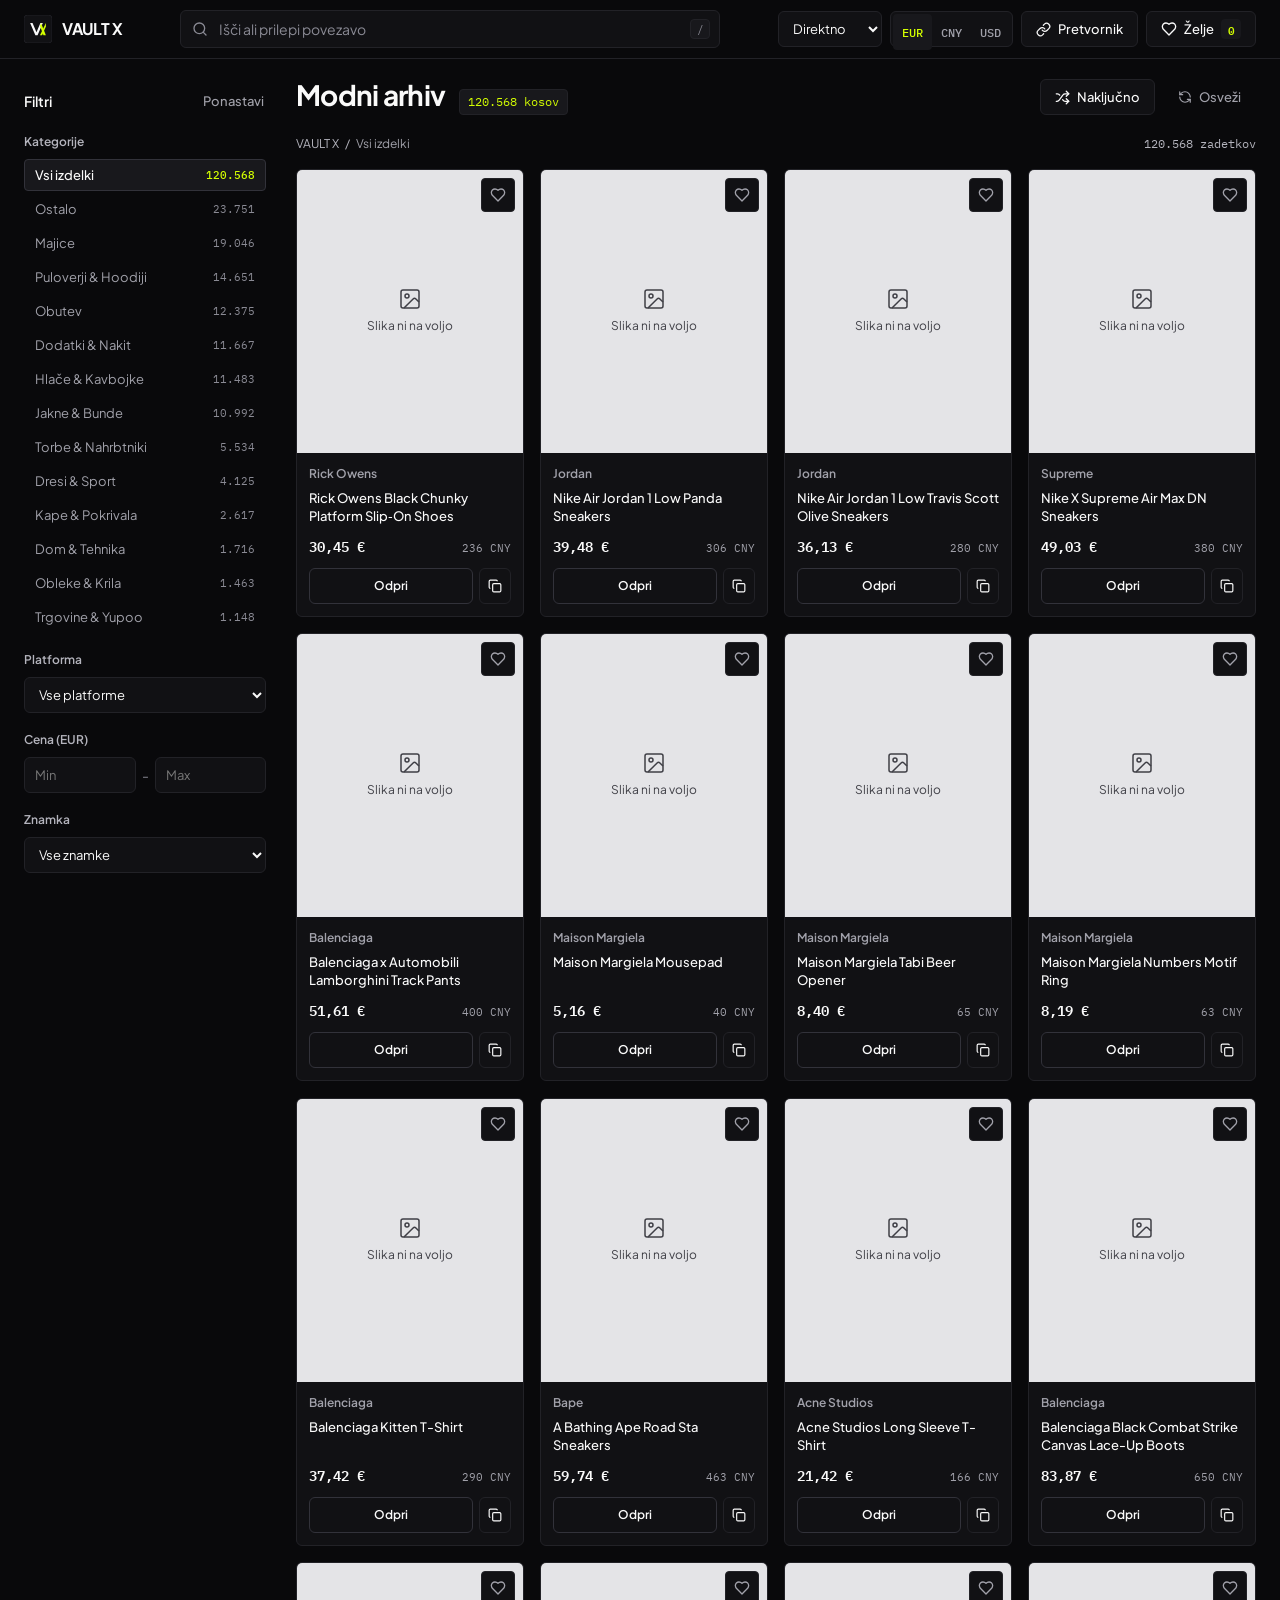
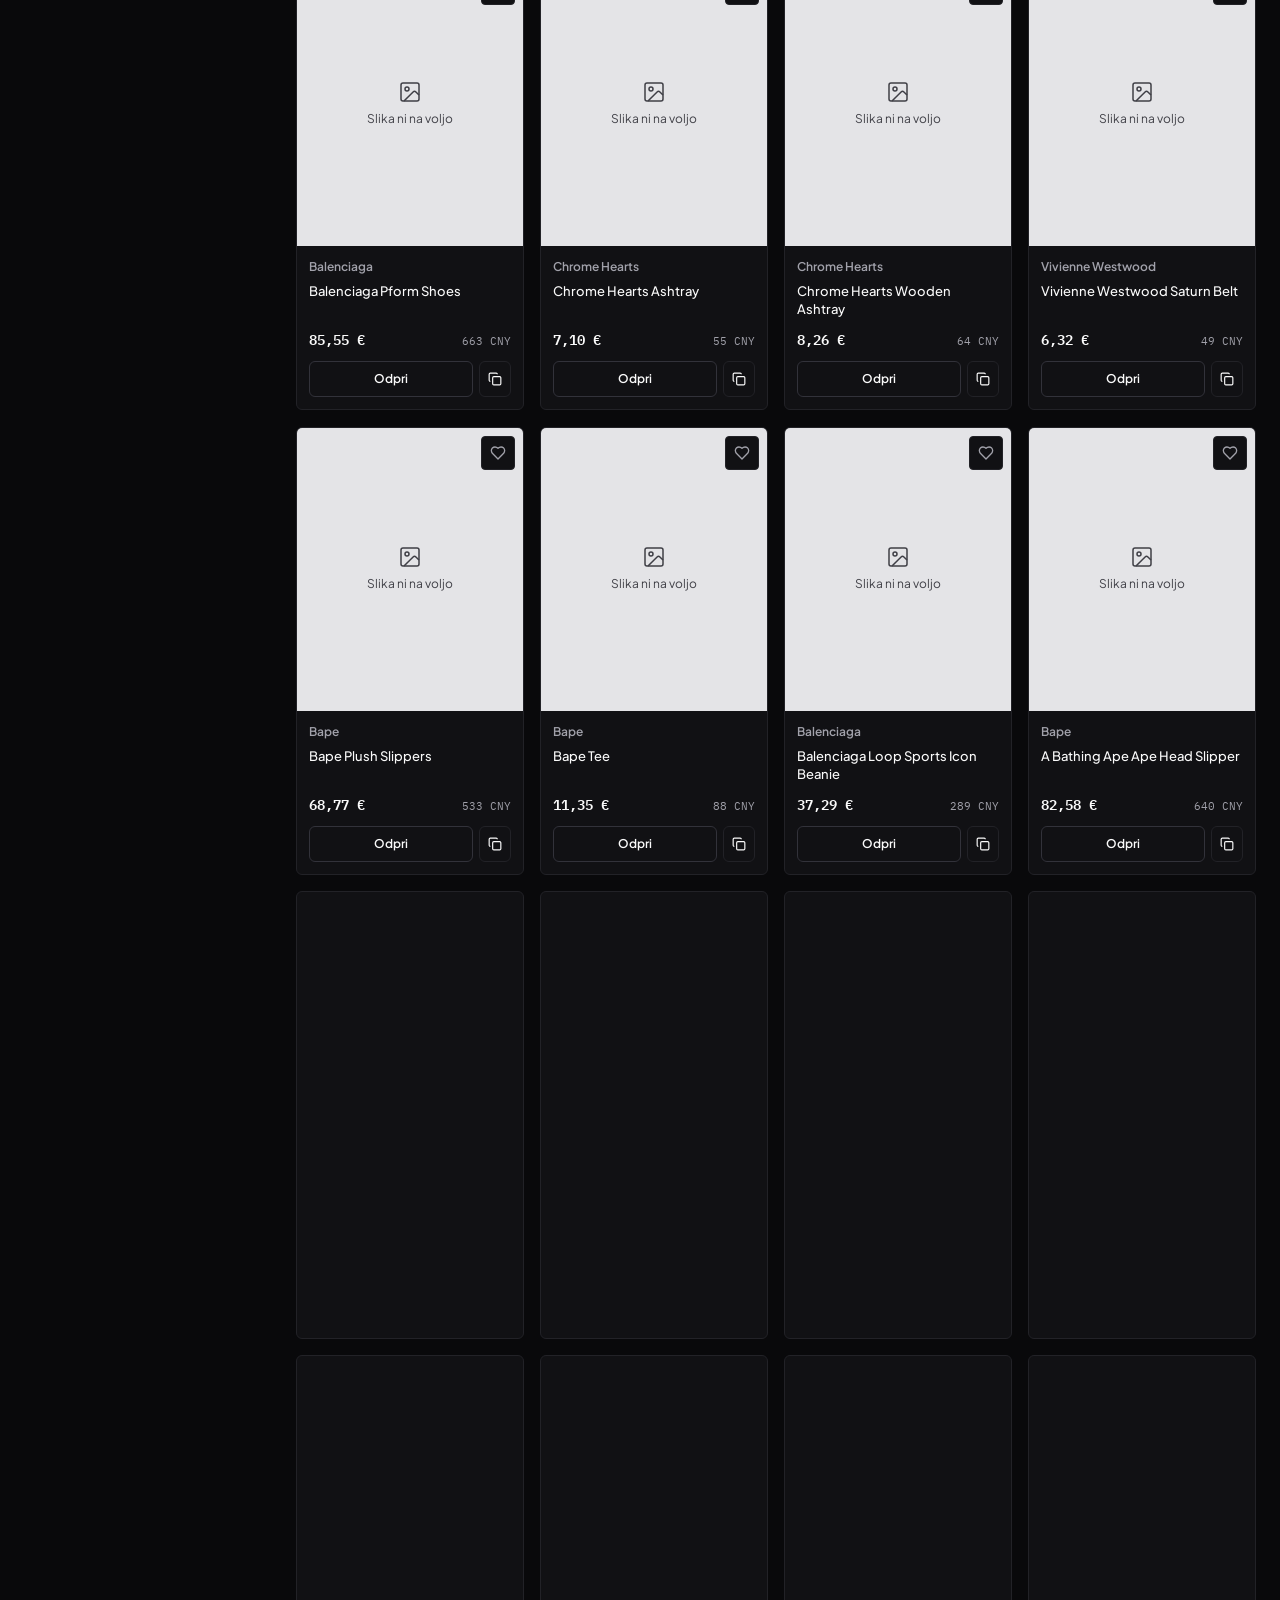
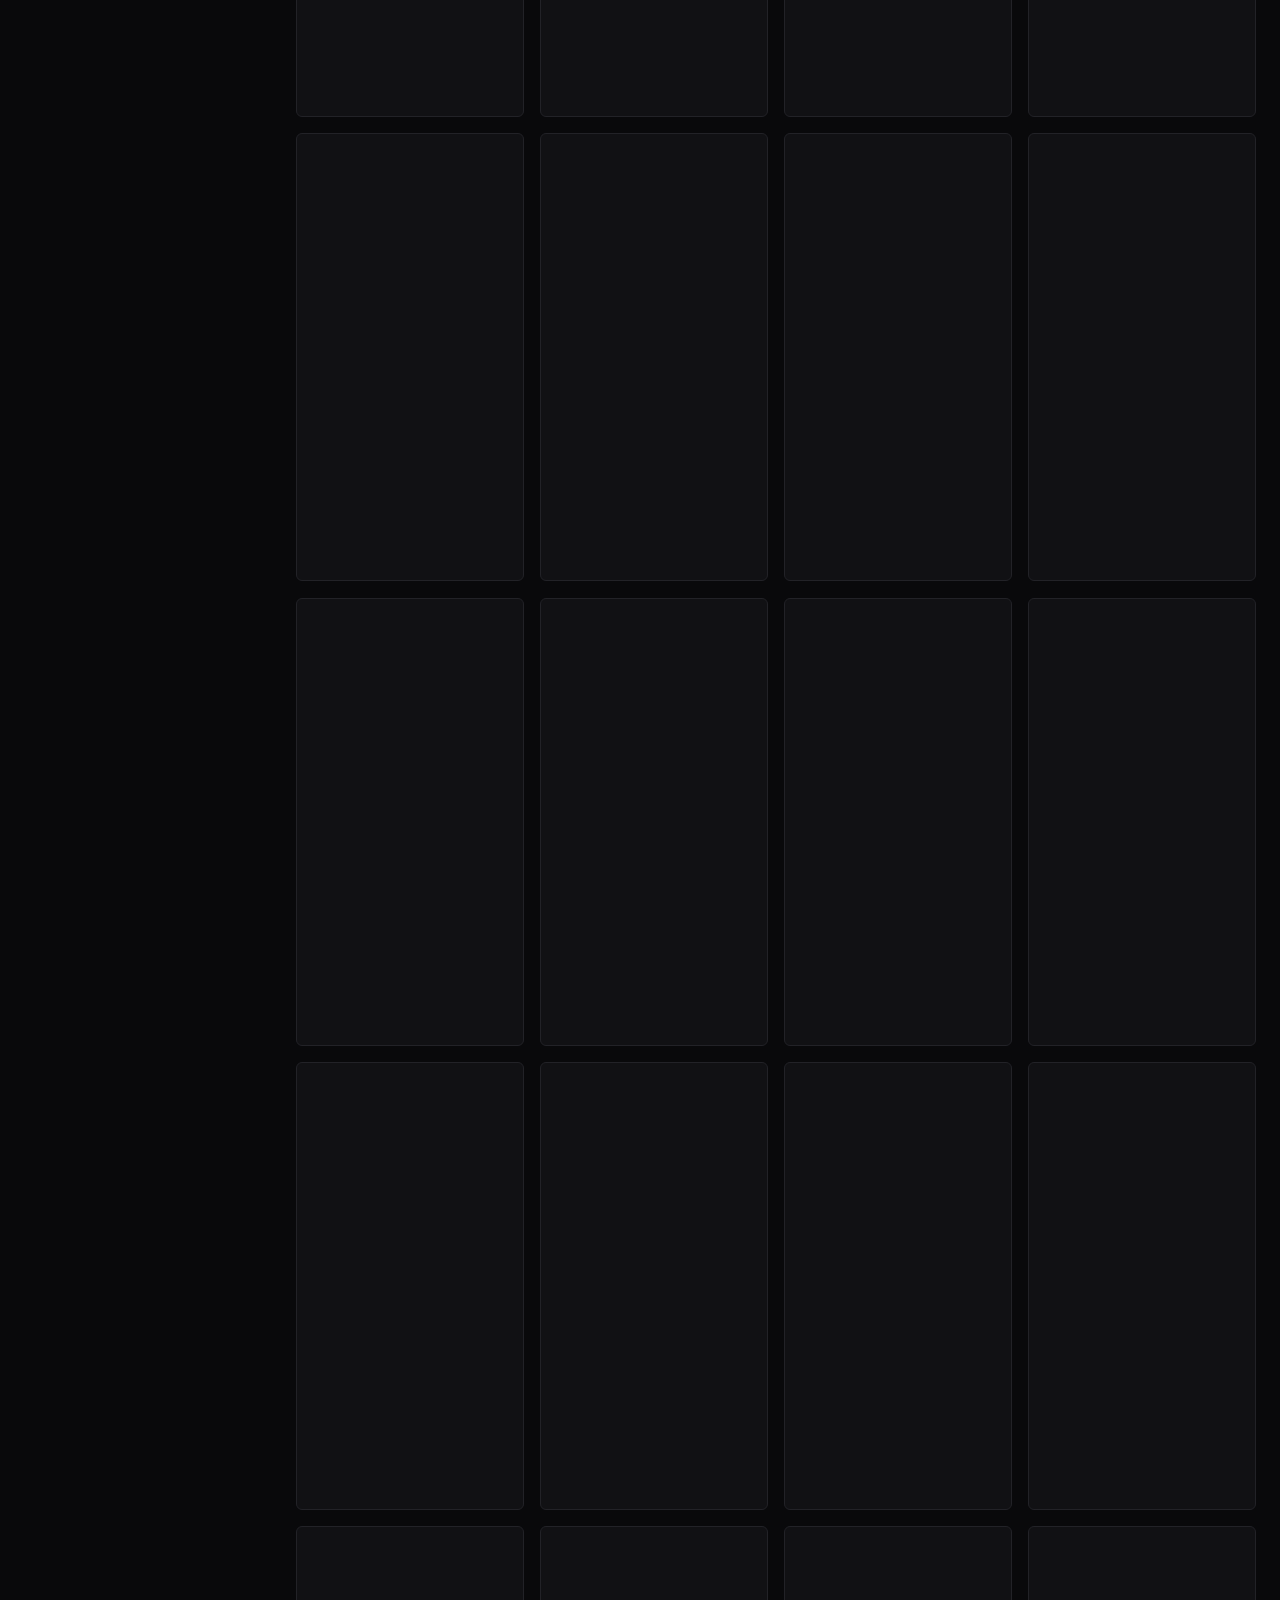
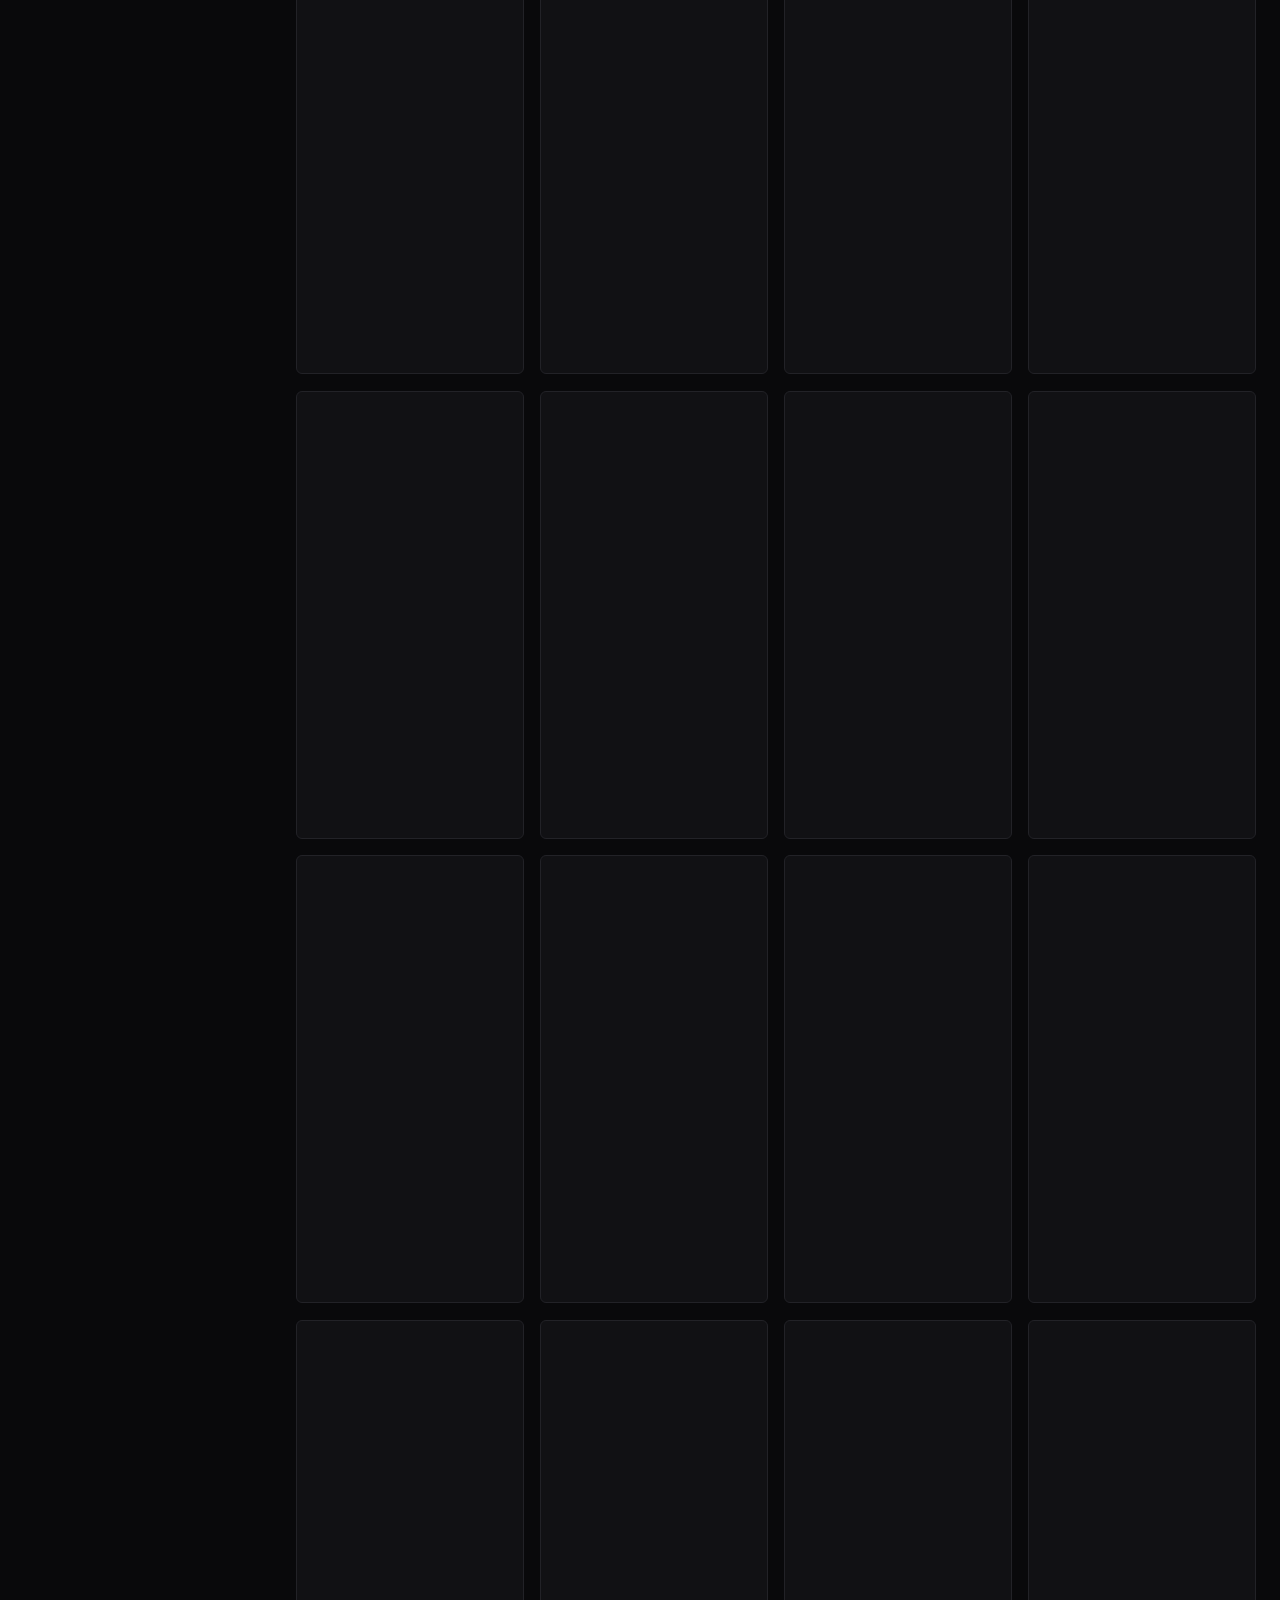
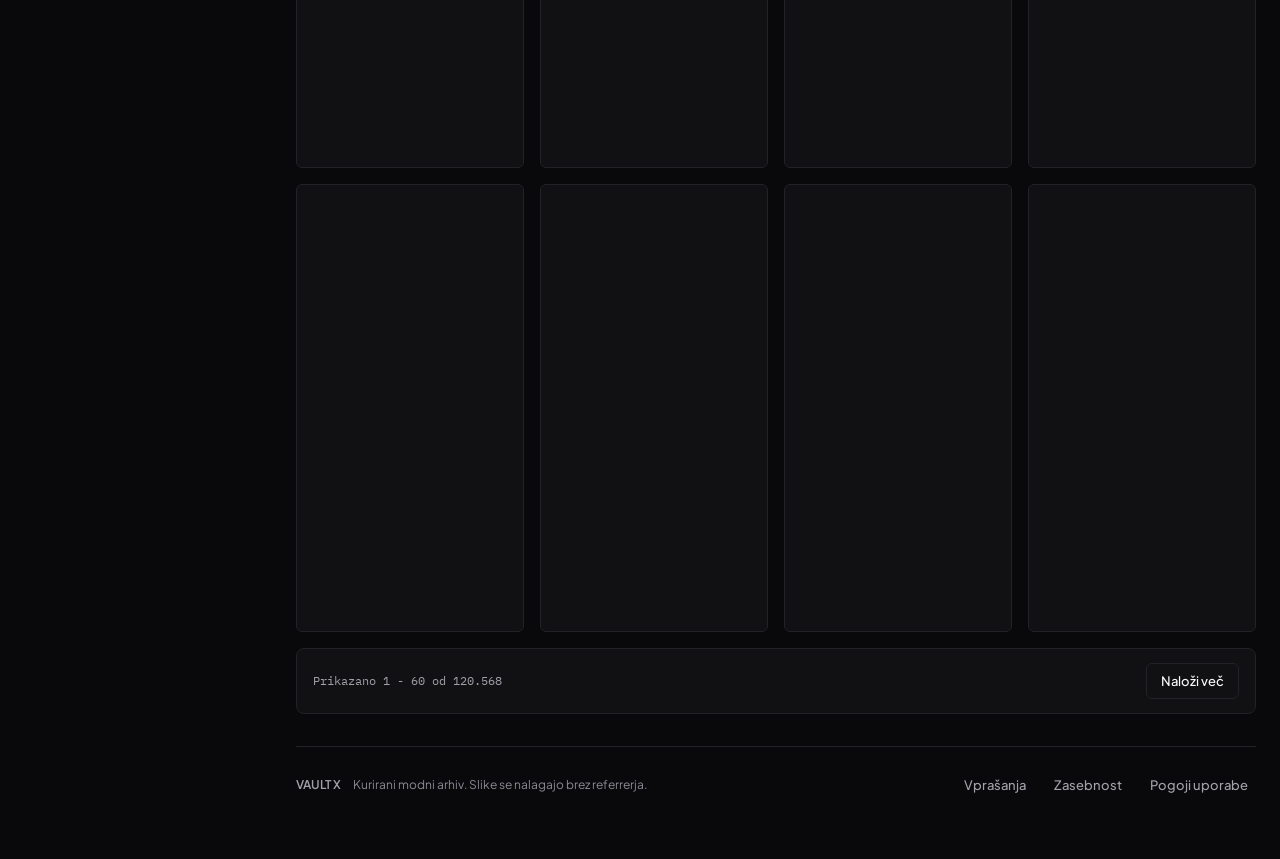
==== index.html @ 4bd8c84c "Deploy VAULT X" ====
<!DOCTYPE html>
<html lang="sl">
<head>
  <meta charset="UTF-8">
  <meta name="viewport" content="width=device-width, initial-scale=1.0, viewport-fit=cover">
  <meta name="referrer" content="no-referrer">
  <meta name="theme-color" content="#09090B">
  <title>VAULT X | Kurirani modni arhiv</title>
  <meta name="description" content="VAULT X je kuriran modni arhiv direktnih povezav za Weidian, Taobao, 1688 in Yupoo s pretvorbo agentov in seznamom želja.">
  <meta property="og:title" content="VAULT X | Kurirani modni arhiv">
  <meta property="og:description" content="Kurirani modni arhiv z direktnimi povezavami, pretvornikom za 8 agentov in preklopom valute.">
  <meta property="og:type" content="website">
  <meta property="og:url" content="https://binemarolt-lang.github.io/fashion-vault/">
  <meta property="og:image" content="https://binemarolt-lang.github.io/fashion-vault/og.png">
  <meta property="og:locale" content="sl_SI">
  <meta name="twitter:card" content="summary_large_image">
  <link rel="canonical" href="https://binemarolt-lang.github.io/fashion-vault/">
  <link rel="apple-touch-icon" href="./icon-180.png">
  <link rel="manifest" href="./manifest.json">
  <link rel="icon" type="image/svg+xml" href="./favicon.svg">
  <link rel="preload" href="./fonts/PlusJakartaSans-500-latin.woff2" as="font" type="font/woff2" crossorigin>
  <link rel="stylesheet" href="./fonts.css">
  <link rel="stylesheet" href="./styles.css">
  <script type="application/ld+json">
  {
    "@context": "https://schema.org",
    "@type": "WebApplication",
    "name": "VAULT X",
    "description": "Kurirani modni arhiv direktnih povezav za Weidian, Taobao, 1688 in Yupoo s pretvornikom agentov.",
    "applicationCategory": "ShoppingApplication",
    "operatingSystem": "Web"
  }
  </script>
</head>
<body>
  <a href="#itemsGrid" class="skip-link">Preskoči na artikle</a>
  <div id="app" class="app-shell">
    <!-- Progress bar for chunk loading -->
    <div id="loadProgressWrap" class="load-progress-wrap" aria-hidden="true">
      <div id="loadProgressBar" class="load-progress-bar"></div>
    </div>

    <!-- Top Header -->
    <header class="topbar">
      <div class="topbar-inner">
        <div class="brand-group">
          <a href="./index.html" class="brand-link" aria-label="VAULT X domov">
            <svg class="brand-mark" width="28" height="28" viewBox="0 0 64 64" fill="none" aria-hidden="true">
              <rect width="64" height="64" rx="8" fill="#111114" stroke="#222227" stroke-width="2"/>
              <path d="M14 18L26 46H31L43 18H37.5L28.5 39.5L19.5 18H14Z" fill="#FAFAFA"/>
              <path d="M39 18L50 46H44.5L36.5 25L39 18Z" fill="#D4FF00"/>
              <path d="M50 18L36.5 46H41.5L50 26V18Z" fill="#D4FF00"/>
            </svg>
            <div class="brand-text">
              <span class="brand-title">VAULT X</span>
              <span id="loadStatus" class="load-status">Nalagam...</span>
            </div>
          </a>
        </div>

        <div class="search-wrap">
          <svg class="search-icon" width="16" height="16" viewBox="0 0 24 24" fill="none" stroke="currentColor" stroke-width="2" stroke-linecap="round" stroke-linejoin="round" aria-hidden="true">
            <circle cx="11" cy="11" r="8"/>
            <path d="m21 21-4.3-4.3"/>
          </svg>
          <input
            type="search"
            id="searchInput"
            class="search-input"
            placeholder="Išči ali prilepi povezavo"
            aria-label="Išči po arhivu izdelkov"
            autocomplete="off"
            spellcheck="false"
          >
          <button type="button" id="clearSearchBtn" class="clear-search-btn" aria-label="Počisti iskanje" hidden>
            <svg width="14" height="14" viewBox="0 0 24 24" fill="none" stroke="currentColor" stroke-width="2" stroke-linecap="round" stroke-linejoin="round" aria-hidden="true">
              <path d="M18 6 6 18"/><path d="m6 6 12 12"/>
            </svg>
          </button>
          <kbd class="search-kbd" aria-hidden="true">/</kbd>
        </div>

        <div class="topbar-actions">
          <div class="control-group" title="Izberi nakupovalnega agenta">
            <label for="agentSelect" class="sr-only">Agent</label>
            <select id="agentSelect" class="select-control" aria-label="Globalni Agent Switcher">
              <option value="direct">Direktno</option>
              <option value="cnfans">CNFans</option>
              <option value="mulebuy">Mulebuy</option>
              <option value="kakobuy">KakoBuy</option>
              <option value="acbuy">ACBuy</option>
              <option value="superbuy">Superbuy</option>
              <option value="oopbuy">Oopbuy</option>
              <option value="sugargoo">Sugargoo</option>
            </select>
          </div>

          <div class="currency-switch" role="group" aria-label="Valuta">
            <button type="button" class="currency-btn active" data-currency="EUR">EUR</button>
            <button type="button" class="currency-btn" data-currency="CNY">CNY</button>
            <button type="button" class="currency-btn" data-currency="USD">USD</button>
          </div>

          <button type="button" id="openConverterBtn" class="btn btn-secondary desktop-only-btn">
            <svg width="15" height="15" viewBox="0 0 24 24" fill="none" stroke="currentColor" stroke-width="2" stroke-linecap="round" stroke-linejoin="round" aria-hidden="true">
              <path d="M10 13a5 5 0 0 0 7.54.54l3-3a5 5 0 0 0-7.07-7.07l-1.72 1.71"/>
              <path d="M14 11a5 5 0 0 0-7.54-.54l-3 3a5 5 0 0 0 7.07 7.07l1.71-1.71"/>
            </svg>
            <span>Pretvornik</span>
          </button>

          <button type="button" id="openWishlistBtn" class="btn btn-secondary wishlist-trigger" aria-label="Odpri seznam želja">
            <svg width="16" height="16" viewBox="0 0 24 24" fill="none" stroke="currentColor" stroke-width="2" stroke-linecap="round" stroke-linejoin="round" aria-hidden="true">
              <path d="M19 14c1.49-1.46 3-3.21 3-5.5A5.5 5.5 0 0 0 16.5 3c-1.76 0-3 .5-4.5 2-1.5-1.5-2.74-2-4.5-2A5.5 5.5 0 0 0 2 8.5c0 2.3 1.5 4.05 3 5.5l7 7Z"/>
            </svg>
            <span class="desktop-only-label">Želje</span>
            <span id="wishlistCount" class="count-badge num">0</span>
          </button>
        </div>
      </div>
    </header>

    <!-- Mobile horizontal category strip -->
    <nav class="mobile-cat-strip" aria-label="Kategorije izdelkov">
      <div id="mobileCategoryList" class="mobile-cat-list"></div>
    </nav>

    <!-- Main Layout -->
    <div class="workspace">
      <!-- Backdrop for mobile filter bottom-sheet -->
      <div id="sheetBackdrop" class="sheet-backdrop" hidden></div>

      <!-- Sidebar / Mobile Filter Bottom-Sheet -->
      <aside id="filterSidebar" class="sidebar" aria-label="Filtri">
        <div class="sheet-handle-wrap">
          <div class="sheet-handle"></div>
        </div>
        <div class="sheet-header">
          <h2 class="sheet-title">Filtri</h2>
          <div class="sheet-header-actions">
            <button type="button" id="resetFiltersBtn" class="btn-text">Ponastavi</button>
            <button type="button" id="closeFilterSheetBtn" class="btn-icon mobile-only" aria-label="Zapri filtre">
              <svg width="18" height="18" viewBox="0 0 24 24" fill="none" stroke="currentColor" stroke-width="2" stroke-linecap="round" stroke-linejoin="round" aria-hidden="true">
                <path d="M18 6 6 18"/><path d="m6 6 12 12"/>
              </svg>
            </button>
          </div>
        </div>

        <div class="sidebar-scroll">
          <!-- Categories -->
          <section class="filter-section desktop-cat-section">
            <h3 class="filter-heading">Kategorije</h3>
            <ul id="categoryList" class="category-list"></ul>
          </section>

          <!-- Platform -->
          <section class="filter-section">
            <label for="platformSelect" class="filter-heading">Platforma</label>
            <select id="platformSelect" class="select-control full-width">
              <option value="">Vse platforme</option>
              <option value="weidian">Weidian</option>
              <option value="taobao">Taobao</option>
              <option value="1688">1688</option>
              <option value="yupoo">Yupoo</option>
              <option value="kakobuy">KakoBuy</option>
              <option value="dhgate">DHgate</option>
              <option value="store">Trgovine</option>
            </select>
          </section>

          <!-- Price Min - Max -->
          <section class="filter-section">
            <h3 class="filter-heading">Cena (<span id="priceCurrencyLabel">EUR</span>)</h3>
            <div class="price-range-row">
              <input type="number" id="priceMin" class="input-control num" placeholder="Min" min="0" step="1" aria-label="Minimalna cena">
              <span class="range-sep">-</span>
              <input type="number" id="priceMax" class="input-control num" placeholder="Max" min="0" step="1" aria-label="Maksimalna cena">
            </div>
          </section>

          <!-- Brand -->
          <section class="filter-section">
            <label for="brandSelect" class="filter-heading">Znamka</label>
            <select id="brandSelect" class="select-control full-width">
              <option value="">Vse znamke</option>
            </select>
          </section>

          <!-- Toggles -->
          <section class="filter-section">
            <h3 class="filter-heading">Možnosti</h3>
            <label class="toggle-row">
              <input type="checkbox" id="withImgToggle">
              <span>Samo s slikami</span>
            </label>
          </section>

          <!-- Sort -->
          <section class="filter-section">
            <label for="sortSelect" class="filter-heading">Sortiranje</label>
            <select id="sortSelect" class="select-control full-width">
              <option value="default">Privzeto (priporočeno)</option>
              <option value="price_asc">Cena: najnižja</option>
              <option value="price_desc">Cena: najvišja</option>
              <option value="newest">Najnovejše</option>
              <option value="shuffle">Naključno</option>
            </select>
          </section>
        </div>

        <div class="sheet-footer mobile-only">
          <button type="button" id="applyFiltersSheetBtn" class="btn btn-primary full-width">Prikaži rezultate</button>
        </div>
      </aside>

      <!-- Main Results Area -->
      <main class="main-content">
        <!-- Compact Editorial Hero -->
        <section class="editorial-hero" aria-label="Pregled arhiva">
          <div class="hero-top">
            <div class="hero-heading-group">
              <h1 class="hero-title">Modni arhiv</h1>
              <span id="heroArchiveCount" class="hero-archive-count num">Pripravljam...</span>
            </div>
            <div class="hero-actions">
              <button type="button" id="shuffleBtn" class="btn btn-secondary hero-shuffle-btn">
                <svg width="15" height="15" viewBox="0 0 24 24" fill="none" stroke="currentColor" stroke-width="2" stroke-linecap="round" stroke-linejoin="round" aria-hidden="true">
                  <path d="M2 18h1.4c1.3 0 2.5-.6 3.3-1.7l6.1-8.6c.7-1.1 2-1.7 3.3-1.7H22"/>
                  <path d="m18 2 4 4-4 4"/>
                  <path d="M2 6h1.9c1.5 0 2.9.9 3.6 2.2"/>
                  <path d="M22 18h-5.9c-1.3 0-2.6-.7-3.3-1.8l-.5-.8"/>
                  <path d="m18 14 4 4-4 4"/>
                </svg>
                <span>Naključno</span>
              </button>
              <button type="button" id="refreshCacheBtn" class="btn btn-ghost" title="Osveži lokalni predpomnilnik">
                <svg width="14" height="14" viewBox="0 0 24 24" fill="none" stroke="currentColor" stroke-width="2" stroke-linecap="round" stroke-linejoin="round" aria-hidden="true">
                  <path d="M21 12a9 9 0 0 0-9-9 9.75 9.75 0 0 0-6.74 2.74L3 8"/>
                  <path d="M3 3v5h5"/>
                  <path d="M3 12a9 9 0 0 0 9 9 9.75 9.75 0 0 0 6.74-2.74L21 16"/>
                  <path d="M16 16h5v5"/>
                </svg>
                <span>Osveži</span>
              </button>
            </div>
          </div>
        </section>

        <div class="results-bar">
          <nav class="breadcrumbs" aria-label="Drobtinice">
            <span>VAULT X</span>
            <span aria-hidden="true">/</span>
            <span id="activeCategoryBreadcrumb">Vsi izdelki</span>
          </nav>
          <p id="resultsMeta" class="results-meta num">Pripravljam bazo...</p>
        </div>

        <div id="activeChips" class="active-chips" hidden></div>

        <!-- Skeleton / Initial Loading -->
        <div id="skeletonGrid" class="items-grid" aria-hidden="true">
          <div class="skeleton-card"></div>
          <div class="skeleton-card"></div>
          <div class="skeleton-card"></div>
          <div class="skeleton-card"></div>
          <div class="skeleton-card"></div>
          <div class="skeleton-card"></div>
          <div class="skeleton-card"></div>
          <div class="skeleton-card"></div>
        </div>

        <!-- Items Grid -->
        <div id="itemsGrid" class="items-grid" hidden></div>

        <!-- Empty / Error State -->
        <div id="emptyState" class="empty-state" hidden>
          <svg width="36" height="36" viewBox="0 0 24 24" fill="none" stroke="currentColor" stroke-width="1.5" stroke-linecap="round" stroke-linejoin="round" aria-hidden="true">
            <circle cx="11" cy="11" r="8"/><path d="m21 21-4.3-4.3"/>
          </svg>
          <h2 id="emptyTitle">Ni najdenih izdelkov</h2>
          <p id="emptyDesc">Poskusite z drugačnim iskalnim nizom ali ponastavite filtre.</p>
          <button type="button" id="emptyResetBtn" class="btn btn-primary">Ponastavi filtre</button>
        </div>

        <!-- Pagination / Load more -->
        <div id="paginationBar" class="pagination-bar" hidden>
          <span id="paginationRange" class="pagination-range num"></span>
          <button type="button" id="loadMoreBtn" class="btn btn-secondary">Naloži več</button>
        </div>

        <!-- Footer -->
        <footer class="site-footer">
          <div class="footer-left">
            <span class="footer-brand">VAULT X</span>
            <span class="footer-note">Kurirani modni arhiv. Slike se nalagajo brez referrerja.</span>
          </div>
          <div class="footer-links">
            <button type="button" class="btn-text" data-info="faq">Vprašanja</button>
            <button type="button" class="btn-text" data-info="privacy">Zasebnost</button>
            <button type="button" class="btn-text" data-info="terms">Pogoji uporabe</button>
          </div>
        </footer>
      </main>
    </div>

    <!-- Sticky Mobile Bottom Bar -->
    <div class="mobile-bottom-bar">
      <button type="button" id="mobileFilterBtn" class="mobile-bar-btn">
        <svg width="16" height="16" viewBox="0 0 24 24" fill="none" stroke="currentColor" stroke-width="2" stroke-linecap="round" stroke-linejoin="round" aria-hidden="true">
          <polygon points="22 3 2 3 10 12.46 10 19 14 21 14 12.46 22 3"/>
        </svg>
        <span>Filtri</span>
        <span id="mobileFilterBadge" class="count-badge num" hidden>0</span>
      </button>
      <button type="button" id="mobileConverterBtn" class="mobile-bar-btn">
        <svg width="16" height="16" viewBox="0 0 24 24" fill="none" stroke="currentColor" stroke-width="2" stroke-linecap="round" stroke-linejoin="round" aria-hidden="true">
          <path d="M10 13a5 5 0 0 0 7.54.54l3-3a5 5 0 0 0-7.07-7.07l-1.72 1.71"/>
          <path d="M14 11a5 5 0 0 0-7.54-.54l-3 3a5 5 0 0 0 7.07 7.07l1.71-1.71"/>
        </svg>
        <span>Pretvornik</span>
      </button>
      <button type="button" id="mobileWishlistBtn" class="mobile-bar-btn">
        <svg width="16" height="16" viewBox="0 0 24 24" fill="none" stroke="currentColor" stroke-width="2" stroke-linecap="round" stroke-linejoin="round" aria-hidden="true">
          <path d="M19 14c1.49-1.46 3-3.21 3-5.5A5.5 5.5 0 0 0 16.5 3c-1.76 0-3 .5-4.5 2-1.5-1.5-2.74-2-4.5-2A5.5 5.5 0 0 0 2 8.5c0 2.3 1.5 4.05 3 5.5l7 7Z"/>
        </svg>
        <span>Želje (<span id="mobileWishlistCount" class="num">0</span>)</span>
      </button>
    </div>

    <!-- Detail Modal -->
    <div id="detailModal" class="modal-backdrop" role="dialog" aria-modal="true" aria-labelledby="detailTitle" hidden>
      <div class="modal-panel detail-modal-panel">
        <div class="modal-header">
          <h2 id="detailTitle" class="modal-title">Podrobnosti izdelka</h2>
          <button type="button" class="btn-icon modal-close" data-close="detailModal" aria-label="Zapri podrobnosti">
            <svg width="18" height="18" viewBox="0 0 24 24" fill="none" stroke="currentColor" stroke-width="2" stroke-linecap="round" stroke-linejoin="round" aria-hidden="true">
              <path d="M18 6 6 18"/><path d="m6 6 12 12"/>
            </svg>
          </button>
        </div>
        <div id="detailBody" class="modal-body"></div>
      </div>
    </div>

    <!-- Link Converter Modal -->
    <div id="converterModal" class="modal-backdrop" role="dialog" aria-modal="true" aria-labelledby="converterTitle" hidden>
      <div class="modal-panel">
        <div class="modal-header">
          <h2 id="converterTitle" class="modal-title">Pretvornik povezav</h2>
          <button type="button" class="btn-icon modal-close" data-close="converterModal" aria-label="Zapri pretvornik">
            <svg width="18" height="18" viewBox="0 0 24 24" fill="none" stroke="currentColor" stroke-width="2" stroke-linecap="round" stroke-linejoin="round" aria-hidden="true">
              <path d="M18 6 6 18"/><path d="m6 6 12 12"/>
            </svg>
          </button>
        </div>
        <div class="modal-body">
          <label for="converterInput" class="field-label">Prilepi Weidian, Taobao, 1688 ali agent povezavo</label>
          <div class="converter-input-row">
            <input type="url" id="converterInput" class="input-control full-width" placeholder="https://weidian.com/item.html?itemID=... ali cnfans/mulebuy/kakobuy link">
            <button type="button" id="converterPasteBtn" class="btn btn-secondary">Prilepi</button>
          </div>
          <div id="converterOutput" class="converter-output"></div>
        </div>
      </div>
    </div>

    <!-- Wishlist Drawer -->
    <div id="wishlistDrawer" class="drawer-backdrop" role="dialog" aria-modal="true" aria-labelledby="wishlistDrawerTitle" hidden>
      <aside class="drawer-panel">
        <div class="modal-header">
          <h2 id="wishlistDrawerTitle" class="modal-title">Seznam želja (<span id="drawerWishlistCount" class="num">0</span>)</h2>
          <button type="button" class="btn-icon modal-close" data-close="wishlistDrawer" aria-label="Zapri seznam želja">
            <svg width="18" height="18" viewBox="0 0 24 24" fill="none" stroke="currentColor" stroke-width="2" stroke-linecap="round" stroke-linejoin="round" aria-hidden="true">
              <path d="M18 6 6 18"/><path d="m6 6 12 12"/>
            </svg>
          </button>
        </div>
        <div id="wishlistBody" class="drawer-body"></div>
        <div id="wishlistFooter" class="drawer-footer">
          <div id="wishlistShip" class="wishlist-ship"></div>
          <div class="wishlist-total-row">
            <span>Skupna cena</span>
            <strong id="wishlistTotal" class="wishlist-total num">0.00 EUR</strong>
          </div>
          <div class="wishlist-actions-row">
            <button type="button" id="shareWishlistBtn" class="btn btn-primary">Deli seznam</button>
            <button type="button" id="copyWishlistBtn" class="btn btn-secondary">Kopiraj seznam</button>
            <button type="button" id="exportWishlistBtn" class="btn btn-secondary">Izvozi JSON</button>
            <button type="button" id="clearWishlistBtn" class="btn btn-ghost">Počisti</button>
          </div>
        </div>
      </aside>
    </div>

    <!-- Info Modal (Privacy / Terms) -->
    <div id="infoModal" class="modal-backdrop" role="dialog" aria-modal="true" aria-labelledby="infoTitle" hidden>
      <div class="modal-panel">
        <div class="modal-header">
          <h2 id="infoTitle" class="modal-title">Informacije</h2>
          <button type="button" class="btn-icon modal-close" data-close="infoModal" aria-label="Zapri">
            <svg width="18" height="18" viewBox="0 0 24 24" fill="none" stroke="currentColor" stroke-width="2" stroke-linecap="round" stroke-linejoin="round" aria-hidden="true">
              <path d="M18 6 6 18"/><path d="m6 6 12 12"/>
            </svg>
          </button>
        </div>
        <div id="infoBody" class="modal-body"></div>
      </div>
    </div>

    <!-- Toast -->
    <div id="toast" class="toast" role="status" aria-live="polite" hidden></div>
  </div>

  <script src="./app.js" defer></script>
</body>
</html>
---- fonts.css ----
/* latin-ext */
@font-face {
  font-family: 'IBM Plex Mono';
  font-style: normal;
  font-weight: 400;
  font-display: swap;
  src: url(./fonts/IBMPlexMono-400-latin-ext.woff2) format('woff2');
  unicode-range: U+0100-02BA, U+02BD-02C5, U+02C7-02CC, U+02CE-02D7, U+02DD-02FF, U+0304, U+0308, U+0329, U+1D00-1DBF, U+1E00-1E9F, U+1EF2-1EFF, U+2020, U+20A0-20AB, U+20AD-20C4, U+2113, U+2C60-2C7F, U+A720-A7FF;
}
/* latin */
@font-face {
  font-family: 'IBM Plex Mono';
  font-style: normal;
  font-weight: 400;
  font-display: swap;
  src: url(./fonts/IBMPlexMono-400-latin.woff2) format('woff2');
  unicode-range: U+0000-00FF, U+0131, U+0152-0153, U+02BB-02BC, U+02C6, U+02DA, U+02DC, U+0304, U+0308, U+0329, U+2000-206F, U+20AC, U+2122, U+2191, U+2193, U+2212, U+2215, U+FEFF, U+FFFD;
}
/* latin-ext */
@font-face {
  font-family: 'IBM Plex Mono';
  font-style: normal;
  font-weight: 500;
  font-display: swap;
  src: url(./fonts/IBMPlexMono-500-latin-ext.woff2) format('woff2');
  unicode-range: U+0100-02BA, U+02BD-02C5, U+02C7-02CC, U+02CE-02D7, U+02DD-02FF, U+0304, U+0308, U+0329, U+1D00-1DBF, U+1E00-1E9F, U+1EF2-1EFF, U+2020, U+20A0-20AB, U+20AD-20C4, U+2113, U+2C60-2C7F, U+A720-A7FF;
}
/* latin */
@font-face {
  font-family: 'IBM Plex Mono';
  font-style: normal;
  font-weight: 500;
  font-display: swap;
  src: url(./fonts/IBMPlexMono-500-latin.woff2) format('woff2');
  unicode-range: U+0000-00FF, U+0131, U+0152-0153, U+02BB-02BC, U+02C6, U+02DA, U+02DC, U+0304, U+0308, U+0329, U+2000-206F, U+20AC, U+2122, U+2191, U+2193, U+2212, U+2215, U+FEFF, U+FFFD;
}
/* latin-ext */
@font-face {
  font-family: 'IBM Plex Mono';
  font-style: normal;
  font-weight: 600;
  font-display: swap;
  src: url(./fonts/IBMPlexMono-600-latin-ext.woff2) format('woff2');
  unicode-range: U+0100-02BA, U+02BD-02C5, U+02C7-02CC, U+02CE-02D7, U+02DD-02FF, U+0304, U+0308, U+0329, U+1D00-1DBF, U+1E00-1E9F, U+1EF2-1EFF, U+2020, U+20A0-20AB, U+20AD-20C4, U+2113, U+2C60-2C7F, U+A720-A7FF;
}
/* latin */
@font-face {
  font-family: 'IBM Plex Mono';
  font-style: normal;
  font-weight: 600;
  font-display: swap;
  src: url(./fonts/IBMPlexMono-600-latin.woff2) format('woff2');
  unicode-range: U+0000-00FF, U+0131, U+0152-0153, U+02BB-02BC, U+02C6, U+02DA, U+02DC, U+0304, U+0308, U+0329, U+2000-206F, U+20AC, U+2122, U+2191, U+2193, U+2212, U+2215, U+FEFF, U+FFFD;
}
/* latin-ext */
@font-face {
  font-family: 'Plus Jakarta Sans';
  font-style: normal;
  font-weight: 400;
  font-display: swap;
  src: url(./fonts/PlusJakartaSans-400-latin-ext.woff2) format('woff2');
  unicode-range: U+0100-02BA, U+02BD-02C5, U+02C7-02CC, U+02CE-02D7, U+02DD-02FF, U+0304, U+0308, U+0329, U+1D00-1DBF, U+1E00-1E9F, U+1EF2-1EFF, U+2020, U+20A0-20AB, U+20AD-20C4, U+2113, U+2C60-2C7F, U+A720-A7FF;
}
/* latin */
@font-face {
  font-family: 'Plus Jakarta Sans';
  font-style: normal;
  font-weight: 400;
  font-display: swap;
  src: url(./fonts/PlusJakartaSans-400-latin.woff2) format('woff2');
  unicode-range: U+0000-00FF, U+0131, U+0152-0153, U+02BB-02BC, U+02C6, U+02DA, U+02DC, U+0304, U+0308, U+0329, U+2000-206F, U+20AC, U+2122, U+2191, U+2193, U+2212, U+2215, U+FEFF, U+FFFD;
}
/* latin-ext */
@font-face {
  font-family: 'Plus Jakarta Sans';
  font-style: normal;
  font-weight: 500;
  font-display: swap;
  src: url(./fonts/PlusJakartaSans-500-latin-ext.woff2) format('woff2');
  unicode-range: U+0100-02BA, U+02BD-02C5, U+02C7-02CC, U+02CE-02D7, U+02DD-02FF, U+0304, U+0308, U+0329, U+1D00-1DBF, U+1E00-1E9F, U+1EF2-1EFF, U+2020, U+20A0-20AB, U+20AD-20C4, U+2113, U+2C60-2C7F, U+A720-A7FF;
}
/* latin */
@font-face {
  font-family: 'Plus Jakarta Sans';
  font-style: normal;
  font-weight: 500;
  font-display: swap;
  src: url(./fonts/PlusJakartaSans-500-latin.woff2) format('woff2');
  unicode-range: U+0000-00FF, U+0131, U+0152-0153, U+02BB-02BC, U+02C6, U+02DA, U+02DC, U+0304, U+0308, U+0329, U+2000-206F, U+20AC, U+2122, U+2191, U+2193, U+2212, U+2215, U+FEFF, U+FFFD;
}
/* latin-ext */
@font-face {
  font-family: 'Plus Jakarta Sans';
  font-style: normal;
  font-weight: 600;
  font-display: swap;
  src: url(./fonts/PlusJakartaSans-600-latin-ext.woff2) format('woff2');
  unicode-range: U+0100-02BA, U+02BD-02C5, U+02C7-02CC, U+02CE-02D7, U+02DD-02FF, U+0304, U+0308, U+0329, U+1D00-1DBF, U+1E00-1E9F, U+1EF2-1EFF, U+2020, U+20A0-20AB, U+20AD-20C4, U+2113, U+2C60-2C7F, U+A720-A7FF;
}
/* latin */
@font-face {
  font-family: 'Plus Jakarta Sans';
  font-style: normal;
  font-weight: 600;
  font-display: swap;
  src: url(./fonts/PlusJakartaSans-600-latin.woff2) format('woff2');
  unicode-range: U+0000-00FF, U+0131, U+0152-0153, U+02BB-02BC, U+02C6, U+02DA, U+02DC, U+0304, U+0308, U+0329, U+2000-206F, U+20AC, U+2122, U+2191, U+2193, U+2212, U+2215, U+FEFF, U+FFFD;
}
/* latin-ext */
@font-face {
  font-family: 'Plus Jakarta Sans';
  font-style: normal;
  font-weight: 700;
  font-display: swap;
  src: url(./fonts/PlusJakartaSans-700-latin-ext.woff2) format('woff2');
  unicode-range: U+0100-02BA, U+02BD-02C5, U+02C7-02CC, U+02CE-02D7, U+02DD-02FF, U+0304, U+0308, U+0329, U+1D00-1DBF, U+1E00-1E9F, U+1EF2-1EFF, U+2020, U+20A0-20AB, U+20AD-20C4, U+2113, U+2C60-2C7F, U+A720-A7FF;
}
/* latin */
@font-face {
  font-family: 'Plus Jakarta Sans';
  font-style: normal;
  font-weight: 700;
  font-display: swap;
  src: url(./fonts/PlusJakartaSans-700-latin.woff2) format('woff2');
  unicode-range: U+0000-00FF, U+0131, U+0152-0153, U+02BB-02BC, U+02C6, U+02DA, U+02DC, U+0304, U+0308, U+0329, U+2000-206F, U+20AC, U+2122, U+2191, U+2193, U+2212, U+2215, U+FEFF, U+FFFD;
}
---- styles.css ----
:root {
  --bg: #09090B;
  --surface: #111114;
  --elevated: #18181C;
  --border: #222227;
  --border-strong: #32323A;
  --text: #FAFAFA;
  --muted: #A1A1AA;
  --faint: #8A8A94;
  --accent: #D4FF00;
  --accent-ink: #09090B;
  --danger: #E5566F;
  --font-display: 'Plus Jakarta Sans', system-ui, -apple-system, sans-serif;
  --font-sans: 'Plus Jakarta Sans', system-ui, -apple-system, sans-serif;
  --font-num: 'IBM Plex Mono', monospace; /* taste-skill-ignore */
  --radius-sm: 4px;
  --radius-md: 6px;
  --radius-lg: 8px;
  --ease: cubic-bezier(0.22, 1, 0.36, 1);
}

*, *::before, *::after {
  box-sizing: border-box;
  margin: 0;
  padding: 0;
}

html {
  background-color: var(--bg);
  color: var(--text);
  font-family: var(--font-sans);
  font-size: 14px;
  line-height: 1.5;
  -webkit-font-smoothing: antialiased;
  -moz-osx-font-smoothing: grayscale;
}

body {
  background-color: var(--bg);
  color: var(--text);
  min-height: 100dvh;
  overflow-x: clip;
}

[hidden] {
  display: none !important;
}

.sr-only {
  position: absolute;
  width: 1px;
  height: 1px;
  padding: 0;
  margin: -1px;
  overflow: hidden;
  clip: rect(0, 0, 0, 0);
  white-space: nowrap;
  border: 0;
}

.num {
  font-family: var(--font-num);
  font-variant-numeric: tabular-nums;
}

h1, h2, h3, .brand-title {
  font-family: var(--font-display);
}

:focus-visible {
  outline: 2px solid var(--accent);
  outline-offset: 2px;
}

/* Progress Bar */
.load-progress-wrap {
  position: fixed;
  top: 0;
  left: 0;
  right: 0;
  height: 2px;
  background-color: var(--surface);
  z-index: 90;
  opacity: 0;
  pointer-events: none;
  transition: opacity 0.2s var(--ease);
}

.load-progress-wrap.active {
  opacity: 1;
}

.load-progress-bar {
  height: 100%;
  width: 0%;
  background-color: var(--accent);
  transition: width 0.25s var(--ease);
}

/* Topbar */
.topbar {
  position: sticky;
  top: 0;
  z-index: 40;
  background-color: var(--bg);
  border-bottom: 1px solid var(--border);
}

.topbar-inner {
  max-width: 1640px;
  margin: 0 auto;
  padding: 10px 24px;
  display: grid;
  grid-template-columns: auto minmax(220px, 1fr) auto;
  align-items: center;
  gap: 20px;
}

.brand-link {
  display: flex;
  align-items: center;
  gap: 10px;
  text-decoration: none;
  color: var(--text);
}

.brand-mark {
  flex-shrink: 0;
}

.brand-text {
  display: flex;
  flex-direction: column;
  line-height: 1.15;
}

.brand-title {
  font-size: 16px;
  font-weight: 700;
  letter-spacing: -0.02em;
  color: var(--text);
}

.load-status {
  font-size: 11px;
  color: var(--faint);
  font-family: var(--font-num);
  font-variant-numeric: tabular-nums;
}

.load-status.ready {
  color: var(--accent);
}

/* Search */
.search-wrap {
  position: relative;
  display: flex;
  align-items: center;
  max-width: 540px;
  width: 100%;
  justify-self: center;
}

.search-icon {
  position: absolute;
  left: 12px;
  color: var(--faint);
  pointer-events: none;
}

.search-input {
  width: 100%;
  height: 38px;
  background-color: var(--surface);
  border: 1px solid var(--border);
  border-radius: var(--radius-md);
  color: var(--text);
  font-family: var(--font-sans);
  font-size: 14px;
  padding: 0 64px 0 38px;
  transition: border-color 0.15s var(--ease), background-color 0.15s var(--ease);
}

.search-input::placeholder {
  color: var(--faint);
}

.search-input:focus {
  outline: none;
  border-color: var(--accent);
  background-color: var(--elevated);
}

.search-input::-webkit-search-cancel-button {
  display: none;
}

.clear-search-btn {
  position: absolute;
  right: 34px;
  width: 28px;
  height: 28px;
  display: grid;
  place-items: center;
  background: transparent;
  border: none;
  color: var(--muted);
  cursor: pointer;
  border-radius: var(--radius-sm);
}

.clear-search-btn:hover {
  color: var(--text);
}

.search-kbd {
  position: absolute;
  right: 10px;
  height: 20px;
  min-width: 20px;
  padding: 0 5px;
  display: grid;
  place-items: center;
  font-family: var(--font-num);
  font-size: 11px;
  color: var(--faint);
  background-color: var(--elevated);
  border: 1px solid var(--border);
  border-radius: var(--radius-sm);
  pointer-events: none;
}

/* Topbar Actions */
.topbar-actions {
  display: flex;
  align-items: center;
  gap: 8px;
}

.select-control,
.input-control {
  height: 36px;
  background-color: var(--surface);
  border: 1px solid var(--border);
  border-radius: var(--radius-md);
  color: var(--text);
  font-family: var(--font-sans);
  font-size: 13px;
  padding: 0 10px;
  transition: border-color 0.15s var(--ease), background-color 0.15s var(--ease);
}

.select-control {
  cursor: pointer;
}

.select-control:focus,
.input-control:focus {
  outline: none;
  border-color: var(--accent);
}

.full-width {
  width: 100%;
}

/* Currency Switch */
.currency-switch {
  display: inline-flex;
  background-color: var(--surface);
  border: 1px solid var(--border);
  border-radius: var(--radius-md);
  padding: 2px;
  height: 36px;
}

.currency-btn {
  border: none;
  background: transparent;
  color: var(--muted);
  font-family: var(--font-num);
  font-size: 12px;
  font-weight: 500;
  padding: 0 9px;
  border-radius: var(--radius-sm);
  cursor: pointer;
  transition: background-color 0.15s var(--ease), color 0.15s var(--ease);
}

.currency-btn:hover {
  color: var(--text);
}

.currency-btn.active {
  background-color: var(--elevated);
  color: var(--accent);
}

/* Buttons */
.btn {
  display: inline-flex;
  align-items: center;
  justify-content: center;
  gap: 7px;
  height: 36px;
  padding: 0 14px;
  border-radius: var(--radius-md);
  font-family: var(--font-sans);
  font-size: 13px;
  font-weight: 500;
  cursor: pointer;
  text-decoration: none;
  white-space: nowrap;
  border: 1px solid transparent;
  transition: background-color 0.15s var(--ease), border-color 0.15s var(--ease), color 0.15s var(--ease), transform 0.1s var(--ease);
}

.btn:active {
  transform: scale(0.98);
}

.btn-primary {
  background-color: var(--accent);
  color: var(--accent-ink);
  font-weight: 600;
}

.btn-primary:hover {
  background-color: #E2FF4D;
}

.btn-secondary {
  background-color: var(--surface);
  border-color: var(--border);
  color: var(--text);
}

.btn-secondary:hover {
  background-color: var(--elevated);
  border-color: var(--border-strong);
}

.btn-ghost {
  background-color: transparent;
  border-color: transparent;
  color: var(--muted);
}

.btn-ghost:hover {
  background-color: var(--surface);
  color: var(--text);
}

.btn-text {
  background: transparent;
  border: none;
  color: var(--muted);
  font-family: var(--font-sans);
  font-size: 13px;
  font-weight: 500;
  cursor: pointer;
  padding: 4px 6px;
}

.btn-text:hover {
  color: var(--text);
}

.btn-icon {
  width: 36px;
  height: 36px;
  display: grid;
  place-items: center;
  background-color: var(--surface);
  border: 1px solid var(--border);
  border-radius: var(--radius-md);
  color: var(--muted);
  cursor: pointer;
  transition: background-color 0.15s var(--ease), border-color 0.15s var(--ease), color 0.15s var(--ease);
}

.btn-icon:hover {
  background-color: var(--elevated);
  color: var(--text);
  border-color: var(--border-strong);
}

.count-badge {
  display: inline-flex;
  align-items: center;
  justify-content: center;
  min-width: 20px;
  height: 20px;
  padding: 0 5px;
  border-radius: var(--radius-sm);
  background-color: var(--elevated);
  color: var(--accent);
  font-size: 11px;
  font-weight: 600;
}

/* Mobile Category Strip */
.mobile-cat-strip {
  display: none;
  background-color: var(--bg);
  border-bottom: 1px solid var(--border);
  padding: 0 16px;
}

.mobile-cat-list {
  display: flex;
  gap: 8px;
  padding: 10px 0;
  overflow-x: auto;
  scrollbar-width: none;
}

.mobile-cat-list::-webkit-scrollbar {
  display: none;
}

.mobile-cat-pill {
  flex: 0 0 auto;
  display: inline-flex;
  align-items: center;
  gap: 6px;
  min-height: 44px;
  padding: 0 14px;
  background-color: var(--surface);
  border: 1px solid var(--border);
  border-radius: var(--radius-md);
  color: var(--muted);
  font-family: var(--font-sans);
  font-size: 13px;
  font-weight: 500;
  cursor: pointer;
  white-space: nowrap;
}

.mobile-cat-pill.active {
  background-color: var(--elevated);
  border-color: var(--accent);
  color: var(--text);
}

.mobile-cat-pill .num {
  font-size: 11px;
  color: var(--faint);
}

.mobile-cat-pill.active .num {
  color: var(--accent);
}

/* Workspace Layout */
.workspace {
  max-width: 1640px;
  margin: 0 auto;
  padding: 20px 24px 36px;
  display: grid;
  grid-template-columns: 248px minmax(0, 1fr);
  gap: 24px;
  align-items: start;
}

/* Sidebar */
.sidebar {
  position: sticky;
  top: 78px;
  background-color: var(--surface);
  border: 1px solid var(--border);
  border-radius: var(--radius-lg);
  display: flex;
  flex-direction: column;
  max-height: calc(100dvh - 96px);
}

.sheet-handle-wrap,
.mobile-only {
  display: none;
}

.sheet-header {
  display: flex;
  align-items: center;
  justify-content: space-between;
  padding: 14px 16px;
  border-bottom: 1px solid var(--border);
}

.sheet-title {
  font-size: 14px;
  font-weight: 600;
  color: var(--text);
}

.sheet-header-actions {
  display: flex;
  align-items: center;
  gap: 8px;
}

.sidebar-scroll {
  padding: 16px;
  overflow-y: auto;
  display: flex;
  flex-direction: column;
  gap: 18px;
}

.filter-section {
  display: flex;
  flex-direction: column;
  gap: 8px;
}

.filter-heading {
  font-size: 12px;
  font-weight: 600;
  color: var(--muted);
}

.category-list {
  list-style: none;
  display: flex;
  flex-direction: column;
  gap: 2px;
}

.cat-btn {
  width: 100%;
  display: flex;
  align-items: center;
  justify-content: space-between;
  gap: 8px;
  padding: 7px 10px;
  background: transparent;
  border: 1px solid transparent;
  border-radius: var(--radius-sm);
  color: var(--muted);
  font-family: var(--font-sans);
  font-size: 13px;
  text-align: left;
  cursor: pointer;
  transition: background-color 0.12s var(--ease), color 0.12s var(--ease);
}

.cat-btn:hover {
  background-color: var(--elevated);
  color: var(--text);
}

.cat-btn.active {
  background-color: var(--elevated);
  border-color: var(--border-strong);
  color: var(--text);
  font-weight: 500;
}

.cat-btn.active .cat-count {
  color: var(--accent);
}

.cat-name {
  overflow: hidden;
  text-overflow: ellipsis;
  white-space: nowrap;
}

.cat-count {
  font-size: 11px;
  color: var(--faint);
  flex-shrink: 0;
}

.price-range-row {
  display: grid;
  grid-template-columns: minmax(0, 1fr) auto minmax(0, 1fr);
  align-items: center;
  gap: 6px;
}

.price-range-row .input-control {
  min-width: 0;
  width: 100%;
}

.range-sep {
  color: var(--faint);
}

.toggle-row {
  display: flex;
  align-items: center;
  gap: 10px;
  padding: 6px 0;
  font-size: 13px;
  color: var(--text);
  cursor: pointer;
}

.toggle-row input[type="checkbox"] {
  width: 16px;
  height: 16px;
  accent-color: var(--accent);
  cursor: pointer;
}

/* Main Content */
.main-content {
  min-width: 0;
  display: flex;
  flex-direction: column;
  gap: 16px;
}

/* Compact Editorial Hero */
.editorial-hero {
  background-color: var(--surface);
  border: 1px solid var(--border);
  border-radius: var(--radius-lg);
  padding: 16px 20px;
  display: flex;
  flex-direction: column;
  gap: 12px;
}

.hero-top {
  display: flex;
  align-items: center;
  justify-content: space-between;
  gap: 16px;
  flex-wrap: wrap;
}

.hero-heading-group {
  display: flex;
  align-items: baseline;
  gap: 14px;
  flex-wrap: wrap;
}

.hero-title {
  font-size: 26px;
  font-weight: 600;
  letter-spacing: -0.025em;
  line-height: 1.15;
  color: var(--text);
}

.hero-archive-count {
  font-size: 12px;
  color: var(--accent);
  background-color: var(--elevated);
  border: 1px solid var(--border);
  border-radius: var(--radius-sm);
  padding: 3px 8px;
}

.hero-actions {
  display: flex;
  align-items: center;
  gap: 8px;
}

.hero-shuffle-btn:hover {
  border-color: var(--accent);
  color: var(--accent);
}

.hero-quick-cats {
  display: flex;
  align-items: center;
  gap: 8px;
  overflow-x: auto;
  scrollbar-width: none;
  padding-bottom: 2px;
}

.hero-quick-cats::-webkit-scrollbar {
  display: none;
}

.quick-cat-btn {
  flex: 0 0 auto;
  height: 32px;
  padding: 0 12px;
  background-color: var(--bg);
  border: 1px solid var(--border);
  border-radius: var(--radius-sm);
  color: var(--muted);
  font-family: var(--font-sans);
  font-size: 12px;
  font-weight: 500;
  cursor: pointer;
  white-space: nowrap;
  transition: border-color 0.15s var(--ease), color 0.15s var(--ease), background-color 0.15s var(--ease);
}

.quick-cat-btn:hover {
  color: var(--text);
  border-color: var(--border-strong);
}

.quick-cat-btn.active {
  background-color: var(--elevated);
  border-color: var(--accent);
  color: var(--accent);
}

.results-bar {
  display: flex;
  align-items: center;
  justify-content: space-between;
  gap: 12px;
  flex-wrap: wrap;
}

.breadcrumbs {
  display: flex;
  align-items: center;
  gap: 6px;
  font-size: 12px;
  color: var(--faint);
}

.breadcrumbs span:last-child {
  color: var(--muted);
}

.results-meta {
  font-size: 12px;
  color: var(--muted);
}

.active-chips {
  display: flex;
  flex-wrap: wrap;
  gap: 8px;
}

.filter-chip {
  display: inline-flex;
  align-items: center;
  gap: 6px;
  height: 28px;
  padding: 0 10px;
  background-color: var(--surface);
  border: 1px solid var(--border);
  border-radius: var(--radius-sm);
  color: var(--text);
  font-size: 12px;
  cursor: pointer;
}

.filter-chip:hover {
  border-color: var(--accent);
}

/* Items Grid - Clean SSENSE/Grailed Archive Cards */
.items-grid {
  display: grid;
  grid-template-columns: repeat(auto-fill, minmax(225px, 1fr));
  gap: 16px;
}

.item-card {
  background-color: var(--surface);
  border: 1px solid var(--border);
  border-radius: var(--radius-md);
  overflow: hidden;
  display: flex;
  flex-direction: column;
  transition: border-color 0.2s var(--ease);
}

.item-card:hover {
  border-color: var(--border-strong);
}

.card-media {
  position: relative;
  aspect-ratio: 4 / 5;
  background-color: var(--elevated);
  border-bottom: 1px solid var(--border);
  overflow: hidden;
  cursor: pointer;
}

.card-media img {
  width: 100%;
  height: 100%;
  object-fit: cover;
  display: block;
  transition: transform 0.45s var(--ease);
}

.item-card:hover .card-media img {
  transform: scale(1.04);
}

.card-no-img {
  width: 100%;
  height: 100%;
  display: flex;
  flex-direction: column;
  align-items: center;
  justify-content: center;
  gap: 6px;
  color: var(--faint);
  font-size: 12px;
}

.wish-btn {
  position: absolute;
  top: 8px;
  right: 8px;
  width: 34px;
  height: 34px;
  display: grid;
  place-items: center;
  background-color: var(--surface);
  border: 1px solid var(--border);
  border-radius: var(--radius-sm);
  color: var(--muted);
  cursor: pointer;
  transition: border-color 0.15s var(--ease), color 0.15s var(--ease), background-color 0.15s var(--ease);
}

.wish-btn:hover {
  border-color: var(--border-strong);
  color: var(--text);
}

.wish-btn.active {
  border-color: var(--accent);
  color: var(--accent);
}

.card-body {
  padding: 12px;
  display: flex;
  flex-direction: column;
  gap: 6px;
  flex: 1;
}

.card-brand {
  font-size: 12px;
  font-weight: 600;
  color: var(--muted);
  overflow: hidden;
  text-overflow: ellipsis;
  white-space: nowrap;
}

.card-title {
  font-family: var(--font-sans);
  font-size: 13px;
  font-weight: 500;
  color: var(--text);
  line-height: 1.4;
  display: -webkit-box;
  -webkit-line-clamp: 2;
  -webkit-box-orient: vertical;
  overflow: hidden;
  cursor: pointer;
  min-height: 36px;
}

.card-title:hover {
  color: var(--accent);
}

.card-price-row {
  display: flex;
  align-items: baseline;
  justify-content: space-between;
  gap: 8px;
  margin-top: auto;
  padding-top: 4px;
}

.card-price {
  font-size: 14px;
  font-weight: 600;
  color: var(--text);
}

.card-price-sub {
  font-size: 11px;
  color: var(--faint);
}

.card-actions {
  display: grid;
  grid-template-columns: 1fr auto;
  gap: 6px;
  padding-top: 8px;
  border-top: 1px solid var(--border);
}

.card-actions .btn {
  height: 32px;
  padding: 0 10px;
  font-size: 12px;
}

.btn-copy-icon {
  width: 32px;
  padding: 0 !important;
}

/* Skeleton */
.skeleton-card {
  aspect-ratio: 3 / 5;
  background-color: var(--surface);
  border: 1px solid var(--border);
  border-radius: var(--radius-md);
}

/* Empty State */
.empty-state {
  background-color: var(--surface);
  border: 1px solid var(--border);
  border-radius: var(--radius-lg);
  padding: 48px 24px;
  text-align: center;
  display: flex;
  flex-direction: column;
  align-items: center;
  gap: 10px;
  color: var(--muted);
}

.empty-state h2 {
  font-size: 16px;
  color: var(--text);
}

/* Pagination */
.pagination-bar {
  display: flex;
  align-items: center;
  justify-content: space-between;
  padding: 14px 16px;
  background-color: var(--surface);
  border: 1px solid var(--border);
  border-radius: var(--radius-lg);
}

.pagination-range {
  font-size: 12px;
  color: var(--muted);
}

/* Footer */
.site-footer {
  margin-top: 16px;
  padding: 16px 0;
  border-top: 1px solid var(--border);
  display: flex;
  align-items: center;
  justify-content: space-between;
  flex-wrap: wrap;
  gap: 12px;
  font-size: 12px;
  color: var(--faint);
}

.footer-brand {
  font-family: var(--font-display);
  font-weight: 600;
  color: var(--muted);
  margin-right: 10px;
}

.footer-links {
  display: flex;
  gap: 12px;
}

/* Modals & Drawers */
.modal-backdrop,
.drawer-backdrop {
  position: fixed;
  inset: 0;
  z-index: 70;
  background-color: rgba(9, 9, 11, 0.86);
  display: flex;
  align-items: center;
  justify-content: center;
  padding: 16px;
}

.drawer-backdrop {
  justify-content: flex-end;
  padding: 0;
}

.modal-panel {
  width: 100%;
  max-width: 620px;
  max-height: 90dvh;
  background-color: var(--surface);
  border: 1px solid var(--border);
  border-radius: var(--radius-lg);
  display: flex;
  flex-direction: column;
  overflow: hidden;
}

.detail-modal-panel {
  max-width: 840px;
}

.drawer-panel {
  width: 100%;
  max-width: 440px;
  height: 100dvh;
  background-color: var(--surface);
  border-left: 1px solid var(--border);
  display: flex;
  flex-direction: column;
}

.modal-header {
  display: flex;
  align-items: center;
  justify-content: space-between;
  padding: 14px 18px;
  border-bottom: 1px solid var(--border);
  flex-shrink: 0;
}

.modal-title {
  font-size: 15px;
  font-weight: 600;
  color: var(--text);
}

.modal-body,
.drawer-body {
  padding: 18px;
  overflow-y: auto;
  flex: 1;
}

.drawer-footer {
  padding: 14px 18px calc(14px + env(safe-area-inset-bottom));
  border-top: 1px solid var(--border);
  background-color: var(--elevated);
  display: flex;
  flex-direction: column;
  gap: 12px;
}

/* Detail Modal Content */
.detail-grid {
  display: grid;
  grid-template-columns: 280px minmax(0, 1fr);
  gap: 20px;
}

.detail-media {
  aspect-ratio: 4 / 5;
  background-color: var(--elevated);
  border: 1px solid var(--border);
  border-radius: var(--radius-md);
  overflow: hidden;
}

.detail-media img {
  width: 100%;
  height: 100%;
  object-fit: cover;
  display: block;
}

.detail-info {
  display: flex;
  flex-direction: column;
  gap: 12px;
}

.detail-name {
  font-size: 18px;
  font-weight: 600;
  line-height: 1.3;
  color: var(--text);
}

.detail-meta-tags {
  display: flex;
  flex-wrap: wrap;
  gap: 6px;
}

.meta-tag {
  padding: 3px 8px;
  background-color: var(--elevated);
  border: 1px solid var(--border);
  border-radius: var(--radius-sm);
  font-size: 12px;
  color: var(--muted);
}

.detail-price-box {
  display: flex;
  align-items: baseline;
  gap: 10px;
  padding: 10px 12px;
  background-color: var(--elevated);
  border: 1px solid var(--border);
  border-radius: var(--radius-md);
}

.detail-price-main {
  font-size: 22px;
  font-weight: 700;
  color: var(--accent);
}

.detail-price-sub {
  font-size: 13px;
  color: var(--muted);
}

.detail-agent-row {
  display: grid;
  grid-template-columns: 1fr auto;
  gap: 8px;
}

.detail-url-preview {
  padding: 8px 10px;
  background-color: var(--bg);
  border: 1px solid var(--border);
  border-radius: var(--radius-sm);
  font-family: var(--font-num);
  font-size: 11px;
  color: var(--muted);
  word-break: break-all;
}

.detail-actions {
  display: flex;
  flex-wrap: wrap;
  gap: 8px;
}

.qc-section {
  margin-top: 18px;
  padding-top: 16px;
  border-top: 1px solid var(--border);
}

/* Converter Modal */
.field-label {
  display: block;
  font-size: 12px;
  font-weight: 500;
  color: var(--muted);
  margin-bottom: 6px;
}

.converter-input-row {
  display: grid;
  grid-template-columns: 1fr auto;
  gap: 8px;
  margin-bottom: 16px;
}

.converter-output {
  display: flex;
  flex-direction: column;
  gap: 8px;
}

.converter-row {
  display: grid;
  grid-template-columns: 96px 1fr auto auto;
  align-items: center;
  gap: 8px;
  padding: 8px 10px;
  background-color: var(--elevated);
  border: 1px solid var(--border);
  border-radius: var(--radius-md);
}

.converter-agent-name {
  font-size: 12px;
  font-weight: 600;
  color: var(--text);
}

.converter-url {
  font-family: var(--font-num);
  font-size: 11px;
  color: var(--muted);
  overflow: hidden;
  text-overflow: ellipsis;
  white-space: nowrap;
}

/* Wishlist Drawer */
.wishlist-list {
  display: flex;
  flex-direction: column;
  gap: 10px;
}

.wishlist-item {
  display: grid;
  grid-template-columns: 56px minmax(0, 1fr) auto;
  gap: 10px;
  align-items: center;
  padding: 10px;
  background-color: var(--elevated);
  border: 1px solid var(--border);
  border-radius: var(--radius-md);
}

.wishlist-thumb {
  width: 56px;
  height: 70px;
  border-radius: var(--radius-sm);
  background-color: var(--bg);
  border: 1px solid var(--border);
  overflow: hidden;
}

.wishlist-thumb img {
  width: 100%;
  height: 100%;
  object-fit: cover;
  display: block;
}

.wishlist-item-info {
  min-width: 0;
  display: flex;
  flex-direction: column;
  gap: 4px;
}

.wishlist-item-title {
  font-size: 13px;
  font-weight: 500;
  color: var(--text);
  overflow: hidden;
  text-overflow: ellipsis;
  white-space: nowrap;
  text-decoration: none;
}

.wishlist-item-title:hover {
  color: var(--accent);
}

.wishlist-item-price {
  font-size: 12px;
  color: var(--accent);
}

.wishlist-total-row {
  display: flex;
  align-items: center;
  justify-content: space-between;
  font-size: 14px;
  color: var(--muted);
}

.wishlist-total {
  font-size: 18px;
  font-weight: 700;
  color: var(--accent);
}

.wishlist-actions-row {
  display: grid;
  grid-template-columns: 1fr 1fr auto;
  gap: 8px;
}

/* Sticky Mobile Bottom Bar */
.mobile-bottom-bar {
  display: none;
}

/* Toast */
.toast {
  position: fixed;
  bottom: calc(20px + env(safe-area-inset-bottom));
  left: 50%;
  transform: translateX(-50%);
  z-index: 100;
  padding: 10px 16px;
  background-color: var(--elevated);
  border: 1px solid var(--accent);
  border-radius: var(--radius-md);
  color: var(--text);
  font-size: 13px;
  font-weight: 500;
}

/* 404 Page */
.page-404 {
  display: grid;
  place-items: center;
  padding: 24px;
}

.error-shell {
  width: 100%;
  max-width: 460px;
}

.error-card {
  background-color: var(--surface);
  border: 1px solid var(--border);
  border-radius: var(--radius-lg);
  padding: 32px 24px;
  display: flex;
  flex-direction: column;
  gap: 12px;
}

.error-code {
  font-family: var(--font-num);
  font-size: 40px;
  font-weight: 700;
  color: var(--accent);
  line-height: 1;
}

.error-card h1 {
  font-size: 20px;
  font-weight: 600;
}

.error-card p {
  color: var(--muted);
  font-size: 14px;
}

.error-actions {
  margin-top: 8px;
}

/* Responsive: Tablet & Mobile */
@media (max-width: 960px) {
  .topbar-inner {
    grid-template-columns: 1fr auto;
    grid-template-rows: auto auto;
    padding: 10px 16px;
    gap: 10px;
  }

  .brand-group {
    grid-column: 1;
    grid-row: 1;
  }

  .topbar-actions {
    grid-column: 2;
    grid-row: 1;
  }

  .search-wrap {
    grid-column: 1 / -1;
    grid-row: 2;
    max-width: none;
  }

  .search-input {
    height: 44px;
  }

  .search-kbd,
  .desktop-only-btn,
  .desktop-only-label,
  .desktop-cat-section {
    display: none;
  }

  .select-control,
  .currency-switch,
  .wishlist-trigger {
    height: 44px;
  }

  .currency-btn {
    min-width: 44px;
    height: 38px;
  }

  .mobile-cat-strip {
    display: block;
  }

  .workspace {
    grid-template-columns: 1fr;
    padding: 14px 16px calc(84px + env(safe-area-inset-bottom));
    gap: 14px;
  }

  .editorial-hero {
    padding: 14px;
    gap: 10px;
  }

  .hero-title {
    font-size: 22px;
  }

  .hero-actions .btn,
  .quick-cat-btn {
    min-height: 44px;
    min-width: 44px;
  }

  /* Bottom Sheet for Filters */
  .sheet-backdrop {
    position: fixed;
    inset: 0;
    z-index: 55;
    background-color: rgba(9, 9, 11, 0.82);
  }

  .sidebar {
    position: fixed;
    left: 0;
    right: 0;
    bottom: 0;
    top: auto;
    z-index: 60;
    max-height: 85dvh;
    border-radius: 12px 12px 0 0;
    border-bottom: none;
    transform: translateY(100%);
    transition: transform 0.25s var(--ease);
    pointer-events: none;
  }

  .sidebar.open {
    transform: translateY(0);
    pointer-events: auto;
  }

  .sheet-handle-wrap {
    display: flex;
    justify-content: center;
    padding: 10px 0 2px;
  }

  .sheet-handle {
    width: 36px;
    height: 4px;
    border-radius: 2px;
    background-color: var(--border-strong);
  }

  .mobile-only {
    display: flex;
  }

  .sheet-footer {
    padding: 12px 16px calc(12px + env(safe-area-inset-bottom));
    border-top: 1px solid var(--border);
    background-color: var(--elevated);
  }

  .sheet-footer .btn,
  .btn-icon,
  .toggle-row,
  .input-control,
  .filter-chip {
    min-height: 44px;
  }

  .items-grid {
    grid-template-columns: repeat(2, minmax(0, 1fr));
    gap: 10px;
  }

  .wish-btn {
    width: 44px;
    height: 44px;
    top: 6px;
    right: 6px;
  }

  .card-actions {
    grid-template-columns: 1fr 44px;
  }

  .card-actions .btn,
  .btn-copy-icon {
    min-height: 44px;
    width: auto;
  }

  .btn-copy-icon {
    width: 44px;
  }

  .detail-grid {
    grid-template-columns: 1fr;
  }

  .converter-row {
    grid-template-columns: 80px 1fr auto auto;
  }

  .mobile-bottom-bar {
    position: fixed;
    left: 0;
    right: 0;
    bottom: 0;
    z-index: 45;
    display: grid;
    grid-template-columns: repeat(3, 1fr);
    gap: 8px;
    padding: 8px 12px calc(8px + env(safe-area-inset-bottom));
    background-color: var(--bg);
    border-top: 1px solid var(--border);
  }

  .mobile-bar-btn {
    min-height: 44px;
    display: inline-flex;
    align-items: center;
    justify-content: center;
    gap: 6px;
    background-color: var(--surface);
    border: 1px solid var(--border);
    border-radius: var(--radius-md);
    color: var(--text);
    font-family: var(--font-sans);
    font-size: 13px;
    font-weight: 500;
    cursor: pointer;
  }

  .toast {
    bottom: calc(74px + env(safe-area-inset-bottom));
  }
}

@media (max-width: 600px) {
  .topbar-inner {
    grid-template-columns: 1fr auto;
    grid-template-rows: auto auto auto;
  }

  .brand-group {
    grid-column: 1;
    grid-row: 1;
  }

  .topbar-actions {
    grid-column: 1 / -1;
    grid-row: 3;
    justify-content: space-between;
    width: 100%;
  }

  .topbar-actions .control-group {
    flex: 1;
  }

  .topbar-actions .select-control {
    width: 100%;
  }

  .items-grid {
    grid-template-columns: repeat(2, minmax(0, 1fr));
    gap: 8px;
  }

  .card-body {
    padding: 10px;
  }
}

@media (prefers-reduced-motion: reduce) {
  *, *::before, *::after {
    transition-duration: 0.01ms !important;
    animation-duration: 0.01ms !important;
  }
}


/* ===== Prenova 13. 11. 2026 ===== */
.load-status.ready { display: none; }
.topbar { padding-top: env(safe-area-inset-top); }
.topbar-inner { padding-left: max(24px, env(safe-area-inset-left)); padding-right: max(24px, env(safe-area-inset-right)); }

/* Sidebar in hero brez kartic: mirna mreža, brez ragged-row */
@media (min-width: 961px) {
  .sidebar { background: transparent; border: 0; border-radius: 0; max-height: calc(100dvh - 96px); }
  .sheet-header { padding: 0 0 10px; border-bottom: 0; }
  .sidebar-scroll { padding: 0 6px 24px 0; }
}
.editorial-hero { background: transparent; border: 0; padding: 0 0 4px; }
.hero-title { font-size: 28px; font-weight: 700; }

/* Slike: bela podlaga se stopi v sivo ploščo */
.card-media { background-color: #E4E4E7; border-bottom: 0; }
.card-media img { mix-blend-mode: multiply; transition: transform .45s var(--ease), opacity .3s var(--ease); }
.item-card { content-visibility: auto; contain-intrinsic-size: auto 360px; }
.item-card.is-dead .card-media img { opacity: .45; }
.dead-badge { position: absolute; left: 8px; bottom: 8px; background: var(--danger); color: #fff; font-size: 11px; font-weight: 600; padding: 3px 8px; border-radius: var(--radius-sm); }
.card-no-img { color: #52525B; }

/* Mirni gumbi na kartici, akcent ob hoverju/fokusu */
.card-actions { border-top: 0; padding-top: 6px; }
.card-actions .btn-primary { background: transparent; color: var(--text); border: 1px solid var(--border-strong); }
.item-card:is(:hover, :focus-within) .card-actions .btn-primary,
.card-actions .btn-primary:hover { background: var(--accent); color: var(--accent-ink); border-color: var(--accent); }
.item-card:is(:hover, :focus-within) { border-color: var(--border-strong); }

/* Skeleton pulz (brez gradientov) */
.skeleton-card { animation: vx-pulse 1.4s ease-in-out infinite; }
@keyframes vx-pulse { 50% { opacity: .55; } }

/* Vstop modalov in predalov */
.modal-backdrop, .drawer-backdrop { transition: opacity .2s var(--ease); }
.modal-panel, .drawer-panel { transition: transform .25s var(--ease), opacity .2s var(--ease); }
@starting-style {
  .modal-backdrop:not([hidden]), .drawer-backdrop:not([hidden]) { opacity: 0; }
  .modal-backdrop:not([hidden]) .modal-panel { transform: translateY(14px); opacity: 0; }
  .drawer-backdrop:not([hidden]) .drawer-panel { transform: translateX(28px); opacity: 0; }
}

/* Fokus + tap tarče */
.search-input:focus-visible, .input-control:focus-visible, .select-control:focus-visible { outline: 2px solid var(--accent); outline-offset: 2px; }
.btn-icon { min-width: 44px; min-height: 44px; }
.clear-search-btn { width: 44px; height: 44px; right: 24px; }
.btn-text { min-height: 44px; padding: 0 8px; }
.quick-cat-btn, .currency-btn, .btn { min-height: 36px; }
@media (pointer: coarse) { .quick-cat-btn, .currency-btn, .btn, .select-control, .input-control { min-height: 44px; } }
.skip-link { position: absolute; left: 8px; top: -60px; z-index: 100; background: var(--accent); color: var(--accent-ink); padding: 10px 14px; border-radius: var(--radius-sm); font-weight: 600; }
.skip-link:focus { top: 8px; }

/* Seznam želja: ocena poštnine */
.wishlist-ship { font-size: 12px; color: var(--muted); padding: 0 0 10px; line-height: 1.5; }
.wishlist-ship strong { color: var(--text); }

/* QC / FAQ */
.qc-grid { display: grid; grid-template-columns: repeat(auto-fill, minmax(96px, 1fr)); gap: 6px; margin-top: 8px; }
.qc-grid img { width: 100%; aspect-ratio: 1; object-fit: cover; border-radius: var(--radius-sm); background: var(--elevated); }
.faq-item { padding: 10px 0; }
.faq-item h3 { font-size: 14px; margin-bottom: 4px; }
.faq-item p { color: var(--muted); font-size: 13px; }

@media (max-width: 960px) {
  .search-input, .input-control, .select-control { font-size: 16px; }
  .clear-search-btn { right: 8px; }
  .topbar-inner { padding-left: max(16px, env(safe-area-inset-left)); padding-right: max(16px, env(safe-area-inset-right)); }
  .workspace { padding-left: max(16px, env(safe-area-inset-left)); padding-right: max(16px, env(safe-area-inset-right)); }
}
@media (max-width: 600px) {
  .hero-actions { display: none; }
}
@media (prefers-reduced-motion: reduce) { .skeleton-card { animation: none; } }

@media (max-width: 600px) {
  .breadcrumbs, .hero-archive-count { display: none; }
  .editorial-hero { padding: 0; }
  .hero-title { font-size: 18px; margin: 0 0 4px; }
  .results-bar { justify-content: flex-end; }
  .item-card { content-visibility: auto; }
}
.card-price-sub { color: var(--muted); }
.results-meta, .breadcrumbs, .filter-heading { color: #B4B4BD; }
.card-no-img { color: #3F3F46; }
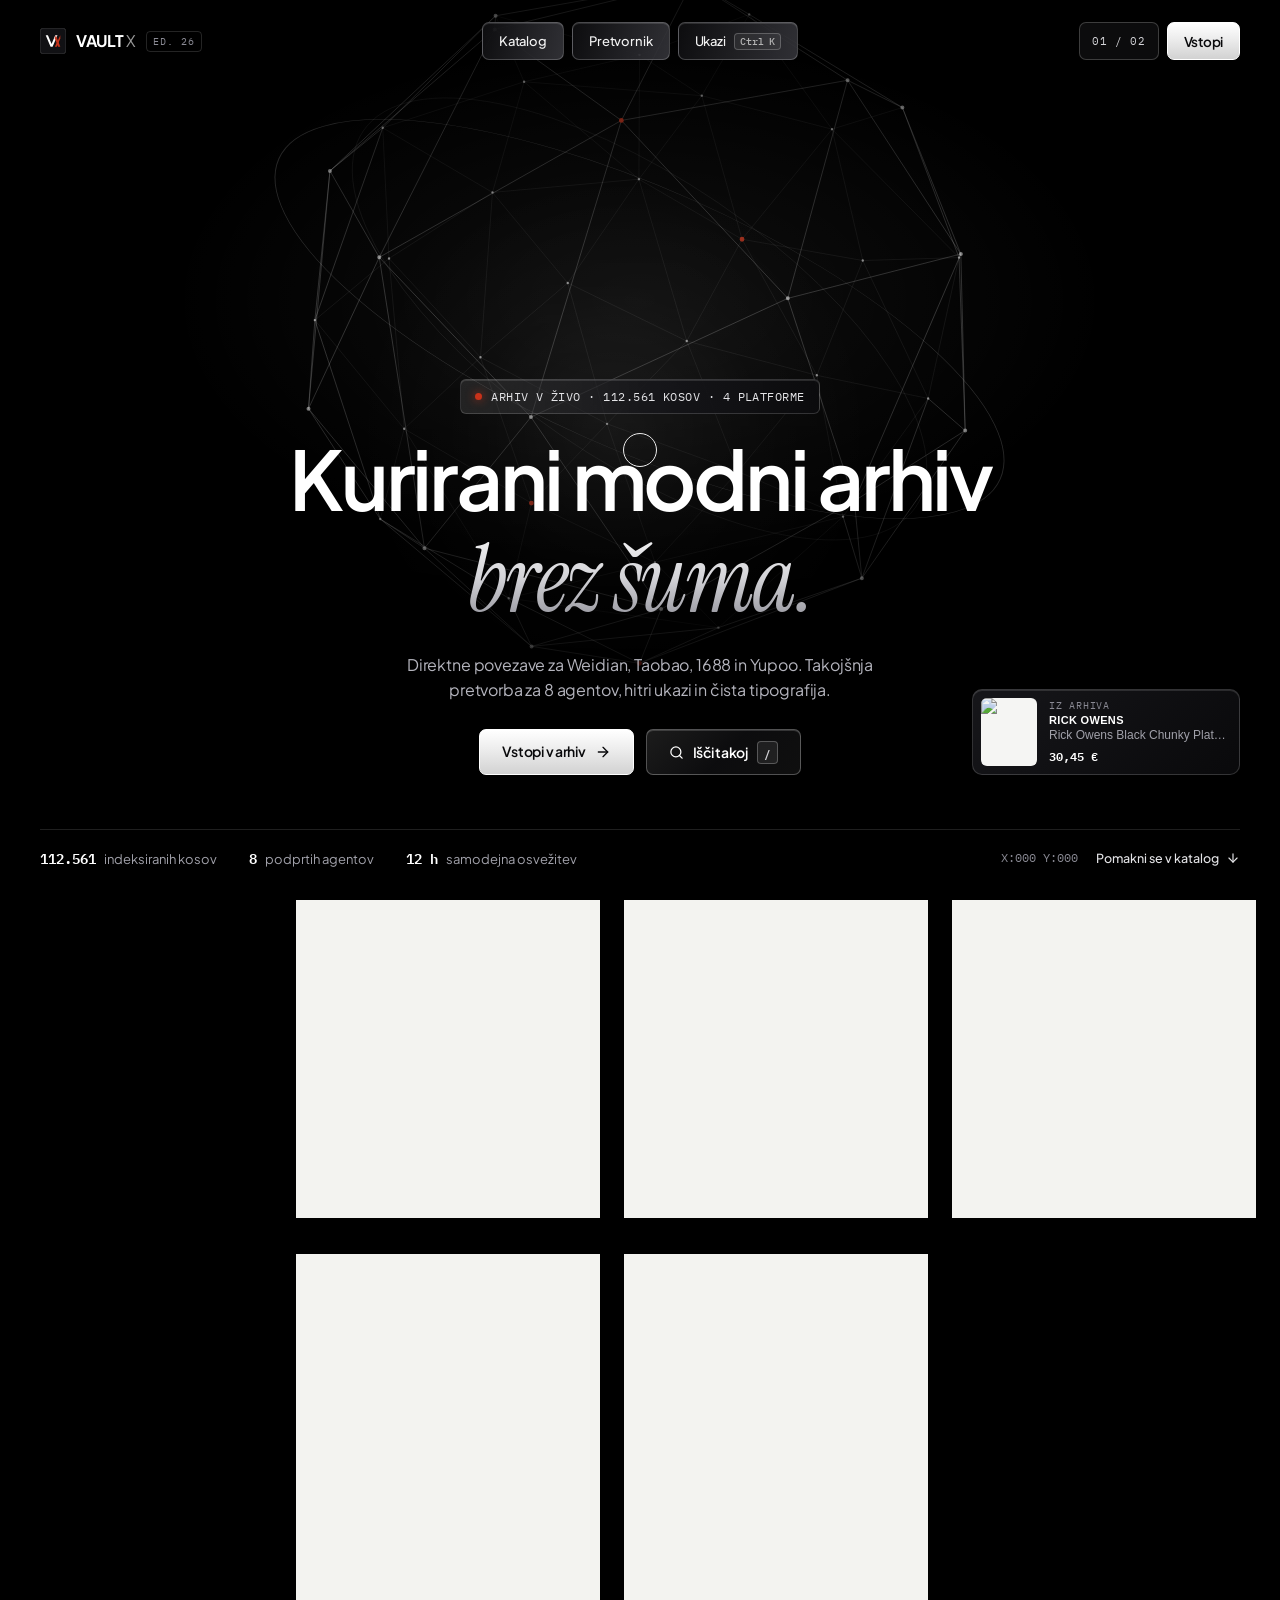
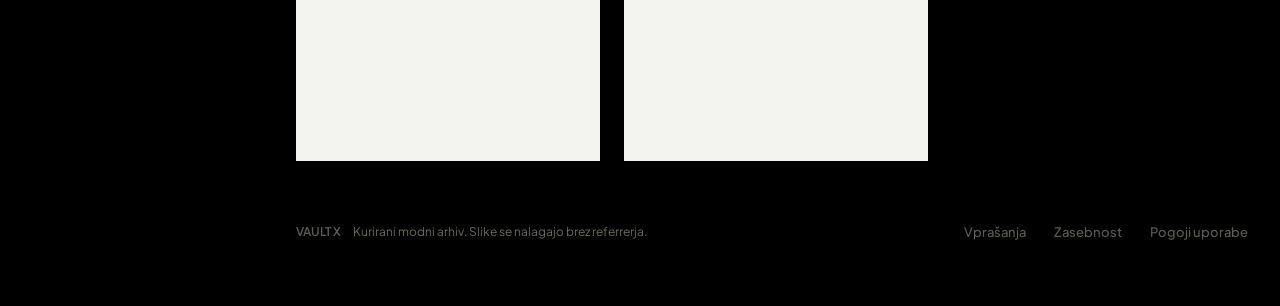
==== commit b8171c34: "Deploy VAULT X" ====
--- a/index.html
+++ b/index.html
@@ -1,417 +1,559 @@
-<!DOCTYPE html>
-<html lang="sl">
-<head>
-  <meta charset="UTF-8">
-  <meta name="viewport" content="width=device-width, initial-scale=1.0, viewport-fit=cover">
-  <meta name="referrer" content="no-referrer">
-  <meta name="theme-color" content="#09090B">
-  <title>VAULT X | Kurirani modni arhiv</title>
-  <meta name="description" content="VAULT X je kuriran modni arhiv direktnih povezav za Weidian, Taobao, 1688 in Yupoo s pretvorbo agentov in seznamom želja.">
-  <meta property="og:title" content="VAULT X | Kurirani modni arhiv">
-  <meta property="og:description" content="Kurirani modni arhiv z direktnimi povezavami, pretvornikom za 8 agentov in preklopom valute.">
-  <meta property="og:type" content="website">
-  <meta property="og:url" content="https://binemarolt-lang.github.io/fashion-vault/">
-  <meta property="og:image" content="https://binemarolt-lang.github.io/fashion-vault/og.png">
-  <meta property="og:locale" content="sl_SI">
-  <meta name="twitter:card" content="summary_large_image">
-  <link rel="canonical" href="https://binemarolt-lang.github.io/fashion-vault/">
-  <link rel="apple-touch-icon" href="./icon-180.png">
-  <link rel="manifest" href="./manifest.json">
-  <link rel="icon" type="image/svg+xml" href="./favicon.svg">
-  <link rel="preload" href="./fonts/PlusJakartaSans-500-latin.woff2" as="font" type="font/woff2" crossorigin>
-  <link rel="stylesheet" href="./fonts.css">
-  <link rel="stylesheet" href="./styles.css">
-  <script type="application/ld+json">
-  {
-    "@context": "https://schema.org",
-    "@type": "WebApplication",
-    "name": "VAULT X",
-    "description": "Kurirani modni arhiv direktnih povezav za Weidian, Taobao, 1688 in Yupoo s pretvornikom agentov.",
-    "applicationCategory": "ShoppingApplication",
-    "operatingSystem": "Web"
-  }
-  </script>
-</head>
-<body>
-  <a href="#itemsGrid" class="skip-link">Preskoči na artikle</a>
-  <div id="app" class="app-shell">
-    <!-- Progress bar for chunk loading -->
-    <div id="loadProgressWrap" class="load-progress-wrap" aria-hidden="true">
-      <div id="loadProgressBar" class="load-progress-bar"></div>
-    </div>
-
-    <!-- Top Header -->
-    <header class="topbar">
-      <div class="topbar-inner">
-        <div class="brand-group">
-          <a href="./index.html" class="brand-link" aria-label="VAULT X domov">
-            <svg class="brand-mark" width="28" height="28" viewBox="0 0 64 64" fill="none" aria-hidden="true">
-              <rect width="64" height="64" rx="8" fill="#111114" stroke="#222227" stroke-width="2"/>
-              <path d="M14 18L26 46H31L43 18H37.5L28.5 39.5L19.5 18H14Z" fill="#FAFAFA"/>
-              <path d="M39 18L50 46H44.5L36.5 25L39 18Z" fill="#D4FF00"/>
-              <path d="M50 18L36.5 46H41.5L50 26V18Z" fill="#D4FF00"/>
-            </svg>
-            <div class="brand-text">
-              <span class="brand-title">VAULT X</span>
-              <span id="loadStatus" class="load-status">Nalagam...</span>
-            </div>
-          </a>
-        </div>
-
-        <div class="search-wrap">
-          <svg class="search-icon" width="16" height="16" viewBox="0 0 24 24" fill="none" stroke="currentColor" stroke-width="2" stroke-linecap="round" stroke-linejoin="round" aria-hidden="true">
-            <circle cx="11" cy="11" r="8"/>
-            <path d="m21 21-4.3-4.3"/>
-          </svg>
-          <input
-            type="search"
-            id="searchInput"
-            class="search-input"
-            placeholder="Išči ali prilepi povezavo"
-            aria-label="Išči po arhivu izdelkov"
-            autocomplete="off"
-            spellcheck="false"
-          >
-          <button type="button" id="clearSearchBtn" class="clear-search-btn" aria-label="Počisti iskanje" hidden>
-            <svg width="14" height="14" viewBox="0 0 24 24" fill="none" stroke="currentColor" stroke-width="2" stroke-linecap="round" stroke-linejoin="round" aria-hidden="true">
-              <path d="M18 6 6 18"/><path d="m6 6 12 12"/>
-            </svg>
-          </button>
-          <kbd class="search-kbd" aria-hidden="true">/</kbd>
-        </div>
-
-        <div class="topbar-actions">
-          <div class="control-group" title="Izberi nakupovalnega agenta">
-            <label for="agentSelect" class="sr-only">Agent</label>
-            <select id="agentSelect" class="select-control" aria-label="Globalni Agent Switcher">
-              <option value="direct">Direktno</option>
-              <option value="cnfans">CNFans</option>
-              <option value="mulebuy">Mulebuy</option>
-              <option value="kakobuy">KakoBuy</option>
-              <option value="acbuy">ACBuy</option>
-              <option value="superbuy">Superbuy</option>
-              <option value="oopbuy">Oopbuy</option>
-              <option value="sugargoo">Sugargoo</option>
-            </select>
-          </div>
-
-          <div class="currency-switch" role="group" aria-label="Valuta">
-            <button type="button" class="currency-btn active" data-currency="EUR">EUR</button>
-            <button type="button" class="currency-btn" data-currency="CNY">CNY</button>
-            <button type="button" class="currency-btn" data-currency="USD">USD</button>
-          </div>
-
-          <button type="button" id="openConverterBtn" class="btn btn-secondary desktop-only-btn">
-            <svg width="15" height="15" viewBox="0 0 24 24" fill="none" stroke="currentColor" stroke-width="2" stroke-linecap="round" stroke-linejoin="round" aria-hidden="true">
-              <path d="M10 13a5 5 0 0 0 7.54.54l3-3a5 5 0 0 0-7.07-7.07l-1.72 1.71"/>
-              <path d="M14 11a5 5 0 0 0-7.54-.54l-3 3a5 5 0 0 0 7.07 7.07l1.71-1.71"/>
-            </svg>
-            <span>Pretvornik</span>
-          </button>
-
-          <button type="button" id="openWishlistBtn" class="btn btn-secondary wishlist-trigger" aria-label="Odpri seznam želja">
-            <svg width="16" height="16" viewBox="0 0 24 24" fill="none" stroke="currentColor" stroke-width="2" stroke-linecap="round" stroke-linejoin="round" aria-hidden="true">
-              <path d="M19 14c1.49-1.46 3-3.21 3-5.5A5.5 5.5 0 0 0 16.5 3c-1.76 0-3 .5-4.5 2-1.5-1.5-2.74-2-4.5-2A5.5 5.5 0 0 0 2 8.5c0 2.3 1.5 4.05 3 5.5l7 7Z"/>
-            </svg>
-            <span class="desktop-only-label">Želje</span>
-            <span id="wishlistCount" class="count-badge num">0</span>
-          </button>
-        </div>
-      </div>
-    </header>
-
-    <!-- Mobile horizontal category strip -->
-    <nav class="mobile-cat-strip" aria-label="Kategorije izdelkov">
-      <div id="mobileCategoryList" class="mobile-cat-list"></div>
-    </nav>
-
-    <!-- Main Layout -->
-    <div class="workspace">
-      <!-- Backdrop for mobile filter bottom-sheet -->
-      <div id="sheetBackdrop" class="sheet-backdrop" hidden></div>
-
-      <!-- Sidebar / Mobile Filter Bottom-Sheet -->
-      <aside id="filterSidebar" class="sidebar" aria-label="Filtri">
-        <div class="sheet-handle-wrap">
-          <div class="sheet-handle"></div>
-        </div>
-        <div class="sheet-header">
-          <h2 class="sheet-title">Filtri</h2>
-          <div class="sheet-header-actions">
-            <button type="button" id="resetFiltersBtn" class="btn-text">Ponastavi</button>
-            <button type="button" id="closeFilterSheetBtn" class="btn-icon mobile-only" aria-label="Zapri filtre">
-              <svg width="18" height="18" viewBox="0 0 24 24" fill="none" stroke="currentColor" stroke-width="2" stroke-linecap="round" stroke-linejoin="round" aria-hidden="true">
-                <path d="M18 6 6 18"/><path d="m6 6 12 12"/>
-              </svg>
-            </button>
-          </div>
-        </div>
-
-        <div class="sidebar-scroll">
-          <!-- Categories -->
-          <section class="filter-section desktop-cat-section">
-            <h3 class="filter-heading">Kategorije</h3>
-            <ul id="categoryList" class="category-list"></ul>
-          </section>
-
-          <!-- Platform -->
-          <section class="filter-section">
-            <label for="platformSelect" class="filter-heading">Platforma</label>
-            <select id="platformSelect" class="select-control full-width">
-              <option value="">Vse platforme</option>
-              <option value="weidian">Weidian</option>
-              <option value="taobao">Taobao</option>
-              <option value="1688">1688</option>
-              <option value="yupoo">Yupoo</option>
-              <option value="kakobuy">KakoBuy</option>
-              <option value="dhgate">DHgate</option>
-              <option value="store">Trgovine</option>
-            </select>
-          </section>
-
-          <!-- Price Min - Max -->
-          <section class="filter-section">
-            <h3 class="filter-heading">Cena (<span id="priceCurrencyLabel">EUR</span>)</h3>
-            <div class="price-range-row">
-              <input type="number" id="priceMin" class="input-control num" placeholder="Min" min="0" step="1" aria-label="Minimalna cena">
-              <span class="range-sep">-</span>
-              <input type="number" id="priceMax" class="input-control num" placeholder="Max" min="0" step="1" aria-label="Maksimalna cena">
-            </div>
-          </section>
-
-          <!-- Brand -->
-          <section class="filter-section">
-            <label for="brandSelect" class="filter-heading">Znamka</label>
-            <select id="brandSelect" class="select-control full-width">
-              <option value="">Vse znamke</option>
-            </select>
-          </section>
-
-          <!-- Toggles -->
-          <section class="filter-section">
-            <h3 class="filter-heading">Možnosti</h3>
-            <label class="toggle-row">
-              <input type="checkbox" id="withImgToggle">
-              <span>Samo s slikami</span>
-            </label>
-          </section>
-
-          <!-- Sort -->
-          <section class="filter-section">
-            <label for="sortSelect" class="filter-heading">Sortiranje</label>
-            <select id="sortSelect" class="select-control full-width">
-              <option value="default">Privzeto (priporočeno)</option>
-              <option value="price_asc">Cena: najnižja</option>
-              <option value="price_desc">Cena: najvišja</option>
-              <option value="newest">Najnovejše</option>
-              <option value="shuffle">Naključno</option>
-            </select>
-          </section>
-        </div>
-
-        <div class="sheet-footer mobile-only">
-          <button type="button" id="applyFiltersSheetBtn" class="btn btn-primary full-width">Prikaži rezultate</button>
-        </div>
-      </aside>
-
-      <!-- Main Results Area -->
-      <main class="main-content">
-        <!-- Compact Editorial Hero -->
-        <section class="editorial-hero" aria-label="Pregled arhiva">
-          <div class="hero-top">
-            <div class="hero-heading-group">
-              <h1 class="hero-title">Modni arhiv</h1>
-              <span id="heroArchiveCount" class="hero-archive-count num">Pripravljam...</span>
-            </div>
-            <div class="hero-actions">
-              <button type="button" id="shuffleBtn" class="btn btn-secondary hero-shuffle-btn">
-                <svg width="15" height="15" viewBox="0 0 24 24" fill="none" stroke="currentColor" stroke-width="2" stroke-linecap="round" stroke-linejoin="round" aria-hidden="true">
-                  <path d="M2 18h1.4c1.3 0 2.5-.6 3.3-1.7l6.1-8.6c.7-1.1 2-1.7 3.3-1.7H22"/>
-                  <path d="m18 2 4 4-4 4"/>
-                  <path d="M2 6h1.9c1.5 0 2.9.9 3.6 2.2"/>
-                  <path d="M22 18h-5.9c-1.3 0-2.6-.7-3.3-1.8l-.5-.8"/>
-                  <path d="m18 14 4 4-4 4"/>
-                </svg>
-                <span>Naključno</span>
-              </button>
-              <button type="button" id="refreshCacheBtn" class="btn btn-ghost" title="Osveži lokalni predpomnilnik">
-                <svg width="14" height="14" viewBox="0 0 24 24" fill="none" stroke="currentColor" stroke-width="2" stroke-linecap="round" stroke-linejoin="round" aria-hidden="true">
-                  <path d="M21 12a9 9 0 0 0-9-9 9.75 9.75 0 0 0-6.74 2.74L3 8"/>
-                  <path d="M3 3v5h5"/>
-                  <path d="M3 12a9 9 0 0 0 9 9 9.75 9.75 0 0 0 6.74-2.74L21 16"/>
-                  <path d="M16 16h5v5"/>
-                </svg>
-                <span>Osveži</span>
-              </button>
-            </div>
-          </div>
-        </section>
-
-        <div class="results-bar">
-          <nav class="breadcrumbs" aria-label="Drobtinice">
-            <span>VAULT X</span>
-            <span aria-hidden="true">/</span>
-            <span id="activeCategoryBreadcrumb">Vsi izdelki</span>
-          </nav>
-          <p id="resultsMeta" class="results-meta num">Pripravljam bazo...</p>
-        </div>
-
-        <div id="activeChips" class="active-chips" hidden></div>
-
-        <!-- Skeleton / Initial Loading -->
-        <div id="skeletonGrid" class="items-grid" aria-hidden="true">
-          <div class="skeleton-card"></div>
-          <div class="skeleton-card"></div>
-          <div class="skeleton-card"></div>
-          <div class="skeleton-card"></div>
-          <div class="skeleton-card"></div>
-          <div class="skeleton-card"></div>
-          <div class="skeleton-card"></div>
-          <div class="skeleton-card"></div>
-        </div>
-
-        <!-- Items Grid -->
-        <div id="itemsGrid" class="items-grid" hidden></div>
-
-        <!-- Empty / Error State -->
-        <div id="emptyState" class="empty-state" hidden>
-          <svg width="36" height="36" viewBox="0 0 24 24" fill="none" stroke="currentColor" stroke-width="1.5" stroke-linecap="round" stroke-linejoin="round" aria-hidden="true">
-            <circle cx="11" cy="11" r="8"/><path d="m21 21-4.3-4.3"/>
-          </svg>
-          <h2 id="emptyTitle">Ni najdenih izdelkov</h2>
-          <p id="emptyDesc">Poskusite z drugačnim iskalnim nizom ali ponastavite filtre.</p>
-          <button type="button" id="emptyResetBtn" class="btn btn-primary">Ponastavi filtre</button>
-        </div>
-
-        <!-- Pagination / Load more -->
-        <div id="paginationBar" class="pagination-bar" hidden>
-          <span id="paginationRange" class="pagination-range num"></span>
-          <button type="button" id="loadMoreBtn" class="btn btn-secondary">Naloži več</button>
-        </div>
-
-        <!-- Footer -->
-        <footer class="site-footer">
-          <div class="footer-left">
-            <span class="footer-brand">VAULT X</span>
-            <span class="footer-note">Kurirani modni arhiv. Slike se nalagajo brez referrerja.</span>
-          </div>
-          <div class="footer-links">
-            <button type="button" class="btn-text" data-info="faq">Vprašanja</button>
-            <button type="button" class="btn-text" data-info="privacy">Zasebnost</button>
-            <button type="button" class="btn-text" data-info="terms">Pogoji uporabe</button>
-          </div>
-        </footer>
-      </main>
-    </div>
-
-    <!-- Sticky Mobile Bottom Bar -->
-    <div class="mobile-bottom-bar">
-      <button type="button" id="mobileFilterBtn" class="mobile-bar-btn">
-        <svg width="16" height="16" viewBox="0 0 24 24" fill="none" stroke="currentColor" stroke-width="2" stroke-linecap="round" stroke-linejoin="round" aria-hidden="true">
-          <polygon points="22 3 2 3 10 12.46 10 19 14 21 14 12.46 22 3"/>
-        </svg>
-        <span>Filtri</span>
-        <span id="mobileFilterBadge" class="count-badge num" hidden>0</span>
-      </button>
-      <button type="button" id="mobileConverterBtn" class="mobile-bar-btn">
-        <svg width="16" height="16" viewBox="0 0 24 24" fill="none" stroke="currentColor" stroke-width="2" stroke-linecap="round" stroke-linejoin="round" aria-hidden="true">
-          <path d="M10 13a5 5 0 0 0 7.54.54l3-3a5 5 0 0 0-7.07-7.07l-1.72 1.71"/>
-          <path d="M14 11a5 5 0 0 0-7.54-.54l-3 3a5 5 0 0 0 7.07 7.07l1.71-1.71"/>
-        </svg>
-        <span>Pretvornik</span>
-      </button>
-      <button type="button" id="mobileWishlistBtn" class="mobile-bar-btn">
-        <svg width="16" height="16" viewBox="0 0 24 24" fill="none" stroke="currentColor" stroke-width="2" stroke-linecap="round" stroke-linejoin="round" aria-hidden="true">
-          <path d="M19 14c1.49-1.46 3-3.21 3-5.5A5.5 5.5 0 0 0 16.5 3c-1.76 0-3 .5-4.5 2-1.5-1.5-2.74-2-4.5-2A5.5 5.5 0 0 0 2 8.5c0 2.3 1.5 4.05 3 5.5l7 7Z"/>
-        </svg>
-        <span>Želje (<span id="mobileWishlistCount" class="num">0</span>)</span>
-      </button>
-    </div>
-
-    <!-- Detail Modal -->
-    <div id="detailModal" class="modal-backdrop" role="dialog" aria-modal="true" aria-labelledby="detailTitle" hidden>
-      <div class="modal-panel detail-modal-panel">
-        <div class="modal-header">
-          <h2 id="detailTitle" class="modal-title">Podrobnosti izdelka</h2>
-          <button type="button" class="btn-icon modal-close" data-close="detailModal" aria-label="Zapri podrobnosti">
-            <svg width="18" height="18" viewBox="0 0 24 24" fill="none" stroke="currentColor" stroke-width="2" stroke-linecap="round" stroke-linejoin="round" aria-hidden="true">
-              <path d="M18 6 6 18"/><path d="m6 6 12 12"/>
-            </svg>
-          </button>
-        </div>
-        <div id="detailBody" class="modal-body"></div>
-      </div>
-    </div>
-
-    <!-- Link Converter Modal -->
-    <div id="converterModal" class="modal-backdrop" role="dialog" aria-modal="true" aria-labelledby="converterTitle" hidden>
-      <div class="modal-panel">
-        <div class="modal-header">
-          <h2 id="converterTitle" class="modal-title">Pretvornik povezav</h2>
-          <button type="button" class="btn-icon modal-close" data-close="converterModal" aria-label="Zapri pretvornik">
-            <svg width="18" height="18" viewBox="0 0 24 24" fill="none" stroke="currentColor" stroke-width="2" stroke-linecap="round" stroke-linejoin="round" aria-hidden="true">
-              <path d="M18 6 6 18"/><path d="m6 6 12 12"/>
-            </svg>
-          </button>
-        </div>
-        <div class="modal-body">
-          <label for="converterInput" class="field-label">Prilepi Weidian, Taobao, 1688 ali agent povezavo</label>
-          <div class="converter-input-row">
-            <input type="url" id="converterInput" class="input-control full-width" placeholder="https://weidian.com/item.html?itemID=... ali cnfans/mulebuy/kakobuy link">
-            <button type="button" id="converterPasteBtn" class="btn btn-secondary">Prilepi</button>
-          </div>
-          <div id="converterOutput" class="converter-output"></div>
-        </div>
-      </div>
-    </div>
-
-    <!-- Wishlist Drawer -->
-    <div id="wishlistDrawer" class="drawer-backdrop" role="dialog" aria-modal="true" aria-labelledby="wishlistDrawerTitle" hidden>
-      <aside class="drawer-panel">
-        <div class="modal-header">
-          <h2 id="wishlistDrawerTitle" class="modal-title">Seznam želja (<span id="drawerWishlistCount" class="num">0</span>)</h2>
-          <button type="button" class="btn-icon modal-close" data-close="wishlistDrawer" aria-label="Zapri seznam želja">
-            <svg width="18" height="18" viewBox="0 0 24 24" fill="none" stroke="currentColor" stroke-width="2" stroke-linecap="round" stroke-linejoin="round" aria-hidden="true">
-              <path d="M18 6 6 18"/><path d="m6 6 12 12"/>
-            </svg>
-          </button>
-        </div>
-        <div id="wishlistBody" class="drawer-body"></div>
-        <div id="wishlistFooter" class="drawer-footer">
-          <div id="wishlistShip" class="wishlist-ship"></div>
-          <div class="wishlist-total-row">
-            <span>Skupna cena</span>
-            <strong id="wishlistTotal" class="wishlist-total num">0.00 EUR</strong>
-          </div>
-          <div class="wishlist-actions-row">
-            <button type="button" id="shareWishlistBtn" class="btn btn-primary">Deli seznam</button>
-            <button type="button" id="copyWishlistBtn" class="btn btn-secondary">Kopiraj seznam</button>
-            <button type="button" id="exportWishlistBtn" class="btn btn-secondary">Izvozi JSON</button>
-            <button type="button" id="clearWishlistBtn" class="btn btn-ghost">Počisti</button>
-          </div>
-        </div>
-      </aside>
-    </div>
-
-    <!-- Info Modal (Privacy / Terms) -->
-    <div id="infoModal" class="modal-backdrop" role="dialog" aria-modal="true" aria-labelledby="infoTitle" hidden>
-      <div class="modal-panel">
-        <div class="modal-header">
-          <h2 id="infoTitle" class="modal-title">Informacije</h2>
-          <button type="button" class="btn-icon modal-close" data-close="infoModal" aria-label="Zapri">
-            <svg width="18" height="18" viewBox="0 0 24 24" fill="none" stroke="currentColor" stroke-width="2" stroke-linecap="round" stroke-linejoin="round" aria-hidden="true">
-              <path d="M18 6 6 18"/><path d="m6 6 12 12"/>
-            </svg>
-          </button>
-        </div>
-        <div id="infoBody" class="modal-body"></div>
-      </div>
-    </div>
-
-    <!-- Toast -->
-    <div id="toast" class="toast" role="status" aria-live="polite" hidden></div>
-  </div>
-
-  <script src="./app.js" defer></script>
-</body>
-</html>
+<!DOCTYPE html>
+<html lang="sl">
+<head>
+  <meta charset="UTF-8">
+  <meta name="viewport" content="width=device-width, initial-scale=1.0, viewport-fit=cover">
+  <meta name="referrer" content="no-referrer">
+  <meta name="theme-color" content="#FFFFFF">
+  <title>VAULT X | Kurirani modni arhiv</title>
+  <meta name="description" content="VAULT X je kuriran modni arhiv direktnih povezav za Weidian, Taobao, 1688 in Yupoo s pretvorbo agentov in seznamom želja.">
+  <meta property="og:title" content="VAULT X | Kurirani modni arhiv">
+  <meta property="og:description" content="Kurirani modni arhiv z direktnimi povezavami, pretvornikom za 8 agentov in preklopom valute.">
+  <meta property="og:type" content="website">
+  <meta property="og:url" content="https://binemarolt-lang.github.io/fashion-vault/">
+  <meta property="og:image" content="https://binemarolt-lang.github.io/fashion-vault/og.png">
+  <meta property="og:locale" content="sl_SI">
+  <meta name="twitter:card" content="summary_large_image">
+  <link rel="canonical" href="https://binemarolt-lang.github.io/fashion-vault/">
+  <link rel="apple-touch-icon" href="./icon-180.png">
+  <link rel="manifest" href="./manifest.json">
+  <link rel="icon" type="image/svg+xml" href="./favicon.svg">
+  <link rel="preload" href="./fonts/PlusJakartaSans-500-latin.woff2" as="font" type="font/woff2" crossorigin>
+  <link rel="preconnect" href="https://fonts.googleapis.com">
+  <link rel="preconnect" href="https://fonts.gstatic.com" crossorigin>
+  <link rel="stylesheet" href="https://fonts.googleapis.com/css2?family=Instrument+Serif:ital@0;1&display=swap">
+  <link rel="stylesheet" href="./fonts.css">
+  <link rel="stylesheet" href="./styles.css">
+  <script type="application/ld+json">
+  {
+    "@context": "https://schema.org",
+    "@type": "WebApplication",
+    "name": "VAULT X",
+    "description": "Kurirani modni arhiv direktnih povezav za Weidian, Taobao, 1688 in Yupoo s pretvornikom agentov.",
+    "applicationCategory": "ShoppingApplication",
+    "operatingSystem": "Web"
+  }
+  </script>
+</head>
+<body>
+  <a href="#itemsGrid" class="skip-link">Preskoči na artikle</a>
+
+  <!-- Futuristic Entry Portal (Phase 1 -> smooth transition to Archive Catalog) -->
+  <section id="vaultGate" class="vault-gate" aria-label="VAULT X uvodni portal">
+    <div class="gate-bg-wrap" id="gateParallax">
+      <video id="gateVideoA" class="gate-video is-active" autoplay muted loop playsinline preload="metadata" aria-hidden="true">
+        <source src="https://d8j0ntlcm91z4.cloudfront.net/user_38xzZboKViGWJOttwIXH07lWA1P/hf_20260818_072341_50851634-bbc3-4c33-9acc-7647d4db44aa.mp4" type="video/mp4">
+      </video>
+      <video id="gateVideoB" class="gate-video" muted loop playsinline preload="none" aria-hidden="true">
+        <source src="https://d8j0ntlcm91z4.cloudfront.net/user_38xzZboKViGWJOttwIXH07lWA1P/hf_20260808_112712_da9d53df-6d27-4b12-bdf6-aa9dc2622bdf.mp4" type="video/mp4">
+      </video>
+      <canvas id="gateCanvas" class="gate-canvas" aria-hidden="true"></canvas>
+      <div id="gateSpotlight" class="gate-spotlight" aria-hidden="true"></div>
+      <div class="gate-scrim" aria-hidden="true"></div>
+    </div>
+    <div id="gateCursor" class="gate-cursor" aria-hidden="true"></div>
+
+    <div class="gate-inner">
+      <header class="gate-header">
+        <div class="gate-brand gate-appear gate-appear--scale" style="--gd:0.06s">
+          <svg class="gate-mark" width="26" height="26" viewBox="0 0 64 64" fill="none" aria-hidden="true">
+            <rect width="64" height="64" rx="10" fill="#111114" stroke="rgba(255,255,255,0.2)" stroke-width="2"/>
+            <path d="M14 18L26 46H31L43 18H37.5L28.5 39.5L19.5 18H14Z" fill="#FFFFFF"/>
+            <path d="M39 18L50 46H44.5L36.5 25L39 18Z" fill="#C8321A"/>
+            <path d="M50 18L36.5 46H41.5L50 26V18Z" fill="#C8321A"/>
+          </svg>
+          <span class="gate-wordmark">VAULT <span>X</span></span>
+          <span class="gate-edition num">ED. 26</span>
+        </div>
+
+        <nav class="gate-nav" aria-label="Hitri vstop">
+          <button type="button" class="gate-pill gate-appear gate-appear--scale" style="--gd:0.12s" data-gate-enter="catalog">Katalog</button>
+          <button type="button" class="gate-pill gate-appear gate-appear--soft" style="--gd:0.20s" data-gate-enter="converter">Pretvornik</button>
+          <button type="button" class="gate-pill gate-appear gate-appear--scale" style="--gd:0.28s" data-gate-enter="cmdk">Ukazi <kbd class="num">Ctrl K</kbd></button>
+        </nav>
+
+        <div class="gate-header-right gate-appear gate-appear--scale" style="--gd:0.24s">
+          <button type="button" id="gateSceneToggle" class="gate-scene-btn num" title="Preklopi ozadje (01 / 02)" aria-label="Preklopi ozadje">01 / 02</button>
+          <button type="button" class="gate-btn-solid gate-header-cta" data-gate-enter="catalog">Vstopi</button>
+        </div>
+      </header>
+
+      <div class="gate-hero">
+        <div class="gate-copy">
+          <div class="gate-badge gate-appear gate-appear--pop" style="--gd:0.18s">
+            <span class="gate-status-dot" aria-hidden="true"></span>
+            <span id="gateScramble" class="num" data-scramble="ARHIV V ŽIVO · 112.561 KOSOV · 4 PLATFORME">ARHIV V ŽIVO · 112.561 KOSOV · 4 PLATFORME</span>
+          </div>
+
+          <h1 class="gate-h1">
+            <span class="gate-line gate-appear gate-appear--mask" style="--gd:0.30s">Kurirani modni arhiv</span>
+            <span class="gate-line gate-appear gate-appear--mask" style="--gd:0.44s"><em>brez šuma.</em></span>
+          </h1>
+
+          <p class="gate-lede gate-appear gate-appear--soft" style="--gd:0.58s">
+            Direktne povezave za Weidian, Taobao, 1688 in Yupoo. Takojšnja pretvorba za 8 agentov, hitri ukazi in čista tipografija.
+          </p>
+
+          <div class="gate-actions">
+            <div class="gate-magnet" data-padding="64" data-strength="3.4">
+              <button type="button" id="enterVaultBtn" class="gate-btn-solid gate-btn-lg gate-appear gate-appear--btn" style="--gd:0.70s" data-gate-enter="catalog">
+                <span class="gate-btn-roll"><span>Vstopi v arhiv</span><span aria-hidden="true">Vstopi v arhiv</span></span>
+                <svg width="16" height="16" viewBox="0 0 24 24" fill="none" stroke="currentColor" stroke-width="2" stroke-linecap="round" stroke-linejoin="round" aria-hidden="true"><path d="M5 12h14"/><path d="m12 5 7 7-7 7"/></svg>
+              </button>
+            </div>
+            <div class="gate-magnet" data-padding="52" data-strength="4.2">
+              <button type="button" id="gateSearchBtn" class="gate-btn-glass gate-btn-lg gate-appear gate-appear--side" style="--gd:0.80s" data-gate-enter="search">
+                <svg width="15" height="15" viewBox="0 0 24 24" fill="none" stroke="currentColor" stroke-width="2" stroke-linecap="round" stroke-linejoin="round" aria-hidden="true"><circle cx="11" cy="11" r="8"/><path d="m21 21-4.3-4.3"/></svg>
+                <span>Išči takoj</span>
+                <kbd class="num">/</kbd>
+              </button>
+            </div>
+          </div>
+        </div>
+
+        <!-- Live Featured Archive Preview Card (links directly to item) -->
+        <button type="button" id="gateFeatureCard" class="gate-feature-card gate-appear gate-appear--soft" style="--gd:0.88s" hidden aria-label="Odpri izpostavljen artikel">
+          <div class="gate-feature-thumb"><img id="gateFeatureImg" src="" alt="" referrerpolicy="no-referrer"></div>
+          <div class="gate-feature-info">
+            <span class="gate-feature-kicker num">IZ ARHIVA</span>
+            <span id="gateFeatureBrand" class="gate-feature-brand"></span>
+            <span id="gateFeatureTitle" class="gate-feature-title"></span>
+            <span id="gateFeaturePrice" class="gate-feature-price num"></span>
+          </div>
+        </button>
+      </div>
+
+      <footer class="gate-footer">
+        <div class="gate-stats">
+          <div class="gate-stat gate-appear gate-appear--stat" style="--gd:0.84s">
+            <strong id="gateStatCount" class="num">112.561</strong>
+            <span>indeksiranih kosov</span>
+          </div>
+          <div class="gate-stat gate-appear gate-appear--stat" style="--gd:0.92s">
+            <strong class="num">8</strong>
+            <span>podprtih agentov</span>
+          </div>
+          <div class="gate-stat gate-appear gate-appear--stat" style="--gd:1.00s">
+            <strong class="num">12 h</strong>
+            <span>samodejna osvežitev</span>
+          </div>
+        </div>
+        <div class="gate-scroll-hint gate-appear gate-appear--soft" style="--gd:1.04s">
+          <span id="gateCoords" class="num">X:000 Y:000</span>
+          <button type="button" class="gate-scroll-btn" data-gate-enter="catalog">
+            <span>Pomakni se v katalog</span>
+            <svg width="14" height="14" viewBox="0 0 24 24" fill="none" stroke="currentColor" stroke-width="2" stroke-linecap="round" stroke-linejoin="round" aria-hidden="true"><path d="M12 5v14"/><path d="m19 12-7 7-7-7"/></svg>
+          </button>
+        </div>
+      </footer>
+    </div>
+  </section>
+
+  <div id="app" class="app-shell">
+    <!-- Progress bar for chunk loading -->
+    <div id="loadProgressWrap" class="load-progress-wrap" aria-hidden="true">
+      <div id="loadProgressBar" class="load-progress-bar"></div>
+    </div>
+
+    <!-- Top Header -->
+    <header class="topbar">
+      <div class="topbar-inner">
+        <div class="brand-group">
+          <a href="./index.html" class="brand-link" aria-label="VAULT X domov">
+            <svg class="brand-mark" width="28" height="28" viewBox="0 0 64 64" fill="none" aria-hidden="true">
+              <rect width="64" height="64" rx="8" fill="#111114" stroke="#222227" stroke-width="2"/>
+              <path d="M14 18L26 46H31L43 18H37.5L28.5 39.5L19.5 18H14Z" fill="#FAFAFA"/>
+              <path d="M39 18L50 46H44.5L36.5 25L39 18Z" fill="#D4FF00"/>
+              <path d="M50 18L36.5 46H41.5L50 26V18Z" fill="#D4FF00"/>
+            </svg>
+            <div class="brand-text">
+              <span class="brand-title">VAULT X</span>
+              <span id="loadStatus" class="load-status">Nalagam...</span>
+            </div>
+          </a>
+        </div>
+
+        <div class="search-wrap">
+          <svg class="search-icon" width="16" height="16" viewBox="0 0 24 24" fill="none" stroke="currentColor" stroke-width="2" stroke-linecap="round" stroke-linejoin="round" aria-hidden="true">
+            <circle cx="11" cy="11" r="8"/>
+            <path d="m21 21-4.3-4.3"/>
+          </svg>
+          <input
+            type="search"
+            id="searchInput"
+            class="search-input"
+            placeholder="Išči ali prilepi link"
+            aria-label="Išči po arhivu izdelkov"
+            autocomplete="off"
+            spellcheck="false"
+          >
+          <button type="button" id="clearSearchBtn" class="clear-search-btn" aria-label="Počisti iskanje" hidden>
+            <svg width="14" height="14" viewBox="0 0 24 24" fill="none" stroke="currentColor" stroke-width="2" stroke-linecap="round" stroke-linejoin="round" aria-hidden="true">
+              <path d="M18 6 6 18"/><path d="m6 6 12 12"/>
+            </svg>
+          </button>
+          <kbd class="search-kbd" aria-hidden="true">/</kbd>
+        </div>
+
+        <div class="topbar-actions">
+          <div class="control-group" title="Izberi nakupovalnega agenta">
+            <label for="agentSelect" class="sr-only">Agent</label>
+            <select id="agentSelect" class="select-control" aria-label="Globalni Agent Switcher">
+              <option value="direct">Direktno</option>
+              <option value="cnfans">CNFans</option>
+              <option value="mulebuy">Mulebuy</option>
+              <option value="kakobuy">KakoBuy</option>
+              <option value="acbuy">ACBuy</option>
+              <option value="superbuy">Superbuy</option>
+              <option value="oopbuy">Oopbuy</option>
+              <option value="sugargoo">Sugargoo</option>
+            </select>
+          </div>
+
+          <div class="currency-switch" role="group" aria-label="Valuta">
+            <button type="button" class="currency-btn active" data-currency="EUR">EUR</button>
+            <button type="button" class="currency-btn" data-currency="CNY">CNY</button>
+            <button type="button" class="currency-btn" data-currency="USD">USD</button>
+          </div>
+
+          <button type="button" id="openCmdkBtn" class="btn btn-secondary desktop-only-btn" title="Hitri ukazi (Ctrl+K)">
+            <span>Ukazi</span>
+            <kbd class="cmdk-kbd num" id="cmdkShortcutHint">Ctrl K</kbd>
+          </button>
+
+          <button type="button" id="openConverterBtn" class="btn btn-secondary desktop-only-btn">
+            <svg width="15" height="15" viewBox="0 0 24 24" fill="none" stroke="currentColor" stroke-width="2" stroke-linecap="round" stroke-linejoin="round" aria-hidden="true">
+              <path d="M10 13a5 5 0 0 0 7.54.54l3-3a5 5 0 0 0-7.07-7.07l-1.72 1.71"/>
+              <path d="M14 11a5 5 0 0 0-7.54-.54l-3 3a5 5 0 0 0 7.07 7.07l1.71-1.71"/>
+            </svg>
+            <span>Pretvornik</span>
+          </button>
+
+          <button type="button" id="openWishlistBtn" class="btn btn-secondary wishlist-trigger" aria-label="Odpri seznam želja">
+            <svg width="16" height="16" viewBox="0 0 24 24" fill="none" stroke="currentColor" stroke-width="2" stroke-linecap="round" stroke-linejoin="round" aria-hidden="true">
+              <path d="M19 14c1.49-1.46 3-3.21 3-5.5A5.5 5.5 0 0 0 16.5 3c-1.76 0-3 .5-4.5 2-1.5-1.5-2.74-2-4.5-2A5.5 5.5 0 0 0 2 8.5c0 2.3 1.5 4.05 3 5.5l7 7Z"/>
+            </svg>
+            <span class="desktop-only-label">Želje</span>
+            <span id="wishlistCount" class="count-badge num">0</span>
+          </button>
+        </div>
+      </div>
+    </header>
+
+    <!-- Mobile horizontal category strip -->
+    <nav class="mobile-cat-strip" aria-label="Kategorije izdelkov">
+      <div id="mobileCategoryList" class="mobile-cat-list"></div>
+    </nav>
+
+    <!-- Main Layout -->
+    <div class="workspace">
+      <!-- Backdrop for mobile filter bottom-sheet -->
+      <div id="sheetBackdrop" class="sheet-backdrop" hidden></div>
+
+      <!-- Sidebar / Mobile Filter Bottom-Sheet -->
+      <aside id="filterSidebar" class="sidebar" aria-label="Filtri">
+        <div class="sheet-handle-wrap">
+          <div class="sheet-handle"></div>
+        </div>
+        <div class="sheet-header">
+          <h2 class="sheet-title">Filtri</h2>
+          <div class="sheet-header-actions">
+            <button type="button" id="resetFiltersBtn" class="btn-text">Ponastavi</button>
+            <button type="button" id="closeFilterSheetBtn" class="btn-icon mobile-only" aria-label="Zapri filtre">
+              <svg width="18" height="18" viewBox="0 0 24 24" fill="none" stroke="currentColor" stroke-width="2" stroke-linecap="round" stroke-linejoin="round" aria-hidden="true">
+                <path d="M18 6 6 18"/><path d="m6 6 12 12"/>
+              </svg>
+            </button>
+          </div>
+        </div>
+
+        <div class="sidebar-scroll">
+          <!-- Currency (mobile only, moved out of topbar) -->
+          <section class="filter-section mobile-only-section">
+            <h3 class="filter-heading">Valuta</h3>
+            <div class="currency-switch mobile-currency-switch" role="group" aria-label="Valuta">
+              <button type="button" class="currency-btn active" data-currency="EUR">EUR</button>
+              <button type="button" class="currency-btn" data-currency="CNY">CNY</button>
+              <button type="button" class="currency-btn" data-currency="USD">USD</button>
+            </div>
+          </section>
+
+          <!-- Categories -->
+          <section class="filter-section desktop-cat-section">
+            <h3 class="filter-heading">Kategorije</h3>
+            <ul id="categoryList" class="category-list"></ul>
+          </section>
+
+          <!-- Platform -->
+          <section class="filter-section">
+            <label for="platformSelect" class="filter-heading">Platforma</label>
+            <select id="platformSelect" class="select-control full-width">
+              <option value="">Vse platforme</option>
+              <option value="weidian">Weidian</option>
+              <option value="taobao">Taobao</option>
+              <option value="1688">1688</option>
+              <option value="yupoo">Yupoo</option>
+              <option value="kakobuy">KakoBuy</option>
+              <option value="dhgate">DHgate</option>
+              <option value="store">Trgovine</option>
+            </select>
+          </section>
+
+          <!-- Price Min - Max -->
+          <section class="filter-section">
+            <h3 class="filter-heading">Cena (<span id="priceCurrencyLabel">EUR</span>)</h3>
+            <div class="price-range-row">
+              <input type="number" id="priceMin" class="input-control num" placeholder="Min" min="0" step="1" aria-label="Minimalna cena">
+              <span class="range-sep">-</span>
+              <input type="number" id="priceMax" class="input-control num" placeholder="Max" min="0" step="1" aria-label="Maksimalna cena">
+            </div>
+          </section>
+
+          <!-- Brand -->
+          <section class="filter-section">
+            <label for="brandSelect" class="filter-heading">Znamka</label>
+            <select id="brandSelect" class="select-control full-width">
+              <option value="">Vse znamke</option>
+            </select>
+          </section>
+
+          <!-- Toggles -->
+          <section class="filter-section">
+            <h3 class="filter-heading">Možnosti</h3>
+            <label class="toggle-row">
+              <input type="checkbox" id="withImgToggle">
+              <span>Samo s slikami</span>
+            </label>
+          </section>
+
+          <!-- Sort -->
+          <section class="filter-section">
+            <label for="sortSelect" class="filter-heading">Sortiranje</label>
+            <select id="sortSelect" class="select-control full-width">
+              <option value="default">Privzeto (priporočeno)</option>
+              <option value="price_asc">Cena: najnižja</option>
+              <option value="price_desc">Cena: najvišja</option>
+              <option value="newest">Najnovejše</option>
+              <option value="shuffle">Naključno</option>
+            </select>
+          </section>
+        </div>
+
+        <div class="sheet-footer mobile-only">
+          <button type="button" id="applyFiltersSheetBtn" class="btn btn-primary full-width">Prikaži rezultate</button>
+        </div>
+      </aside>
+
+      <!-- Main Results Area -->
+      <main class="main-content">
+        <!-- Compact Editorial Hero -->
+        <section class="editorial-hero" aria-label="Pregled arhiva">
+          <div class="hero-top">
+            <div class="hero-heading-group">
+              <h1 class="hero-title">Modni arhiv</h1>
+            </div>
+            <div class="hero-actions">
+              <button type="button" id="shuffleBtn" class="btn btn-secondary hero-shuffle-btn">
+                <svg width="15" height="15" viewBox="0 0 24 24" fill="none" stroke="currentColor" stroke-width="2" stroke-linecap="round" stroke-linejoin="round" aria-hidden="true">
+                  <path d="M2 18h1.4c1.3 0 2.5-.6 3.3-1.7l6.1-8.6c.7-1.1 2-1.7 3.3-1.7H22"/>
+                  <path d="m18 2 4 4-4 4"/>
+                  <path d="M2 6h1.9c1.5 0 2.9.9 3.6 2.2"/>
+                  <path d="M22 18h-5.9c-1.3 0-2.6-.7-3.3-1.8l-.5-.8"/>
+                  <path d="m18 14 4 4-4 4"/>
+                </svg>
+                <span>Naključno</span>
+              </button>
+              <button type="button" id="refreshCacheBtn" class="btn btn-secondary" title="Osveži lokalni predpomnilnik">
+                <svg width="14" height="14" viewBox="0 0 24 24" fill="none" stroke="currentColor" stroke-width="2" stroke-linecap="round" stroke-linejoin="round" aria-hidden="true">
+                  <path d="M21 12a9 9 0 0 0-9-9 9.75 9.75 0 0 0-6.74 2.74L3 8"/>
+                  <path d="M3 3v5h5"/>
+                  <path d="M3 12a9 9 0 0 0 9 9 9.75 9.75 0 0 0 6.74-2.74L21 16"/>
+                  <path d="M16 16h5v5"/>
+                </svg>
+                <span>Osveži</span>
+              </button>
+            </div>
+          </div>
+        </section>
+
+        <div class="results-bar">
+          <nav class="breadcrumbs" aria-label="Drobtinice">
+            <span>VAULT X</span>
+            <span aria-hidden="true">/</span>
+            <span id="activeCategoryBreadcrumb">Vsi izdelki</span>
+          </nav>
+          <p id="resultsMeta" class="results-meta num">Pripravljam bazo...</p>
+        </div>
+
+        <div id="activeChips" class="active-chips" hidden></div>
+
+        <!-- Skeleton / Initial Loading -->
+        <div id="skeletonGrid" class="items-grid" aria-hidden="true">
+          <div class="skeleton-card"></div>
+          <div class="skeleton-card"></div>
+          <div class="skeleton-card"></div>
+          <div class="skeleton-card"></div>
+          <div class="skeleton-card"></div>
+          <div class="skeleton-card"></div>
+          <div class="skeleton-card"></div>
+          <div class="skeleton-card"></div>
+        </div>
+
+        <!-- Items Grid -->
+        <div id="itemsGrid" class="items-grid" hidden></div>
+
+        <!-- Empty / Error State -->
+        <div id="emptyState" class="empty-state" hidden>
+          <svg width="36" height="36" viewBox="0 0 24 24" fill="none" stroke="currentColor" stroke-width="1.5" stroke-linecap="round" stroke-linejoin="round" aria-hidden="true">
+            <circle cx="11" cy="11" r="8"/><path d="m21 21-4.3-4.3"/>
+          </svg>
+          <h2 id="emptyTitle">Ni najdenih izdelkov</h2>
+          <p id="emptyDesc">Poskusite z drugačnim iskalnim nizom ali ponastavite filtre.</p>
+          <button type="button" id="emptyResetBtn" class="btn btn-primary">Ponastavi filtre</button>
+        </div>
+
+        <!-- Pagination / Load more -->
+        <div id="paginationBar" class="pagination-bar" hidden>
+          <span id="paginationRange" class="pagination-range num"></span>
+          <button type="button" id="loadMoreBtn" class="btn btn-secondary">Naloži več</button>
+        </div>
+
+        <!-- Footer -->
+        <footer class="site-footer">
+          <div class="footer-left">
+            <span class="footer-brand">VAULT X</span>
+            <span class="footer-note">Kurirani modni arhiv. Slike se nalagajo brez referrerja.</span>
+          </div>
+          <div class="footer-links">
+            <button type="button" class="btn-text" data-info="faq">Vprašanja</button>
+            <button type="button" class="btn-text" data-info="privacy">Zasebnost</button>
+            <button type="button" class="btn-text" data-info="terms">Pogoji uporabe</button>
+          </div>
+        </footer>
+      </main>
+    </div>
+
+    <!-- Sticky Mobile Bottom Bar -->
+    <div class="mobile-bottom-bar">
+      <button type="button" id="mobileFilterBtn" class="mobile-bar-btn">
+        <svg width="16" height="16" viewBox="0 0 24 24" fill="none" stroke="currentColor" stroke-width="2" stroke-linecap="round" stroke-linejoin="round" aria-hidden="true">
+          <polygon points="22 3 2 3 10 12.46 10 19 14 21 14 12.46 22 3"/>
+        </svg>
+        <span>Filtri</span>
+        <span id="mobileFilterBadge" class="count-badge num" hidden>0</span>
+      </button>
+      <button type="button" id="mobileConverterBtn" class="mobile-bar-btn">
+        <svg width="16" height="16" viewBox="0 0 24 24" fill="none" stroke="currentColor" stroke-width="2" stroke-linecap="round" stroke-linejoin="round" aria-hidden="true">
+          <path d="M10 13a5 5 0 0 0 7.54.54l3-3a5 5 0 0 0-7.07-7.07l-1.72 1.71"/>
+          <path d="M14 11a5 5 0 0 0-7.54-.54l-3 3a5 5 0 0 0 7.07 7.07l1.71-1.71"/>
+        </svg>
+        <span>Pretvornik</span>
+      </button>
+      <button type="button" id="mobileWishlistBtn" class="mobile-bar-btn">
+        <svg width="16" height="16" viewBox="0 0 24 24" fill="none" stroke="currentColor" stroke-width="2" stroke-linecap="round" stroke-linejoin="round" aria-hidden="true">
+          <path d="M19 14c1.49-1.46 3-3.21 3-5.5A5.5 5.5 0 0 0 16.5 3c-1.76 0-3 .5-4.5 2-1.5-1.5-2.74-2-4.5-2A5.5 5.5 0 0 0 2 8.5c0 2.3 1.5 4.05 3 5.5l7 7Z"/>
+        </svg>
+        <span>Želje (<span id="mobileWishlistCount" class="num">0</span>)</span>
+      </button>
+    </div>
+
+    <!-- Detail Modal -->
+    <div id="detailModal" class="modal-backdrop" role="dialog" aria-modal="true" aria-labelledby="detailTitle" hidden>
+      <div class="modal-panel detail-modal-panel">
+        <div class="modal-header">
+          <h2 id="detailTitle" class="modal-title">Podrobnosti izdelka</h2>
+          <button type="button" class="btn-icon modal-close" data-close="detailModal" aria-label="Zapri podrobnosti">
+            <svg width="18" height="18" viewBox="0 0 24 24" fill="none" stroke="currentColor" stroke-width="2" stroke-linecap="round" stroke-linejoin="round" aria-hidden="true">
+              <path d="M18 6 6 18"/><path d="m6 6 12 12"/>
+            </svg>
+          </button>
+        </div>
+        <div id="detailBody" class="modal-body"></div>
+      </div>
+    </div>
+
+    <!-- Link Converter Modal -->
+    <div id="converterModal" class="modal-backdrop" role="dialog" aria-modal="true" aria-labelledby="converterTitle" hidden>
+      <div class="modal-panel">
+        <div class="modal-header">
+          <h2 id="converterTitle" class="modal-title">Pretvornik povezav</h2>
+          <button type="button" class="btn-icon modal-close" data-close="converterModal" aria-label="Zapri pretvornik">
+            <svg width="18" height="18" viewBox="0 0 24 24" fill="none" stroke="currentColor" stroke-width="2" stroke-linecap="round" stroke-linejoin="round" aria-hidden="true">
+              <path d="M18 6 6 18"/><path d="m6 6 12 12"/>
+            </svg>
+          </button>
+        </div>
+        <div class="modal-body">
+          <label for="converterInput" class="field-label">Prilepi Weidian, Taobao, 1688 ali agent povezavo</label>
+          <div class="converter-input-row">
+            <input type="url" id="converterInput" class="input-control full-width" placeholder="https://weidian.com/item.html?itemID=... ali cnfans/mulebuy/kakobuy link">
+            <button type="button" id="converterPasteBtn" class="btn btn-secondary">Prilepi</button>
+          </div>
+          <div id="converterOutput" class="converter-output"></div>
+        </div>
+      </div>
+    </div>
+
+    <!-- Wishlist Drawer -->
+    <div id="wishlistDrawer" class="drawer-backdrop" role="dialog" aria-modal="true" aria-labelledby="wishlistDrawerTitle" hidden>
+      <aside class="drawer-panel">
+        <div class="modal-header">
+          <h2 id="wishlistDrawerTitle" class="modal-title">Seznam želja (<span id="drawerWishlistCount" class="num">0</span>)</h2>
+          <button type="button" class="btn-icon modal-close" data-close="wishlistDrawer" aria-label="Zapri seznam želja">
+            <svg width="18" height="18" viewBox="0 0 24 24" fill="none" stroke="currentColor" stroke-width="2" stroke-linecap="round" stroke-linejoin="round" aria-hidden="true">
+              <path d="M18 6 6 18"/><path d="m6 6 12 12"/>
+            </svg>
+          </button>
+        </div>
+        <div id="wishlistBody" class="drawer-body"></div>
+        <div id="wishlistFooter" class="drawer-footer">
+          <div id="wishlistShip" class="wishlist-ship"></div>
+          <div class="wishlist-total-row">
+            <span>Skupna cena</span>
+            <strong id="wishlistTotal" class="wishlist-total num">0.00 EUR</strong>
+          </div>
+          <div class="wishlist-actions-row">
+            <button type="button" id="shareWishlistBtn" class="btn btn-primary">Deli seznam</button>
+            <button type="button" id="copyWishlistBtn" class="btn btn-secondary">Kopiraj seznam</button>
+            <button type="button" id="exportWishlistBtn" class="btn btn-secondary">Izvozi JSON</button>
+            <button type="button" id="clearWishlistBtn" class="btn btn-ghost">Počisti</button>
+          </div>
+        </div>
+      </aside>
+    </div>
+
+    <!-- Info Modal (Privacy / Terms) -->
+    <div id="infoModal" class="modal-backdrop" role="dialog" aria-modal="true" aria-labelledby="infoTitle" hidden>
+      <div class="modal-panel">
+        <div class="modal-header">
+          <h2 id="infoTitle" class="modal-title">Informacije</h2>
+          <button type="button" class="btn-icon modal-close" data-close="infoModal" aria-label="Zapri">
+            <svg width="18" height="18" viewBox="0 0 24 24" fill="none" stroke="currentColor" stroke-width="2" stroke-linecap="round" stroke-linejoin="round" aria-hidden="true">
+              <path d="M18 6 6 18"/><path d="m6 6 12 12"/>
+            </svg>
+          </button>
+        </div>
+        <div id="infoBody" class="modal-body"></div>
+      </div>
+    </div>
+
+    <!-- Command Palette (Ctrl/Cmd+K) -->
+    <div id="cmdkModal" class="modal-backdrop cmdk-backdrop" role="dialog" aria-modal="true" aria-label="Hitri ukazi" hidden>
+      <div class="modal-panel cmdk-panel">
+        <div class="cmdk-input-wrap">
+          <svg width="16" height="16" viewBox="0 0 24 24" fill="none" stroke="currentColor" stroke-width="2" aria-hidden="true"><circle cx="11" cy="11" r="8"/><path d="m21 21-4.3-4.3"/></svg>
+          <input type="search" id="cmdkInput" class="cmdk-input" placeholder="Išči kategorijo, znamko, agenta ali ukaz..." autocomplete="off" spellcheck="false">
+          <kbd class="cmdk-kbd num">ESC</kbd>
+        </div>
+        <div id="cmdkList" class="cmdk-list" role="listbox"></div>
+        <div class="cmdk-footer" aria-hidden="true"><span><kbd>↑↓</kbd>premik</span><span><kbd>↵</kbd>izberi</span><span><kbd>esc</kbd>zapri</span></div>
+      </div>
+    </div>
+
+    <!-- Toast -->
+    <div id="toast" class="toast" role="status" aria-live="polite" hidden></div>
+  </div>
+
+  <script src="./app.js" defer></script>
+</body>
+</html>
--- a/styles.css
+++ b/styles.css
@@ -1,1679 +1,2532 @@
-:root {
-  --bg: #09090B;
-  --surface: #111114;
-  --elevated: #18181C;
-  --border: #222227;
-  --border-strong: #32323A;
-  --text: #FAFAFA;
-  --muted: #A1A1AA;
-  --faint: #8A8A94;
-  --accent: #D4FF00;
-  --accent-ink: #09090B;
-  --danger: #E5566F;
-  --font-display: 'Plus Jakarta Sans', system-ui, -apple-system, sans-serif;
-  --font-sans: 'Plus Jakarta Sans', system-ui, -apple-system, sans-serif;
-  --font-num: 'IBM Plex Mono', monospace; /* taste-skill-ignore */
-  --radius-sm: 4px;
-  --radius-md: 6px;
-  --radius-lg: 8px;
-  --ease: cubic-bezier(0.22, 1, 0.36, 1);
-}
-
-*, *::before, *::after {
-  box-sizing: border-box;
-  margin: 0;
-  padding: 0;
-}
-
-html {
-  background-color: var(--bg);
-  color: var(--text);
-  font-family: var(--font-sans);
-  font-size: 14px;
-  line-height: 1.5;
-  -webkit-font-smoothing: antialiased;
-  -moz-osx-font-smoothing: grayscale;
-}
-
-body {
-  background-color: var(--bg);
-  color: var(--text);
-  min-height: 100dvh;
-  overflow-x: clip;
-}
-
-[hidden] {
-  display: none !important;
-}
-
-.sr-only {
-  position: absolute;
-  width: 1px;
-  height: 1px;
-  padding: 0;
-  margin: -1px;
-  overflow: hidden;
-  clip: rect(0, 0, 0, 0);
-  white-space: nowrap;
-  border: 0;
-}
-
-.num {
-  font-family: var(--font-num);
-  font-variant-numeric: tabular-nums;
-}
-
-h1, h2, h3, .brand-title {
-  font-family: var(--font-display);
-}
-
-:focus-visible {
-  outline: 2px solid var(--accent);
-  outline-offset: 2px;
-}
-
-/* Progress Bar */
-.load-progress-wrap {
-  position: fixed;
-  top: 0;
-  left: 0;
-  right: 0;
-  height: 2px;
-  background-color: var(--surface);
-  z-index: 90;
-  opacity: 0;
-  pointer-events: none;
-  transition: opacity 0.2s var(--ease);
-}
-
-.load-progress-wrap.active {
-  opacity: 1;
-}
-
-.load-progress-bar {
-  height: 100%;
-  width: 0%;
-  background-color: var(--accent);
-  transition: width 0.25s var(--ease);
-}
-
-/* Topbar */
-.topbar {
-  position: sticky;
-  top: 0;
-  z-index: 40;
-  background-color: var(--bg);
-  border-bottom: 1px solid var(--border);
-}
-
-.topbar-inner {
-  max-width: 1640px;
-  margin: 0 auto;
-  padding: 10px 24px;
-  display: grid;
-  grid-template-columns: auto minmax(220px, 1fr) auto;
-  align-items: center;
-  gap: 20px;
-}
-
-.brand-link {
-  display: flex;
-  align-items: center;
-  gap: 10px;
-  text-decoration: none;
-  color: var(--text);
-}
-
-.brand-mark {
-  flex-shrink: 0;
-}
-
-.brand-text {
-  display: flex;
-  flex-direction: column;
-  line-height: 1.15;
-}
-
-.brand-title {
-  font-size: 16px;
-  font-weight: 700;
-  letter-spacing: -0.02em;
-  color: var(--text);
-}
-
-.load-status {
-  font-size: 11px;
-  color: var(--faint);
-  font-family: var(--font-num);
-  font-variant-numeric: tabular-nums;
-}
-
-.load-status.ready {
-  color: var(--accent);
-}
-
-/* Search */
-.search-wrap {
-  position: relative;
-  display: flex;
-  align-items: center;
-  max-width: 540px;
-  width: 100%;
-  justify-self: center;
-}
-
-.search-icon {
-  position: absolute;
-  left: 12px;
-  color: var(--faint);
-  pointer-events: none;
-}
-
-.search-input {
-  width: 100%;
-  height: 38px;
-  background-color: var(--surface);
-  border: 1px solid var(--border);
-  border-radius: var(--radius-md);
-  color: var(--text);
-  font-family: var(--font-sans);
-  font-size: 14px;
-  padding: 0 64px 0 38px;
-  transition: border-color 0.15s var(--ease), background-color 0.15s var(--ease);
-}
-
-.search-input::placeholder {
-  color: var(--faint);
-}
-
-.search-input:focus {
-  outline: none;
-  border-color: var(--accent);
-  background-color: var(--elevated);
-}
-
-.search-input::-webkit-search-cancel-button {
-  display: none;
-}
-
-.clear-search-btn {
-  position: absolute;
-  right: 34px;
-  width: 28px;
-  height: 28px;
-  display: grid;
-  place-items: center;
-  background: transparent;
-  border: none;
-  color: var(--muted);
-  cursor: pointer;
-  border-radius: var(--radius-sm);
-}
-
-.clear-search-btn:hover {
-  color: var(--text);
-}
-
-.search-kbd {
-  position: absolute;
-  right: 10px;
-  height: 20px;
-  min-width: 20px;
-  padding: 0 5px;
-  display: grid;
-  place-items: center;
-  font-family: var(--font-num);
-  font-size: 11px;
-  color: var(--faint);
-  background-color: var(--elevated);
-  border: 1px solid var(--border);
-  border-radius: var(--radius-sm);
-  pointer-events: none;
-}
-
-/* Topbar Actions */
-.topbar-actions {
-  display: flex;
-  align-items: center;
-  gap: 8px;
-}
-
-.select-control,
-.input-control {
-  height: 36px;
-  background-color: var(--surface);
-  border: 1px solid var(--border);
-  border-radius: var(--radius-md);
-  color: var(--text);
-  font-family: var(--font-sans);
-  font-size: 13px;
-  padding: 0 10px;
-  transition: border-color 0.15s var(--ease), background-color 0.15s var(--ease);
-}
-
-.select-control {
-  cursor: pointer;
-}
-
-.select-control:focus,
-.input-control:focus {
-  outline: none;
-  border-color: var(--accent);
-}
-
-.full-width {
-  width: 100%;
-}
-
-/* Currency Switch */
-.currency-switch {
-  display: inline-flex;
-  background-color: var(--surface);
-  border: 1px solid var(--border);
-  border-radius: var(--radius-md);
-  padding: 2px;
-  height: 36px;
-}
-
-.currency-btn {
-  border: none;
-  background: transparent;
-  color: var(--muted);
-  font-family: var(--font-num);
-  font-size: 12px;
-  font-weight: 500;
-  padding: 0 9px;
-  border-radius: var(--radius-sm);
-  cursor: pointer;
-  transition: background-color 0.15s var(--ease), color 0.15s var(--ease);
-}
-
-.currency-btn:hover {
-  color: var(--text);
-}
-
-.currency-btn.active {
-  background-color: var(--elevated);
-  color: var(--accent);
-}
-
-/* Buttons */
-.btn {
-  display: inline-flex;
-  align-items: center;
-  justify-content: center;
-  gap: 7px;
-  height: 36px;
-  padding: 0 14px;
-  border-radius: var(--radius-md);
-  font-family: var(--font-sans);
-  font-size: 13px;
-  font-weight: 500;
-  cursor: pointer;
-  text-decoration: none;
-  white-space: nowrap;
-  border: 1px solid transparent;
-  transition: background-color 0.15s var(--ease), border-color 0.15s var(--ease), color 0.15s var(--ease), transform 0.1s var(--ease);
-}
-
-.btn:active {
-  transform: scale(0.98);
-}
-
-.btn-primary {
-  background-color: var(--accent);
-  color: var(--accent-ink);
-  font-weight: 600;
-}
-
-.btn-primary:hover {
-  background-color: #E2FF4D;
-}
-
-.btn-secondary {
-  background-color: var(--surface);
-  border-color: var(--border);
-  color: var(--text);
-}
-
-.btn-secondary:hover {
-  background-color: var(--elevated);
-  border-color: var(--border-strong);
-}
-
-.btn-ghost {
-  background-color: transparent;
-  border-color: transparent;
-  color: var(--muted);
-}
-
-.btn-ghost:hover {
-  background-color: var(--surface);
-  color: var(--text);
-}
-
-.btn-text {
-  background: transparent;
-  border: none;
-  color: var(--muted);
-  font-family: var(--font-sans);
-  font-size: 13px;
-  font-weight: 500;
-  cursor: pointer;
-  padding: 4px 6px;
-}
-
-.btn-text:hover {
-  color: var(--text);
-}
-
-.btn-icon {
-  width: 36px;
-  height: 36px;
-  display: grid;
-  place-items: center;
-  background-color: var(--surface);
-  border: 1px solid var(--border);
-  border-radius: var(--radius-md);
-  color: var(--muted);
-  cursor: pointer;
-  transition: background-color 0.15s var(--ease), border-color 0.15s var(--ease), color 0.15s var(--ease);
-}
-
-.btn-icon:hover {
-  background-color: var(--elevated);
-  color: var(--text);
-  border-color: var(--border-strong);
-}
-
-.count-badge {
-  display: inline-flex;
-  align-items: center;
-  justify-content: center;
-  min-width: 20px;
-  height: 20px;
-  padding: 0 5px;
-  border-radius: var(--radius-sm);
-  background-color: var(--elevated);
-  color: var(--accent);
-  font-size: 11px;
-  font-weight: 600;
-}
-
-/* Mobile Category Strip */
-.mobile-cat-strip {
-  display: none;
-  background-color: var(--bg);
-  border-bottom: 1px solid var(--border);
-  padding: 0 16px;
-}
-
-.mobile-cat-list {
-  display: flex;
-  gap: 8px;
-  padding: 10px 0;
-  overflow-x: auto;
-  scrollbar-width: none;
-}
-
-.mobile-cat-list::-webkit-scrollbar {
-  display: none;
-}
-
-.mobile-cat-pill {
-  flex: 0 0 auto;
-  display: inline-flex;
-  align-items: center;
-  gap: 6px;
-  min-height: 44px;
-  padding: 0 14px;
-  background-color: var(--surface);
-  border: 1px solid var(--border);
-  border-radius: var(--radius-md);
-  color: var(--muted);
-  font-family: var(--font-sans);
-  font-size: 13px;
-  font-weight: 500;
-  cursor: pointer;
-  white-space: nowrap;
-}
-
-.mobile-cat-pill.active {
-  background-color: var(--elevated);
-  border-color: var(--accent);
-  color: var(--text);
-}
-
-.mobile-cat-pill .num {
-  font-size: 11px;
-  color: var(--faint);
-}
-
-.mobile-cat-pill.active .num {
-  color: var(--accent);
-}
-
-/* Workspace Layout */
-.workspace {
-  max-width: 1640px;
-  margin: 0 auto;
-  padding: 20px 24px 36px;
-  display: grid;
-  grid-template-columns: 248px minmax(0, 1fr);
-  gap: 24px;
-  align-items: start;
-}
-
-/* Sidebar */
-.sidebar {
-  position: sticky;
-  top: 78px;
-  background-color: var(--surface);
-  border: 1px solid var(--border);
-  border-radius: var(--radius-lg);
-  display: flex;
-  flex-direction: column;
-  max-height: calc(100dvh - 96px);
-}
-
-.sheet-handle-wrap,
-.mobile-only {
-  display: none;
-}
-
-.sheet-header {
-  display: flex;
-  align-items: center;
-  justify-content: space-between;
-  padding: 14px 16px;
-  border-bottom: 1px solid var(--border);
-}
-
-.sheet-title {
-  font-size: 14px;
-  font-weight: 600;
-  color: var(--text);
-}
-
-.sheet-header-actions {
-  display: flex;
-  align-items: center;
-  gap: 8px;
-}
-
-.sidebar-scroll {
-  padding: 16px;
-  overflow-y: auto;
-  display: flex;
-  flex-direction: column;
-  gap: 18px;
-}
-
-.filter-section {
-  display: flex;
-  flex-direction: column;
-  gap: 8px;
-}
-
-.filter-heading {
-  font-size: 12px;
-  font-weight: 600;
-  color: var(--muted);
-}
-
-.category-list {
-  list-style: none;
-  display: flex;
-  flex-direction: column;
-  gap: 2px;
-}
-
-.cat-btn {
-  width: 100%;
-  display: flex;
-  align-items: center;
-  justify-content: space-between;
-  gap: 8px;
-  padding: 7px 10px;
-  background: transparent;
-  border: 1px solid transparent;
-  border-radius: var(--radius-sm);
-  color: var(--muted);
-  font-family: var(--font-sans);
-  font-size: 13px;
-  text-align: left;
-  cursor: pointer;
-  transition: background-color 0.12s var(--ease), color 0.12s var(--ease);
-}
-
-.cat-btn:hover {
-  background-color: var(--elevated);
-  color: var(--text);
-}
-
-.cat-btn.active {
-  background-color: var(--elevated);
-  border-color: var(--border-strong);
-  color: var(--text);
-  font-weight: 500;
-}
-
-.cat-btn.active .cat-count {
-  color: var(--accent);
-}
-
-.cat-name {
-  overflow: hidden;
-  text-overflow: ellipsis;
-  white-space: nowrap;
-}
-
-.cat-count {
-  font-size: 11px;
-  color: var(--faint);
-  flex-shrink: 0;
-}
-
-.price-range-row {
-  display: grid;
-  grid-template-columns: minmax(0, 1fr) auto minmax(0, 1fr);
-  align-items: center;
-  gap: 6px;
-}
-
-.price-range-row .input-control {
-  min-width: 0;
-  width: 100%;
-}
-
-.range-sep {
-  color: var(--faint);
-}
-
-.toggle-row {
-  display: flex;
-  align-items: center;
-  gap: 10px;
-  padding: 6px 0;
-  font-size: 13px;
-  color: var(--text);
-  cursor: pointer;
-}
-
-.toggle-row input[type="checkbox"] {
-  width: 16px;
-  height: 16px;
-  accent-color: var(--accent);
-  cursor: pointer;
-}
-
-/* Main Content */
-.main-content {
-  min-width: 0;
-  display: flex;
-  flex-direction: column;
-  gap: 16px;
-}
-
-/* Compact Editorial Hero */
-.editorial-hero {
-  background-color: var(--surface);
-  border: 1px solid var(--border);
-  border-radius: var(--radius-lg);
-  padding: 16px 20px;
-  display: flex;
-  flex-direction: column;
-  gap: 12px;
-}
-
-.hero-top {
-  display: flex;
-  align-items: center;
-  justify-content: space-between;
-  gap: 16px;
-  flex-wrap: wrap;
-}
-
-.hero-heading-group {
-  display: flex;
-  align-items: baseline;
-  gap: 14px;
-  flex-wrap: wrap;
-}
-
-.hero-title {
-  font-size: 26px;
-  font-weight: 600;
-  letter-spacing: -0.025em;
-  line-height: 1.15;
-  color: var(--text);
-}
-
-.hero-archive-count {
-  font-size: 12px;
-  color: var(--accent);
-  background-color: var(--elevated);
-  border: 1px solid var(--border);
-  border-radius: var(--radius-sm);
-  padding: 3px 8px;
-}
-
-.hero-actions {
-  display: flex;
-  align-items: center;
-  gap: 8px;
-}
-
-.hero-shuffle-btn:hover {
-  border-color: var(--accent);
-  color: var(--accent);
-}
-
-.hero-quick-cats {
-  display: flex;
-  align-items: center;
-  gap: 8px;
-  overflow-x: auto;
-  scrollbar-width: none;
-  padding-bottom: 2px;
-}
-
-.hero-quick-cats::-webkit-scrollbar {
-  display: none;
-}
-
-.quick-cat-btn {
-  flex: 0 0 auto;
-  height: 32px;
-  padding: 0 12px;
-  background-color: var(--bg);
-  border: 1px solid var(--border);
-  border-radius: var(--radius-sm);
-  color: var(--muted);
-  font-family: var(--font-sans);
-  font-size: 12px;
-  font-weight: 500;
-  cursor: pointer;
-  white-space: nowrap;
-  transition: border-color 0.15s var(--ease), color 0.15s var(--ease), background-color 0.15s var(--ease);
-}
-
-.quick-cat-btn:hover {
-  color: var(--text);
-  border-color: var(--border-strong);
-}
-
-.quick-cat-btn.active {
-  background-color: var(--elevated);
-  border-color: var(--accent);
-  color: var(--accent);
-}
-
-.results-bar {
-  display: flex;
-  align-items: center;
-  justify-content: space-between;
-  gap: 12px;
-  flex-wrap: wrap;
-}
-
-.breadcrumbs {
-  display: flex;
-  align-items: center;
-  gap: 6px;
-  font-size: 12px;
-  color: var(--faint);
-}
-
-.breadcrumbs span:last-child {
-  color: var(--muted);
-}
-
-.results-meta {
-  font-size: 12px;
-  color: var(--muted);
-}
-
-.active-chips {
-  display: flex;
-  flex-wrap: wrap;
-  gap: 8px;
-}
-
-.filter-chip {
-  display: inline-flex;
-  align-items: center;
-  gap: 6px;
-  height: 28px;
-  padding: 0 10px;
-  background-color: var(--surface);
-  border: 1px solid var(--border);
-  border-radius: var(--radius-sm);
-  color: var(--text);
-  font-size: 12px;
-  cursor: pointer;
-}
-
-.filter-chip:hover {
-  border-color: var(--accent);
-}
-
-/* Items Grid - Clean SSENSE/Grailed Archive Cards */
-.items-grid {
-  display: grid;
-  grid-template-columns: repeat(auto-fill, minmax(225px, 1fr));
-  gap: 16px;
-}
-
-.item-card {
-  background-color: var(--surface);
-  border: 1px solid var(--border);
-  border-radius: var(--radius-md);
-  overflow: hidden;
-  display: flex;
-  flex-direction: column;
-  transition: border-color 0.2s var(--ease);
-}
-
-.item-card:hover {
-  border-color: var(--border-strong);
-}
-
-.card-media {
-  position: relative;
-  aspect-ratio: 4 / 5;
-  background-color: var(--elevated);
-  border-bottom: 1px solid var(--border);
-  overflow: hidden;
-  cursor: pointer;
-}
-
-.card-media img {
-  width: 100%;
-  height: 100%;
-  object-fit: cover;
-  display: block;
-  transition: transform 0.45s var(--ease);
-}
-
-.item-card:hover .card-media img {
-  transform: scale(1.04);
-}
-
-.card-no-img {
-  width: 100%;
-  height: 100%;
-  display: flex;
-  flex-direction: column;
-  align-items: center;
-  justify-content: center;
-  gap: 6px;
-  color: var(--faint);
-  font-size: 12px;
-}
-
-.wish-btn {
-  position: absolute;
-  top: 8px;
-  right: 8px;
-  width: 34px;
-  height: 34px;
-  display: grid;
-  place-items: center;
-  background-color: var(--surface);
-  border: 1px solid var(--border);
-  border-radius: var(--radius-sm);
-  color: var(--muted);
-  cursor: pointer;
-  transition: border-color 0.15s var(--ease), color 0.15s var(--ease), background-color 0.15s var(--ease);
-}
-
-.wish-btn:hover {
-  border-color: var(--border-strong);
-  color: var(--text);
-}
-
-.wish-btn.active {
-  border-color: var(--accent);
-  color: var(--accent);
-}
-
-.card-body {
-  padding: 12px;
-  display: flex;
-  flex-direction: column;
-  gap: 6px;
-  flex: 1;
-}
-
-.card-brand {
-  font-size: 12px;
-  font-weight: 600;
-  color: var(--muted);
-  overflow: hidden;
-  text-overflow: ellipsis;
-  white-space: nowrap;
-}
-
-.card-title {
-  font-family: var(--font-sans);
-  font-size: 13px;
-  font-weight: 500;
-  color: var(--text);
-  line-height: 1.4;
-  display: -webkit-box;
-  -webkit-line-clamp: 2;
-  -webkit-box-orient: vertical;
-  overflow: hidden;
-  cursor: pointer;
-  min-height: 36px;
-}
-
-.card-title:hover {
-  color: var(--accent);
-}
-
-.card-price-row {
-  display: flex;
-  align-items: baseline;
-  justify-content: space-between;
-  gap: 8px;
-  margin-top: auto;
-  padding-top: 4px;
-}
-
-.card-price {
-  font-size: 14px;
-  font-weight: 600;
-  color: var(--text);
-}
-
-.card-price-sub {
-  font-size: 11px;
-  color: var(--faint);
-}
-
-.card-actions {
-  display: grid;
-  grid-template-columns: 1fr auto;
-  gap: 6px;
-  padding-top: 8px;
-  border-top: 1px solid var(--border);
-}
-
-.card-actions .btn {
-  height: 32px;
-  padding: 0 10px;
-  font-size: 12px;
-}
-
-.btn-copy-icon {
-  width: 32px;
-  padding: 0 !important;
-}
-
-/* Skeleton */
-.skeleton-card {
-  aspect-ratio: 3 / 5;
-  background-color: var(--surface);
-  border: 1px solid var(--border);
-  border-radius: var(--radius-md);
-}
-
-/* Empty State */
-.empty-state {
-  background-color: var(--surface);
-  border: 1px solid var(--border);
-  border-radius: var(--radius-lg);
-  padding: 48px 24px;
-  text-align: center;
-  display: flex;
-  flex-direction: column;
-  align-items: center;
-  gap: 10px;
-  color: var(--muted);
-}
-
-.empty-state h2 {
-  font-size: 16px;
-  color: var(--text);
-}
-
-/* Pagination */
-.pagination-bar {
-  display: flex;
-  align-items: center;
-  justify-content: space-between;
-  padding: 14px 16px;
-  background-color: var(--surface);
-  border: 1px solid var(--border);
-  border-radius: var(--radius-lg);
-}
-
-.pagination-range {
-  font-size: 12px;
-  color: var(--muted);
-}
-
-/* Footer */
-.site-footer {
-  margin-top: 16px;
-  padding: 16px 0;
-  border-top: 1px solid var(--border);
-  display: flex;
-  align-items: center;
-  justify-content: space-between;
-  flex-wrap: wrap;
-  gap: 12px;
-  font-size: 12px;
-  color: var(--faint);
-}
-
-.footer-brand {
-  font-family: var(--font-display);
-  font-weight: 600;
-  color: var(--muted);
-  margin-right: 10px;
-}
-
-.footer-links {
-  display: flex;
-  gap: 12px;
-}
-
-/* Modals & Drawers */
-.modal-backdrop,
-.drawer-backdrop {
-  position: fixed;
-  inset: 0;
-  z-index: 70;
-  background-color: rgba(9, 9, 11, 0.86);
-  display: flex;
-  align-items: center;
-  justify-content: center;
-  padding: 16px;
-}
-
-.drawer-backdrop {
-  justify-content: flex-end;
-  padding: 0;
-}
-
-.modal-panel {
-  width: 100%;
-  max-width: 620px;
-  max-height: 90dvh;
-  background-color: var(--surface);
-  border: 1px solid var(--border);
-  border-radius: var(--radius-lg);
-  display: flex;
-  flex-direction: column;
-  overflow: hidden;
-}
-
-.detail-modal-panel {
-  max-width: 840px;
-}
-
-.drawer-panel {
-  width: 100%;
-  max-width: 440px;
-  height: 100dvh;
-  background-color: var(--surface);
-  border-left: 1px solid var(--border);
-  display: flex;
-  flex-direction: column;
-}
-
-.modal-header {
-  display: flex;
-  align-items: center;
-  justify-content: space-between;
-  padding: 14px 18px;
-  border-bottom: 1px solid var(--border);
-  flex-shrink: 0;
-}
-
-.modal-title {
-  font-size: 15px;
-  font-weight: 600;
-  color: var(--text);
-}
-
-.modal-body,
-.drawer-body {
-  padding: 18px;
-  overflow-y: auto;
-  flex: 1;
-}
-
-.drawer-footer {
-  padding: 14px 18px calc(14px + env(safe-area-inset-bottom));
-  border-top: 1px solid var(--border);
-  background-color: var(--elevated);
-  display: flex;
-  flex-direction: column;
-  gap: 12px;
-}
-
-/* Detail Modal Content */
-.detail-grid {
-  display: grid;
-  grid-template-columns: 280px minmax(0, 1fr);
-  gap: 20px;
-}
-
-.detail-media {
-  aspect-ratio: 4 / 5;
-  background-color: var(--elevated);
-  border: 1px solid var(--border);
-  border-radius: var(--radius-md);
-  overflow: hidden;
-}
-
-.detail-media img {
-  width: 100%;
-  height: 100%;
-  object-fit: cover;
-  display: block;
-}
-
-.detail-info {
-  display: flex;
-  flex-direction: column;
-  gap: 12px;
-}
-
-.detail-name {
-  font-size: 18px;
-  font-weight: 600;
-  line-height: 1.3;
-  color: var(--text);
-}
-
-.detail-meta-tags {
-  display: flex;
-  flex-wrap: wrap;
-  gap: 6px;
-}
-
-.meta-tag {
-  padding: 3px 8px;
-  background-color: var(--elevated);
-  border: 1px solid var(--border);
-  border-radius: var(--radius-sm);
-  font-size: 12px;
-  color: var(--muted);
-}
-
-.detail-price-box {
-  display: flex;
-  align-items: baseline;
-  gap: 10px;
-  padding: 10px 12px;
-  background-color: var(--elevated);
-  border: 1px solid var(--border);
-  border-radius: var(--radius-md);
-}
-
-.detail-price-main {
-  font-size: 22px;
-  font-weight: 700;
-  color: var(--accent);
-}
-
-.detail-price-sub {
-  font-size: 13px;
-  color: var(--muted);
-}
-
-.detail-agent-row {
-  display: grid;
-  grid-template-columns: 1fr auto;
-  gap: 8px;
-}
-
-.detail-url-preview {
-  padding: 8px 10px;
-  background-color: var(--bg);
-  border: 1px solid var(--border);
-  border-radius: var(--radius-sm);
-  font-family: var(--font-num);
-  font-size: 11px;
-  color: var(--muted);
-  word-break: break-all;
-}
-
-.detail-actions {
-  display: flex;
-  flex-wrap: wrap;
-  gap: 8px;
-}
-
-.qc-section {
-  margin-top: 18px;
-  padding-top: 16px;
-  border-top: 1px solid var(--border);
-}
-
-/* Converter Modal */
-.field-label {
-  display: block;
-  font-size: 12px;
-  font-weight: 500;
-  color: var(--muted);
-  margin-bottom: 6px;
-}
-
-.converter-input-row {
-  display: grid;
-  grid-template-columns: 1fr auto;
-  gap: 8px;
-  margin-bottom: 16px;
-}
-
-.converter-output {
-  display: flex;
-  flex-direction: column;
-  gap: 8px;
-}
-
-.converter-row {
-  display: grid;
-  grid-template-columns: 96px 1fr auto auto;
-  align-items: center;
-  gap: 8px;
-  padding: 8px 10px;
-  background-color: var(--elevated);
-  border: 1px solid var(--border);
-  border-radius: var(--radius-md);
-}
-
-.converter-agent-name {
-  font-size: 12px;
-  font-weight: 600;
-  color: var(--text);
-}
-
-.converter-url {
-  font-family: var(--font-num);
-  font-size: 11px;
-  color: var(--muted);
-  overflow: hidden;
-  text-overflow: ellipsis;
-  white-space: nowrap;
-}
-
-/* Wishlist Drawer */
-.wishlist-list {
-  display: flex;
-  flex-direction: column;
-  gap: 10px;
-}
-
-.wishlist-item {
-  display: grid;
-  grid-template-columns: 56px minmax(0, 1fr) auto;
-  gap: 10px;
-  align-items: center;
-  padding: 10px;
-  background-color: var(--elevated);
-  border: 1px solid var(--border);
-  border-radius: var(--radius-md);
-}
-
-.wishlist-thumb {
-  width: 56px;
-  height: 70px;
-  border-radius: var(--radius-sm);
-  background-color: var(--bg);
-  border: 1px solid var(--border);
-  overflow: hidden;
-}
-
-.wishlist-thumb img {
-  width: 100%;
-  height: 100%;
-  object-fit: cover;
-  display: block;
-}
-
-.wishlist-item-info {
-  min-width: 0;
-  display: flex;
-  flex-direction: column;
-  gap: 4px;
-}
-
-.wishlist-item-title {
-  font-size: 13px;
-  font-weight: 500;
-  color: var(--text);
-  overflow: hidden;
-  text-overflow: ellipsis;
-  white-space: nowrap;
-  text-decoration: none;
-}
-
-.wishlist-item-title:hover {
-  color: var(--accent);
-}
-
-.wishlist-item-price {
-  font-size: 12px;
-  color: var(--accent);
-}
-
-.wishlist-total-row {
-  display: flex;
-  align-items: center;
-  justify-content: space-between;
-  font-size: 14px;
-  color: var(--muted);
-}
-
-.wishlist-total {
-  font-size: 18px;
-  font-weight: 700;
-  color: var(--accent);
-}
-
-.wishlist-actions-row {
-  display: grid;
-  grid-template-columns: 1fr 1fr auto;
-  gap: 8px;
-}
-
-/* Sticky Mobile Bottom Bar */
-.mobile-bottom-bar {
-  display: none;
-}
-
-/* Toast */
-.toast {
-  position: fixed;
-  bottom: calc(20px + env(safe-area-inset-bottom));
-  left: 50%;
-  transform: translateX(-50%);
-  z-index: 100;
-  padding: 10px 16px;
-  background-color: var(--elevated);
-  border: 1px solid var(--accent);
-  border-radius: var(--radius-md);
-  color: var(--text);
-  font-size: 13px;
-  font-weight: 500;
-}
-
-/* 404 Page */
-.page-404 {
-  display: grid;
-  place-items: center;
-  padding: 24px;
-}
-
-.error-shell {
-  width: 100%;
-  max-width: 460px;
-}
-
-.error-card {
-  background-color: var(--surface);
-  border: 1px solid var(--border);
-  border-radius: var(--radius-lg);
-  padding: 32px 24px;
-  display: flex;
-  flex-direction: column;
-  gap: 12px;
-}
-
-.error-code {
-  font-family: var(--font-num);
-  font-size: 40px;
-  font-weight: 700;
-  color: var(--accent);
-  line-height: 1;
-}
-
-.error-card h1 {
-  font-size: 20px;
-  font-weight: 600;
-}
-
-.error-card p {
-  color: var(--muted);
-  font-size: 14px;
-}
-
-.error-actions {
-  margin-top: 8px;
-}
-
-/* Responsive: Tablet & Mobile */
-@media (max-width: 960px) {
-  .topbar-inner {
-    grid-template-columns: 1fr auto;
-    grid-template-rows: auto auto;
-    padding: 10px 16px;
-    gap: 10px;
-  }
-
-  .brand-group {
-    grid-column: 1;
-    grid-row: 1;
-  }
-
-  .topbar-actions {
-    grid-column: 2;
-    grid-row: 1;
-  }
-
-  .search-wrap {
-    grid-column: 1 / -1;
-    grid-row: 2;
-    max-width: none;
-  }
-
-  .search-input {
-    height: 44px;
-  }
-
-  .search-kbd,
-  .desktop-only-btn,
-  .desktop-only-label,
-  .desktop-cat-section {
-    display: none;
-  }
-
-  .select-control,
-  .currency-switch,
-  .wishlist-trigger {
-    height: 44px;
-  }
-
-  .currency-btn {
-    min-width: 44px;
-    height: 38px;
-  }
-
-  .mobile-cat-strip {
-    display: block;
-  }
-
-  .workspace {
-    grid-template-columns: 1fr;
-    padding: 14px 16px calc(84px + env(safe-area-inset-bottom));
-    gap: 14px;
-  }
-
-  .editorial-hero {
-    padding: 14px;
-    gap: 10px;
-  }
-
-  .hero-title {
-    font-size: 22px;
-  }
-
-  .hero-actions .btn,
-  .quick-cat-btn {
-    min-height: 44px;
-    min-width: 44px;
-  }
-
-  /* Bottom Sheet for Filters */
-  .sheet-backdrop {
-    position: fixed;
-    inset: 0;
-    z-index: 55;
-    background-color: rgba(9, 9, 11, 0.82);
-  }
-
-  .sidebar {
-    position: fixed;
-    left: 0;
-    right: 0;
-    bottom: 0;
-    top: auto;
-    z-index: 60;
-    max-height: 85dvh;
-    border-radius: 12px 12px 0 0;
-    border-bottom: none;
-    transform: translateY(100%);
-    transition: transform 0.25s var(--ease);
-    pointer-events: none;
-  }
-
-  .sidebar.open {
-    transform: translateY(0);
-    pointer-events: auto;
-  }
-
-  .sheet-handle-wrap {
-    display: flex;
-    justify-content: center;
-    padding: 10px 0 2px;
-  }
-
-  .sheet-handle {
-    width: 36px;
-    height: 4px;
-    border-radius: 2px;
-    background-color: var(--border-strong);
-  }
-
-  .mobile-only {
-    display: flex;
-  }
-
-  .sheet-footer {
-    padding: 12px 16px calc(12px + env(safe-area-inset-bottom));
-    border-top: 1px solid var(--border);
-    background-color: var(--elevated);
-  }
-
-  .sheet-footer .btn,
-  .btn-icon,
-  .toggle-row,
-  .input-control,
-  .filter-chip {
-    min-height: 44px;
-  }
-
-  .items-grid {
-    grid-template-columns: repeat(2, minmax(0, 1fr));
-    gap: 10px;
-  }
-
-  .wish-btn {
-    width: 44px;
-    height: 44px;
-    top: 6px;
-    right: 6px;
-  }
-
-  .card-actions {
-    grid-template-columns: 1fr 44px;
-  }
-
-  .card-actions .btn,
-  .btn-copy-icon {
-    min-height: 44px;
-    width: auto;
-  }
-
-  .btn-copy-icon {
-    width: 44px;
-  }
-
-  .detail-grid {
-    grid-template-columns: 1fr;
-  }
-
-  .converter-row {
-    grid-template-columns: 80px 1fr auto auto;
-  }
-
-  .mobile-bottom-bar {
-    position: fixed;
-    left: 0;
-    right: 0;
-    bottom: 0;
-    z-index: 45;
-    display: grid;
-    grid-template-columns: repeat(3, 1fr);
-    gap: 8px;
-    padding: 8px 12px calc(8px + env(safe-area-inset-bottom));
-    background-color: var(--bg);
-    border-top: 1px solid var(--border);
-  }
-
-  .mobile-bar-btn {
-    min-height: 44px;
-    display: inline-flex;
-    align-items: center;
-    justify-content: center;
-    gap: 6px;
-    background-color: var(--surface);
-    border: 1px solid var(--border);
-    border-radius: var(--radius-md);
-    color: var(--text);
-    font-family: var(--font-sans);
-    font-size: 13px;
-    font-weight: 500;
-    cursor: pointer;
-  }
-
-  .toast {
-    bottom: calc(74px + env(safe-area-inset-bottom));
-  }
-}
-
-@media (max-width: 600px) {
-  .topbar-inner {
-    grid-template-columns: 1fr auto;
-    grid-template-rows: auto auto auto;
-  }
-
-  .brand-group {
-    grid-column: 1;
-    grid-row: 1;
-  }
-
-  .topbar-actions {
-    grid-column: 1 / -1;
-    grid-row: 3;
-    justify-content: space-between;
-    width: 100%;
-  }
-
-  .topbar-actions .control-group {
-    flex: 1;
-  }
-
-  .topbar-actions .select-control {
-    width: 100%;
-  }
-
-  .items-grid {
-    grid-template-columns: repeat(2, minmax(0, 1fr));
-    gap: 8px;
-  }
-
-  .card-body {
-    padding: 10px;
-  }
-}
-
-@media (prefers-reduced-motion: reduce) {
-  *, *::before, *::after {
-    transition-duration: 0.01ms !important;
-    animation-duration: 0.01ms !important;
-  }
-}
-
-
-/* ===== Prenova 13. 11. 2026 ===== */
-.load-status.ready { display: none; }
-.topbar { padding-top: env(safe-area-inset-top); }
-.topbar-inner { padding-left: max(24px, env(safe-area-inset-left)); padding-right: max(24px, env(safe-area-inset-right)); }
-
-/* Sidebar in hero brez kartic: mirna mreža, brez ragged-row */
-@media (min-width: 961px) {
-  .sidebar { background: transparent; border: 0; border-radius: 0; max-height: calc(100dvh - 96px); }
-  .sheet-header { padding: 0 0 10px; border-bottom: 0; }
-  .sidebar-scroll { padding: 0 6px 24px 0; }
-}
-.editorial-hero { background: transparent; border: 0; padding: 0 0 4px; }
-.hero-title { font-size: 28px; font-weight: 700; }
-
-/* Slike: bela podlaga se stopi v sivo ploščo */
-.card-media { background-color: #E4E4E7; border-bottom: 0; }
-.card-media img { mix-blend-mode: multiply; transition: transform .45s var(--ease), opacity .3s var(--ease); }
-.item-card { content-visibility: auto; contain-intrinsic-size: auto 360px; }
-.item-card.is-dead .card-media img { opacity: .45; }
-.dead-badge { position: absolute; left: 8px; bottom: 8px; background: var(--danger); color: #fff; font-size: 11px; font-weight: 600; padding: 3px 8px; border-radius: var(--radius-sm); }
-.card-no-img { color: #52525B; }
-
-/* Mirni gumbi na kartici, akcent ob hoverju/fokusu */
-.card-actions { border-top: 0; padding-top: 6px; }
-.card-actions .btn-primary { background: transparent; color: var(--text); border: 1px solid var(--border-strong); }
-.item-card:is(:hover, :focus-within) .card-actions .btn-primary,
-.card-actions .btn-primary:hover { background: var(--accent); color: var(--accent-ink); border-color: var(--accent); }
-.item-card:is(:hover, :focus-within) { border-color: var(--border-strong); }
-
-/* Skeleton pulz (brez gradientov) */
-.skeleton-card { animation: vx-pulse 1.4s ease-in-out infinite; }
-@keyframes vx-pulse { 50% { opacity: .55; } }
-
-/* Vstop modalov in predalov */
-.modal-backdrop, .drawer-backdrop { transition: opacity .2s var(--ease); }
-.modal-panel, .drawer-panel { transition: transform .25s var(--ease), opacity .2s var(--ease); }
-@starting-style {
-  .modal-backdrop:not([hidden]), .drawer-backdrop:not([hidden]) { opacity: 0; }
-  .modal-backdrop:not([hidden]) .modal-panel { transform: translateY(14px); opacity: 0; }
-  .drawer-backdrop:not([hidden]) .drawer-panel { transform: translateX(28px); opacity: 0; }
-}
-
-/* Fokus + tap tarče */
-.search-input:focus-visible, .input-control:focus-visible, .select-control:focus-visible { outline: 2px solid var(--accent); outline-offset: 2px; }
-.btn-icon { min-width: 44px; min-height: 44px; }
-.clear-search-btn { width: 44px; height: 44px; right: 24px; }
-.btn-text { min-height: 44px; padding: 0 8px; }
-.quick-cat-btn, .currency-btn, .btn { min-height: 36px; }
-@media (pointer: coarse) { .quick-cat-btn, .currency-btn, .btn, .select-control, .input-control { min-height: 44px; } }
-.skip-link { position: absolute; left: 8px; top: -60px; z-index: 100; background: var(--accent); color: var(--accent-ink); padding: 10px 14px; border-radius: var(--radius-sm); font-weight: 600; }
-.skip-link:focus { top: 8px; }
-
-/* Seznam želja: ocena poštnine */
-.wishlist-ship { font-size: 12px; color: var(--muted); padding: 0 0 10px; line-height: 1.5; }
-.wishlist-ship strong { color: var(--text); }
-
-/* QC / FAQ */
-.qc-grid { display: grid; grid-template-columns: repeat(auto-fill, minmax(96px, 1fr)); gap: 6px; margin-top: 8px; }
-.qc-grid img { width: 100%; aspect-ratio: 1; object-fit: cover; border-radius: var(--radius-sm); background: var(--elevated); }
-.faq-item { padding: 10px 0; }
-.faq-item h3 { font-size: 14px; margin-bottom: 4px; }
-.faq-item p { color: var(--muted); font-size: 13px; }
-
-@media (max-width: 960px) {
-  .search-input, .input-control, .select-control { font-size: 16px; }
-  .clear-search-btn { right: 8px; }
-  .topbar-inner { padding-left: max(16px, env(safe-area-inset-left)); padding-right: max(16px, env(safe-area-inset-right)); }
-  .workspace { padding-left: max(16px, env(safe-area-inset-left)); padding-right: max(16px, env(safe-area-inset-right)); }
-}
-@media (max-width: 600px) {
-  .hero-actions { display: none; }
-}
-@media (prefers-reduced-motion: reduce) { .skeleton-card { animation: none; } }
-
-@media (max-width: 600px) {
-  .breadcrumbs, .hero-archive-count { display: none; }
-  .editorial-hero { padding: 0; }
-  .hero-title { font-size: 18px; margin: 0 0 4px; }
-  .results-bar { justify-content: flex-end; }
-  .item-card { content-visibility: auto; }
-}
-.card-price-sub { color: var(--muted); }
-.results-meta, .breadcrumbs, .filter-heading { color: #B4B4BD; }
-.card-no-img { color: #3F3F46; }
+:root {
+  --bg: #09090B;
+  --surface: #111114;
+  --elevated: #18181C;
+  --border: #222227;
+  --border-strong: #32323A;
+  --text: #FAFAFA;
+  --muted: #A1A1AA;
+  --faint: #8A8A94;
+  --accent: #D4FF00;
+  --accent-ink: #09090B;
+  --danger: #E5566F;
+  --font-display: 'Plus Jakarta Sans', system-ui, -apple-system, sans-serif;
+  --font-sans: 'Plus Jakarta Sans', system-ui, -apple-system, sans-serif;
+  --font-num: 'IBM Plex Mono', monospace; /* taste-skill-ignore */
+  --radius-sm: 4px;
+  --radius-md: 6px;
+  --radius-lg: 8px;
+  --ease: cubic-bezier(0.22, 1, 0.36, 1);
+}
+
+*, *::before, *::after {
+  box-sizing: border-box;
+  margin: 0;
+  padding: 0;
+}
+
+html {
+  background-color: var(--bg);
+  color: var(--text);
+  font-family: var(--font-sans);
+  font-size: 14px;
+  line-height: 1.5;
+  -webkit-font-smoothing: antialiased;
+  -moz-osx-font-smoothing: grayscale;
+}
+
+body {
+  background-color: var(--bg);
+  color: var(--text);
+  min-height: 100dvh;
+  overflow-x: clip;
+}
+
+[hidden] {
+  display: none !important;
+}
+
+.sr-only {
+  position: absolute;
+  width: 1px;
+  height: 1px;
+  padding: 0;
+  margin: -1px;
+  overflow: hidden;
+  clip: rect(0, 0, 0, 0);
+  white-space: nowrap;
+  border: 0;
+}
+
+.num {
+  font-family: var(--font-num);
+  font-variant-numeric: tabular-nums;
+}
+
+h1, h2, h3, .brand-title {
+  font-family: var(--font-display);
+}
+
+:focus-visible {
+  outline: 2px solid var(--accent);
+  outline-offset: 2px;
+}
+
+/* Progress Bar */
+.load-progress-wrap {
+  position: fixed;
+  top: 0;
+  left: 0;
+  right: 0;
+  height: 2px;
+  background-color: var(--surface);
+  z-index: 90;
+  opacity: 0;
+  pointer-events: none;
+  transition: opacity 0.2s var(--ease);
+}
+
+.load-progress-wrap.active {
+  opacity: 1;
+}
+
+.load-progress-bar {
+  height: 100%;
+  width: 0%;
+  background-color: var(--accent);
+  transition: width 0.25s var(--ease);
+}
+
+/* Topbar */
+.topbar {
+  position: sticky;
+  top: 0;
+  z-index: 40;
+  background-color: var(--bg);
+  border-bottom: 1px solid var(--border);
+}
+
+.topbar-inner {
+  max-width: 1640px;
+  margin: 0 auto;
+  padding: 10px 24px;
+  display: grid;
+  grid-template-columns: auto minmax(220px, 1fr) auto;
+  align-items: center;
+  gap: 20px;
+}
+
+.brand-link {
+  display: flex;
+  align-items: center;
+  gap: 10px;
+  text-decoration: none;
+  color: var(--text);
+}
+
+.brand-mark {
+  flex-shrink: 0;
+}
+
+.brand-text {
+  display: flex;
+  flex-direction: column;
+  line-height: 1.15;
+}
+
+.brand-title {
+  font-size: 16px;
+  font-weight: 700;
+  letter-spacing: -0.02em;
+  color: var(--text);
+}
+
+.load-status {
+  font-size: 11px;
+  color: var(--faint);
+  font-family: var(--font-num);
+  font-variant-numeric: tabular-nums;
+}
+
+.load-status.ready {
+  color: var(--accent);
+}
+
+/* Search */
+.search-wrap {
+  position: relative;
+  display: flex;
+  align-items: center;
+  max-width: 540px;
+  width: 100%;
+  justify-self: center;
+}
+
+.search-icon {
+  position: absolute;
+  left: 12px;
+  color: var(--faint);
+  pointer-events: none;
+}
+
+.search-input {
+  width: 100%;
+  height: 38px;
+  background-color: var(--surface);
+  border: 1px solid var(--border);
+  border-radius: var(--radius-md);
+  color: var(--text);
+  font-family: var(--font-sans);
+  font-size: 14px;
+  padding: 0 64px 0 38px;
+  transition: border-color 0.15s var(--ease), background-color 0.15s var(--ease);
+}
+
+.search-input::placeholder {
+  color: var(--faint);
+}
+
+.search-input:focus {
+  outline: none;
+  border-color: var(--accent);
+  background-color: var(--elevated);
+}
+
+.search-input::-webkit-search-cancel-button {
+  display: none;
+}
+
+.clear-search-btn {
+  position: absolute;
+  right: 34px;
+  width: 28px;
+  height: 28px;
+  display: grid;
+  place-items: center;
+  background: transparent;
+  border: none;
+  color: var(--muted);
+  cursor: pointer;
+  border-radius: var(--radius-sm);
+}
+
+.clear-search-btn:hover {
+  color: var(--text);
+}
+
+.search-kbd {
+  position: absolute;
+  right: 10px;
+  height: 20px;
+  min-width: 20px;
+  padding: 0 5px;
+  display: grid;
+  place-items: center;
+  font-family: var(--font-num);
+  font-size: 11px;
+  color: var(--faint);
+  background-color: var(--elevated);
+  border: 1px solid var(--border);
+  border-radius: var(--radius-sm);
+  pointer-events: none;
+}
+
+/* Topbar Actions */
+.topbar-actions {
+  display: flex;
+  align-items: center;
+  gap: 8px;
+}
+
+.select-control,
+.input-control {
+  height: 36px;
+  background-color: var(--surface);
+  border: 1px solid var(--border);
+  border-radius: var(--radius-md);
+  color: var(--text);
+  font-family: var(--font-sans);
+  font-size: 13px;
+  padding: 0 10px;
+  transition: border-color 0.15s var(--ease), background-color 0.15s var(--ease);
+}
+
+.select-control {
+  cursor: pointer;
+}
+
+.select-control:focus,
+.input-control:focus {
+  outline: none;
+  border-color: var(--accent);
+}
+
+.full-width {
+  width: 100%;
+}
+
+/* Currency Switch */
+.currency-switch {
+  display: inline-flex;
+  background-color: var(--surface);
+  border: 1px solid var(--border);
+  border-radius: var(--radius-md);
+  padding: 2px;
+  height: 36px;
+}
+
+.currency-btn {
+  border: none;
+  background: transparent;
+  color: var(--muted);
+  font-family: var(--font-num);
+  font-size: 12px;
+  font-weight: 500;
+  padding: 0 9px;
+  border-radius: var(--radius-sm);
+  cursor: pointer;
+  transition: background-color 0.15s var(--ease), color 0.15s var(--ease);
+}
+
+.currency-btn:hover {
+  color: var(--text);
+}
+
+.currency-btn.active {
+  background-color: var(--elevated);
+  color: var(--accent);
+}
+
+/* Buttons */
+.btn {
+  display: inline-flex;
+  align-items: center;
+  justify-content: center;
+  gap: 7px;
+  height: 36px;
+  padding: 0 14px;
+  border-radius: var(--radius-md);
+  font-family: var(--font-sans);
+  font-size: 13px;
+  font-weight: 500;
+  cursor: pointer;
+  text-decoration: none;
+  white-space: nowrap;
+  border: 1px solid transparent;
+  transition: background-color 0.15s var(--ease), border-color 0.15s var(--ease), color 0.15s var(--ease), transform 0.1s var(--ease);
+}
+
+.btn:active {
+  transform: scale(0.98);
+}
+
+.btn-primary {
+  background-color: var(--accent);
+  color: var(--accent-ink);
+  font-weight: 600;
+}
+
+.btn-primary:hover {
+  background-color: #E2FF4D;
+}
+
+.btn-secondary {
+  background-color: var(--surface);
+  border-color: var(--border);
+  color: var(--text);
+}
+
+.btn-secondary:hover {
+  background-color: var(--elevated);
+  border-color: var(--border-strong);
+}
+
+.btn-ghost {
+  background-color: transparent;
+  border-color: transparent;
+  color: var(--muted);
+}
+
+.btn-ghost:hover {
+  background-color: var(--surface);
+  color: var(--text);
+}
+
+.btn-text {
+  background: transparent;
+  border: none;
+  color: var(--muted);
+  font-family: var(--font-sans);
+  font-size: 13px;
+  font-weight: 500;
+  cursor: pointer;
+  padding: 4px 6px;
+}
+
+.btn-text:hover {
+  color: var(--text);
+}
+
+.btn-icon {
+  width: 36px;
+  height: 36px;
+  display: grid;
+  place-items: center;
+  background-color: var(--surface);
+  border: 1px solid var(--border);
+  border-radius: var(--radius-md);
+  color: var(--muted);
+  cursor: pointer;
+  transition: background-color 0.15s var(--ease), border-color 0.15s var(--ease), color 0.15s var(--ease);
+}
+
+.btn-icon:hover {
+  background-color: var(--elevated);
+  color: var(--text);
+  border-color: var(--border-strong);
+}
+
+.count-badge {
+  display: inline-flex;
+  align-items: center;
+  justify-content: center;
+  min-width: 20px;
+  height: 20px;
+  padding: 0 5px;
+  border-radius: var(--radius-sm);
+  background-color: var(--elevated);
+  color: var(--accent);
+  font-size: 11px;
+  font-weight: 600;
+}
+
+/* Mobile Category Strip */
+.mobile-cat-strip {
+  display: none;
+  background-color: var(--bg);
+  border-bottom: 1px solid var(--border);
+  padding: 0 16px;
+}
+
+.mobile-cat-list {
+  display: flex;
+  gap: 8px;
+  padding: 10px 0;
+  overflow-x: auto;
+  scrollbar-width: none;
+}
+
+.mobile-cat-list::-webkit-scrollbar {
+  display: none;
+}
+
+.mobile-cat-pill {
+  flex: 0 0 auto;
+  display: inline-flex;
+  align-items: center;
+  gap: 6px;
+  min-height: 44px;
+  padding: 0 14px;
+  background-color: var(--surface);
+  border: 1px solid var(--border);
+  border-radius: var(--radius-md);
+  color: var(--muted);
+  font-family: var(--font-sans);
+  font-size: 13px;
+  font-weight: 500;
+  cursor: pointer;
+  white-space: nowrap;
+}
+
+.mobile-cat-pill.active {
+  background-color: var(--elevated);
+  border-color: var(--accent);
+  color: var(--text);
+}
+
+.mobile-cat-pill .num {
+  font-size: 11px;
+  color: var(--faint);
+}
+
+.mobile-cat-pill.active .num {
+  color: var(--accent);
+}
+
+/* Workspace Layout */
+.workspace {
+  max-width: 1640px;
+  margin: 0 auto;
+  padding: 20px 24px 36px;
+  display: grid;
+  grid-template-columns: 248px minmax(0, 1fr);
+  gap: 24px;
+  align-items: start;
+}
+
+/* Sidebar */
+.sidebar {
+  position: sticky;
+  top: 78px;
+  background-color: var(--surface);
+  border: 1px solid var(--border);
+  border-radius: var(--radius-lg);
+  display: flex;
+  flex-direction: column;
+  max-height: calc(100dvh - 96px);
+}
+
+.sheet-handle-wrap,
+.mobile-only {
+  display: none;
+}
+
+.sheet-header {
+  display: flex;
+  align-items: center;
+  justify-content: space-between;
+  padding: 14px 16px;
+  border-bottom: 1px solid var(--border);
+}
+
+.sheet-title {
+  font-size: 14px;
+  font-weight: 600;
+  color: var(--text);
+}
+
+.sheet-header-actions {
+  display: flex;
+  align-items: center;
+  gap: 8px;
+}
+
+.sidebar-scroll {
+  padding: 16px;
+  overflow-y: auto;
+  display: flex;
+  flex-direction: column;
+  gap: 18px;
+}
+
+.filter-section {
+  display: flex;
+  flex-direction: column;
+  gap: 8px;
+}
+
+.filter-heading {
+  font-size: 12px;
+  font-weight: 600;
+  color: var(--muted);
+}
+
+.category-list {
+  list-style: none;
+  display: flex;
+  flex-direction: column;
+  gap: 2px;
+}
+
+.cat-btn {
+  width: 100%;
+  display: flex;
+  align-items: center;
+  justify-content: space-between;
+  gap: 8px;
+  padding: 7px 10px;
+  background: transparent;
+  border: 1px solid transparent;
+  border-radius: var(--radius-sm);
+  color: var(--muted);
+  font-family: var(--font-sans);
+  font-size: 13px;
+  text-align: left;
+  cursor: pointer;
+  transition: background-color 0.12s var(--ease), color 0.12s var(--ease);
+}
+
+.cat-btn:hover {
+  background-color: var(--elevated);
+  color: var(--text);
+}
+
+.cat-btn.active {
+  background-color: var(--elevated);
+  border-color: var(--border-strong);
+  color: var(--text);
+  font-weight: 500;
+}
+
+.cat-btn.active .cat-count {
+  color: var(--accent);
+}
+
+.cat-name {
+  overflow: hidden;
+  text-overflow: ellipsis;
+  white-space: nowrap;
+}
+
+.cat-count {
+  font-size: 11px;
+  color: var(--faint);
+  flex-shrink: 0;
+}
+
+.price-range-row {
+  display: grid;
+  grid-template-columns: minmax(0, 1fr) auto minmax(0, 1fr);
+  align-items: center;
+  gap: 6px;
+}
+
+.price-range-row .input-control {
+  min-width: 0;
+  width: 100%;
+}
+
+.range-sep {
+  color: var(--faint);
+}
+
+.toggle-row {
+  display: flex;
+  align-items: center;
+  gap: 10px;
+  padding: 6px 0;
+  font-size: 13px;
+  color: var(--text);
+  cursor: pointer;
+}
+
+.toggle-row input[type="checkbox"] {
+  width: 16px;
+  height: 16px;
+  accent-color: var(--accent);
+  cursor: pointer;
+}
+
+/* Main Content */
+.main-content {
+  min-width: 0;
+  display: flex;
+  flex-direction: column;
+  gap: 16px;
+}
+
+/* Compact Editorial Hero */
+.editorial-hero {
+  background-color: var(--surface);
+  border: 1px solid var(--border);
+  border-radius: var(--radius-lg);
+  padding: 16px 20px;
+  display: flex;
+  flex-direction: column;
+  gap: 12px;
+}
+
+.hero-top {
+  display: flex;
+  align-items: center;
+  justify-content: space-between;
+  gap: 16px;
+  flex-wrap: wrap;
+}
+
+.hero-heading-group {
+  display: flex;
+  align-items: baseline;
+  gap: 14px;
+  flex-wrap: wrap;
+}
+
+.hero-title {
+  font-size: 26px;
+  font-weight: 600;
+  letter-spacing: -0.025em;
+  line-height: 1.15;
+  color: var(--text);
+}
+
+.hero-archive-count {
+  font-size: 12px;
+  color: var(--accent);
+  background-color: var(--elevated);
+  border: 1px solid var(--border);
+  border-radius: var(--radius-sm);
+  padding: 3px 8px;
+}
+
+.hero-actions {
+  display: flex;
+  align-items: center;
+  gap: 8px;
+}
+
+.hero-shuffle-btn:hover {
+  border-color: var(--accent);
+  color: var(--accent);
+}
+
+.hero-quick-cats {
+  display: flex;
+  align-items: center;
+  gap: 8px;
+  overflow-x: auto;
+  scrollbar-width: none;
+  padding-bottom: 2px;
+}
+
+.hero-quick-cats::-webkit-scrollbar {
+  display: none;
+}
+
+.quick-cat-btn {
+  flex: 0 0 auto;
+  height: 32px;
+  padding: 0 12px;
+  background-color: var(--bg);
+  border: 1px solid var(--border);
+  border-radius: var(--radius-sm);
+  color: var(--muted);
+  font-family: var(--font-sans);
+  font-size: 12px;
+  font-weight: 500;
+  cursor: pointer;
+  white-space: nowrap;
+  transition: border-color 0.15s var(--ease), color 0.15s var(--ease), background-color 0.15s var(--ease);
+}
+
+.quick-cat-btn:hover {
+  color: var(--text);
+  border-color: var(--border-strong);
+}
+
+.quick-cat-btn.active {
+  background-color: var(--elevated);
+  border-color: var(--accent);
+  color: var(--accent);
+}
+
+.results-bar {
+  display: flex;
+  align-items: center;
+  justify-content: space-between;
+  gap: 12px;
+  flex-wrap: wrap;
+}
+
+.breadcrumbs {
+  display: flex;
+  align-items: center;
+  gap: 6px;
+  font-size: 12px;
+  color: var(--faint);
+}
+
+.breadcrumbs span:last-child {
+  color: var(--muted);
+}
+
+.results-meta {
+  font-size: 12px;
+  color: var(--muted);
+}
+
+.active-chips {
+  display: flex;
+  flex-wrap: wrap;
+  gap: 8px;
+}
+
+.filter-chip {
+  display: inline-flex;
+  align-items: center;
+  gap: 6px;
+  height: 28px;
+  padding: 0 10px;
+  background-color: var(--surface);
+  border: 1px solid var(--border);
+  border-radius: var(--radius-sm);
+  color: var(--text);
+  font-size: 12px;
+  cursor: pointer;
+}
+
+.filter-chip:hover {
+  border-color: var(--accent);
+}
+
+/* Items Grid - Clean SSENSE/Grailed Archive Cards */
+.items-grid {
+  display: grid;
+  grid-template-columns: repeat(auto-fill, minmax(225px, 1fr));
+  gap: 16px;
+}
+
+.item-card {
+  background-color: var(--surface);
+  border: 1px solid var(--border);
+  border-radius: var(--radius-md);
+  overflow: hidden;
+  display: flex;
+  flex-direction: column;
+  transition: border-color 0.2s var(--ease);
+}
+
+.item-card:hover {
+  border-color: var(--border-strong);
+}
+
+.card-media {
+  position: relative;
+  aspect-ratio: 4 / 5;
+  background-color: var(--elevated);
+  border-bottom: 1px solid var(--border);
+  overflow: hidden;
+  cursor: pointer;
+}
+
+.card-media img {
+  width: 100%;
+  height: 100%;
+  object-fit: cover;
+  display: block;
+  transition: transform 0.45s var(--ease);
+}
+
+.item-card:hover .card-media img {
+  transform: scale(1.04);
+}
+
+.card-no-img {
+  width: 100%;
+  height: 100%;
+  display: flex;
+  flex-direction: column;
+  align-items: center;
+  justify-content: center;
+  gap: 6px;
+  color: var(--faint);
+  font-size: 12px;
+}
+
+.wish-btn {
+  position: absolute;
+  top: 8px;
+  right: 8px;
+  width: 34px;
+  height: 34px;
+  display: grid;
+  place-items: center;
+  background-color: var(--surface);
+  border: 1px solid var(--border);
+  border-radius: var(--radius-sm);
+  color: var(--muted);
+  cursor: pointer;
+  transition: border-color 0.15s var(--ease), color 0.15s var(--ease), background-color 0.15s var(--ease);
+}
+
+.wish-btn:hover {
+  border-color: var(--border-strong);
+  color: var(--text);
+}
+
+.wish-btn.active {
+  border-color: var(--accent);
+  color: var(--accent);
+}
+
+.card-body {
+  padding: 12px;
+  display: flex;
+  flex-direction: column;
+  gap: 6px;
+  flex: 1;
+}
+
+.card-brand {
+  font-size: 12px;
+  font-weight: 600;
+  color: var(--muted);
+  overflow: hidden;
+  text-overflow: ellipsis;
+  white-space: nowrap;
+}
+
+.card-title {
+  font-family: var(--font-sans);
+  font-size: 13px;
+  font-weight: 500;
+  color: var(--text);
+  line-height: 1.4;
+  display: -webkit-box;
+  -webkit-line-clamp: 2;
+  -webkit-box-orient: vertical;
+  overflow: hidden;
+  cursor: pointer;
+  min-height: 36px;
+}
+
+.card-title:hover {
+  color: var(--accent);
+}
+
+.card-price-row {
+  display: flex;
+  align-items: baseline;
+  justify-content: space-between;
+  gap: 8px;
+  margin-top: auto;
+  padding-top: 4px;
+}
+
+.card-price {
+  font-size: 14px;
+  font-weight: 600;
+  color: var(--text);
+}
+
+.card-price-sub {
+  font-size: 11px;
+  color: var(--faint);
+}
+
+.card-actions {
+  display: grid;
+  grid-template-columns: 1fr auto;
+  gap: 6px;
+  padding-top: 8px;
+  border-top: 1px solid var(--border);
+}
+
+.card-actions .btn {
+  height: 32px;
+  padding: 0 10px;
+  font-size: 12px;
+}
+
+.btn-copy-icon {
+  width: 32px;
+  padding: 0 !important;
+}
+
+/* Skeleton */
+.skeleton-card {
+  aspect-ratio: 3 / 5;
+  background-color: var(--surface);
+  border: 1px solid var(--border);
+  border-radius: var(--radius-md);
+}
+
+/* Empty State */
+.empty-state {
+  background-color: var(--surface);
+  border: 1px solid var(--border);
+  border-radius: var(--radius-lg);
+  padding: 48px 24px;
+  text-align: center;
+  display: flex;
+  flex-direction: column;
+  align-items: center;
+  gap: 10px;
+  color: var(--muted);
+}
+
+.empty-state h2 {
+  font-size: 16px;
+  color: var(--text);
+}
+
+/* Pagination */
+.pagination-bar {
+  display: flex;
+  align-items: center;
+  justify-content: space-between;
+  padding: 14px 16px;
+  background-color: var(--surface);
+  border: 1px solid var(--border);
+  border-radius: var(--radius-lg);
+}
+
+.pagination-range {
+  font-size: 12px;
+  color: var(--muted);
+}
+
+/* Footer */
+.site-footer {
+  margin-top: 16px;
+  padding: 16px 0;
+  border-top: 1px solid var(--border);
+  display: flex;
+  align-items: center;
+  justify-content: space-between;
+  flex-wrap: wrap;
+  gap: 12px;
+  font-size: 12px;
+  color: var(--faint);
+}
+
+.footer-brand {
+  font-family: var(--font-display);
+  font-weight: 600;
+  color: var(--muted);
+  margin-right: 10px;
+}
+
+.footer-links {
+  display: flex;
+  gap: 12px;
+}
+
+/* Modals & Drawers */
+.modal-backdrop,
+.drawer-backdrop {
+  position: fixed;
+  inset: 0;
+  z-index: 70;
+  background-color: rgba(9, 9, 11, 0.86);
+  display: flex;
+  align-items: center;
+  justify-content: center;
+  padding: 16px;
+}
+
+.drawer-backdrop {
+  justify-content: flex-end;
+  padding: 0;
+}
+
+.modal-panel {
+  width: 100%;
+  max-width: 620px;
+  max-height: 90dvh;
+  background-color: var(--surface);
+  border: 1px solid var(--border);
+  border-radius: var(--radius-lg);
+  display: flex;
+  flex-direction: column;
+  overflow: hidden;
+}
+
+.detail-modal-panel {
+  max-width: 840px;
+}
+
+.drawer-panel {
+  width: 100%;
+  max-width: 440px;
+  height: 100dvh;
+  background-color: var(--surface);
+  border-left: 1px solid var(--border);
+  display: flex;
+  flex-direction: column;
+}
+
+.modal-header {
+  display: flex;
+  align-items: center;
+  justify-content: space-between;
+  padding: 14px 18px;
+  border-bottom: 1px solid var(--border);
+  flex-shrink: 0;
+}
+
+.modal-title {
+  font-size: 15px;
+  font-weight: 600;
+  color: var(--text);
+}
+
+.modal-body,
+.drawer-body {
+  padding: 18px;
+  overflow-y: auto;
+  flex: 1;
+}
+
+.drawer-footer {
+  padding: 14px 18px calc(14px + env(safe-area-inset-bottom));
+  border-top: 1px solid var(--border);
+  background-color: var(--elevated);
+  display: flex;
+  flex-direction: column;
+  gap: 12px;
+}
+
+/* Detail Modal Content */
+.detail-grid {
+  display: grid;
+  grid-template-columns: 280px minmax(0, 1fr);
+  gap: 20px;
+}
+
+.detail-media {
+  aspect-ratio: 4 / 5;
+  background-color: var(--elevated);
+  border: 1px solid var(--border);
+  border-radius: var(--radius-md);
+  overflow: hidden;
+}
+
+.detail-media img {
+  width: 100%;
+  height: 100%;
+  object-fit: cover;
+  display: block;
+}
+
+.detail-info {
+  display: flex;
+  flex-direction: column;
+  gap: 12px;
+}
+
+.detail-name {
+  font-size: 18px;
+  font-weight: 600;
+  line-height: 1.3;
+  color: var(--text);
+}
+
+.detail-meta-tags {
+  display: flex;
+  flex-wrap: wrap;
+  gap: 6px;
+}
+
+.meta-tag {
+  padding: 3px 8px;
+  background-color: var(--elevated);
+  border: 1px solid var(--border);
+  border-radius: var(--radius-sm);
+  font-size: 12px;
+  color: var(--muted);
+}
+
+.detail-price-box {
+  display: flex;
+  align-items: baseline;
+  gap: 10px;
+  padding: 10px 12px;
+  background-color: var(--elevated);
+  border: 1px solid var(--border);
+  border-radius: var(--radius-md);
+}
+
+.detail-price-main {
+  font-size: 22px;
+  font-weight: 700;
+  color: var(--accent);
+}
+
+.detail-price-sub {
+  font-size: 13px;
+  color: var(--muted);
+}
+
+.detail-agent-row {
+  display: grid;
+  grid-template-columns: 1fr auto;
+  gap: 8px;
+}
+
+.detail-url-preview {
+  padding: 8px 10px;
+  background-color: var(--bg);
+  border: 1px solid var(--border);
+  border-radius: var(--radius-sm);
+  font-family: var(--font-num);
+  font-size: 11px;
+  color: var(--muted);
+  word-break: break-all;
+}
+
+.detail-actions {
+  display: flex;
+  flex-wrap: wrap;
+  gap: 8px;
+}
+
+.qc-section {
+  margin-top: 18px;
+  padding-top: 16px;
+  border-top: 1px solid var(--border);
+}
+
+/* Converter Modal */
+.field-label {
+  display: block;
+  font-size: 12px;
+  font-weight: 500;
+  color: var(--muted);
+  margin-bottom: 6px;
+}
+
+.converter-input-row {
+  display: grid;
+  grid-template-columns: 1fr auto;
+  gap: 8px;
+  margin-bottom: 16px;
+}
+
+.converter-output {
+  display: flex;
+  flex-direction: column;
+  gap: 8px;
+}
+
+.converter-row {
+  display: grid;
+  grid-template-columns: 96px 1fr auto auto;
+  align-items: center;
+  gap: 8px;
+  padding: 8px 10px;
+  background-color: var(--elevated);
+  border: 1px solid var(--border);
+  border-radius: var(--radius-md);
+}
+
+.converter-agent-name {
+  font-size: 12px;
+  font-weight: 600;
+  color: var(--text);
+}
+
+.converter-url {
+  font-family: var(--font-num);
+  font-size: 11px;
+  color: var(--muted);
+  overflow: hidden;
+  text-overflow: ellipsis;
+  white-space: nowrap;
+}
+
+/* Wishlist Drawer */
+.wishlist-list {
+  display: flex;
+  flex-direction: column;
+  gap: 10px;
+}
+
+.wishlist-item {
+  display: grid;
+  grid-template-columns: 56px minmax(0, 1fr) auto;
+  gap: 10px;
+  align-items: center;
+  padding: 10px;
+  background-color: var(--elevated);
+  border: 1px solid var(--border);
+  border-radius: var(--radius-md);
+}
+
+.wishlist-thumb {
+  width: 56px;
+  height: 70px;
+  border-radius: var(--radius-sm);
+  background-color: var(--bg);
+  border: 1px solid var(--border);
+  overflow: hidden;
+}
+
+.wishlist-thumb img {
+  width: 100%;
+  height: 100%;
+  object-fit: cover;
+  display: block;
+}
+
+.wishlist-item-info {
+  min-width: 0;
+  display: flex;
+  flex-direction: column;
+  gap: 4px;
+}
+
+.wishlist-item-title {
+  font-size: 13px;
+  font-weight: 500;
+  color: var(--text);
+  overflow: hidden;
+  text-overflow: ellipsis;
+  white-space: nowrap;
+  text-decoration: none;
+}
+
+.wishlist-item-title:hover {
+  color: var(--accent);
+}
+
+.wishlist-item-price {
+  font-size: 12px;
+  color: var(--accent);
+}
+
+.wishlist-total-row {
+  display: flex;
+  align-items: center;
+  justify-content: space-between;
+  font-size: 14px;
+  color: var(--muted);
+}
+
+.wishlist-total {
+  font-size: 18px;
+  font-weight: 700;
+  color: var(--accent);
+}
+
+.wishlist-actions-row {
+  display: grid;
+  grid-template-columns: 1fr 1fr auto;
+  gap: 8px;
+}
+
+/* Sticky Mobile Bottom Bar */
+.mobile-bottom-bar {
+  display: none;
+}
+
+/* Toast */
+.toast {
+  position: fixed;
+  bottom: calc(20px + env(safe-area-inset-bottom));
+  left: 50%;
+  transform: translateX(-50%);
+  z-index: 100;
+  padding: 10px 16px;
+  background-color: var(--elevated);
+  border: 1px solid var(--accent);
+  border-radius: var(--radius-md);
+  color: var(--text);
+  font-size: 13px;
+  font-weight: 500;
+}
+
+/* 404 Page */
+.page-404 {
+  display: grid;
+  place-items: center;
+  padding: 24px;
+}
+
+.error-shell {
+  width: 100%;
+  max-width: 460px;
+}
+
+.error-card {
+  background-color: var(--surface);
+  border: 1px solid var(--border);
+  border-radius: var(--radius-lg);
+  padding: 32px 24px;
+  display: flex;
+  flex-direction: column;
+  gap: 12px;
+}
+
+.error-code {
+  font-family: var(--font-num);
+  font-size: 40px;
+  font-weight: 700;
+  color: var(--accent);
+  line-height: 1;
+}
+
+.error-card h1 {
+  font-size: 20px;
+  font-weight: 600;
+}
+
+.error-card p {
+  color: var(--muted);
+  font-size: 14px;
+}
+
+.error-actions {
+  margin-top: 8px;
+}
+
+/* Responsive: Tablet & Mobile */
+@media (max-width: 960px) {
+  .topbar-inner {
+    grid-template-columns: 1fr auto;
+    grid-template-rows: auto auto;
+    padding: 10px 16px;
+    gap: 10px;
+  }
+
+  .brand-group {
+    grid-column: 1;
+    grid-row: 1;
+  }
+
+  .topbar-actions {
+    grid-column: 2;
+    grid-row: 1;
+  }
+
+  .search-wrap {
+    grid-column: 1 / -1;
+    grid-row: 2;
+    max-width: none;
+  }
+
+  .search-input {
+    height: 44px;
+  }
+
+  .search-kbd,
+  .desktop-only-btn,
+  .desktop-only-label,
+  .desktop-cat-section {
+    display: none;
+  }
+
+  .select-control,
+  .currency-switch,
+  .wishlist-trigger {
+    height: 44px;
+  }
+
+  .currency-btn {
+    min-width: 44px;
+    height: 38px;
+  }
+
+  .mobile-cat-strip {
+    display: block;
+  }
+
+  .workspace {
+    grid-template-columns: 1fr;
+    padding: 14px 16px calc(84px + env(safe-area-inset-bottom));
+    gap: 14px;
+  }
+
+  .editorial-hero {
+    padding: 14px;
+    gap: 10px;
+  }
+
+  .hero-title {
+    font-size: 22px;
+  }
+
+  .hero-actions .btn,
+  .quick-cat-btn {
+    min-height: 44px;
+    min-width: 44px;
+  }
+
+  /* Bottom Sheet for Filters */
+  .sheet-backdrop {
+    position: fixed;
+    inset: 0;
+    z-index: 55;
+    background-color: rgba(9, 9, 11, 0.82);
+  }
+
+  .sidebar {
+    position: fixed;
+    left: 0;
+    right: 0;
+    bottom: 0;
+    top: auto;
+    z-index: 60;
+    max-height: 85dvh;
+    border-radius: 12px 12px 0 0;
+    border-bottom: none;
+    transform: translateY(100%);
+    transition: transform 0.25s var(--ease);
+    pointer-events: none;
+  }
+
+  .sidebar.open {
+    transform: translateY(0);
+    pointer-events: auto;
+  }
+
+  .sheet-handle-wrap {
+    display: flex;
+    justify-content: center;
+    padding: 10px 0 2px;
+  }
+
+  .sheet-handle {
+    width: 36px;
+    height: 4px;
+    border-radius: 2px;
+    background-color: var(--border-strong);
+  }
+
+  .mobile-only {
+    display: flex;
+  }
+
+  .sheet-footer {
+    padding: 12px 16px calc(12px + env(safe-area-inset-bottom));
+    border-top: 1px solid var(--border);
+    background-color: var(--elevated);
+  }
+
+  .sheet-footer .btn,
+  .btn-icon,
+  .toggle-row,
+  .input-control,
+  .filter-chip {
+    min-height: 44px;
+  }
+
+  .items-grid {
+    grid-template-columns: repeat(2, minmax(0, 1fr));
+    gap: 10px;
+  }
+
+  .wish-btn {
+    width: 44px;
+    height: 44px;
+    top: 6px;
+    right: 6px;
+  }
+
+  .card-actions {
+    grid-template-columns: 1fr 44px;
+  }
+
+  .card-actions .btn,
+  .btn-copy-icon {
+    min-height: 44px;
+    width: auto;
+  }
+
+  .btn-copy-icon {
+    width: 44px;
+  }
+
+  .detail-grid {
+    grid-template-columns: 1fr;
+  }
+
+  .converter-row {
+    grid-template-columns: 80px 1fr auto auto;
+  }
+
+  .mobile-bottom-bar {
+    position: fixed;
+    left: 0;
+    right: 0;
+    bottom: 0;
+    z-index: 45;
+    display: grid;
+    grid-template-columns: repeat(3, 1fr);
+    gap: 8px;
+    padding: 8px 12px calc(8px + env(safe-area-inset-bottom));
+    background-color: var(--bg);
+    border-top: 1px solid var(--border);
+  }
+
+  .mobile-bar-btn {
+    min-height: 44px;
+    display: inline-flex;
+    align-items: center;
+    justify-content: center;
+    gap: 6px;
+    background-color: var(--surface);
+    border: 1px solid var(--border);
+    border-radius: var(--radius-md);
+    color: var(--text);
+    font-family: var(--font-sans);
+    font-size: 13px;
+    font-weight: 500;
+    cursor: pointer;
+  }
+
+  .toast {
+    bottom: calc(74px + env(safe-area-inset-bottom));
+  }
+}
+
+@media (max-width: 600px) {
+  .topbar-inner {
+    grid-template-columns: 1fr auto;
+    grid-template-rows: auto auto auto;
+  }
+
+  .brand-group {
+    grid-column: 1;
+    grid-row: 1;
+  }
+
+  .topbar-actions {
+    grid-column: 1 / -1;
+    grid-row: 3;
+    justify-content: space-between;
+    width: 100%;
+  }
+
+  .topbar-actions .control-group {
+    flex: 1;
+  }
+
+  .topbar-actions .select-control {
+    width: 100%;
+  }
+
+  .items-grid {
+    grid-template-columns: repeat(2, minmax(0, 1fr));
+    gap: 8px;
+  }
+
+  .card-body {
+    padding: 10px;
+  }
+}
+
+@media (prefers-reduced-motion: reduce) {
+  *, *::before, *::after {
+    transition-duration: 0.01ms !important;
+    animation-duration: 0.01ms !important;
+  }
+}
+
+
+/* ===== Prenova 13. 11. 2026 ===== */
+.load-status.ready { display: none; }
+.topbar { padding-top: env(safe-area-inset-top); }
+.topbar-inner { padding-left: max(24px, env(safe-area-inset-left)); padding-right: max(24px, env(safe-area-inset-right)); }
+
+/* Sidebar in hero brez kartic: mirna mreža, brez ragged-row */
+@media (min-width: 961px) {
+  .sidebar { background: transparent; border: 0; border-radius: 0; max-height: calc(100dvh - 96px); }
+  .sheet-header { padding: 0 0 10px; border-bottom: 0; }
+  .sidebar-scroll { padding: 0 6px 24px 0; }
+}
+.editorial-hero { background: transparent; border: 0; padding: 0 0 4px; }
+.hero-title { font-size: 28px; font-weight: 700; }
+
+/* Slike: bela podlaga se stopi v sivo ploščo */
+.card-media { background-color: #E4E4E7; border-bottom: 0; }
+.card-media img { mix-blend-mode: multiply; transition: transform .45s var(--ease), opacity .3s var(--ease); }
+.item-card { content-visibility: auto; contain-intrinsic-size: auto 360px; }
+.item-card.is-dead .card-media img { opacity: .45; }
+.dead-badge { position: absolute; left: 8px; bottom: 8px; background: var(--danger); color: #fff; font-size: 11px; font-weight: 600; padding: 3px 8px; border-radius: var(--radius-sm); }
+.card-no-img { color: #52525B; }
+
+/* Mirni gumbi na kartici, akcent ob hoverju/fokusu */
+.card-actions { border-top: 0; padding-top: 6px; }
+.card-actions .btn-primary { background: transparent; color: var(--text); border: 1px solid var(--border-strong); }
+.item-card:is(:hover, :focus-within) .card-actions .btn-primary,
+.card-actions .btn-primary:hover { background: var(--accent); color: var(--accent-ink); border-color: var(--accent); }
+.item-card:is(:hover, :focus-within) { border-color: var(--border-strong); }
+
+/* Skeleton pulz (brez gradientov) */
+.skeleton-card { animation: vx-pulse 1.4s ease-in-out infinite; }
+@keyframes vx-pulse { 50% { opacity: .55; } }
+
+/* Vstop modalov in predalov */
+.modal-backdrop, .drawer-backdrop { transition: opacity .2s var(--ease); }
+.modal-panel, .drawer-panel { transition: transform .25s var(--ease), opacity .2s var(--ease); }
+@starting-style {
+  .modal-backdrop:not([hidden]), .drawer-backdrop:not([hidden]) { opacity: 0; }
+  .modal-backdrop:not([hidden]) .modal-panel { transform: translateY(14px); opacity: 0; }
+  .drawer-backdrop:not([hidden]) .drawer-panel { transform: translateX(28px); opacity: 0; }
+}
+
+/* Fokus + tap tarče */
+.search-input:focus-visible, .input-control:focus-visible, .select-control:focus-visible { outline: 2px solid var(--accent); outline-offset: 2px; }
+.btn-icon { min-width: 44px; min-height: 44px; }
+.clear-search-btn { width: 44px; height: 44px; right: 24px; }
+.btn-text { min-height: 44px; padding: 0 8px; }
+.quick-cat-btn, .currency-btn, .btn { min-height: 36px; }
+@media (pointer: coarse) { .quick-cat-btn, .currency-btn, .btn, .select-control, .input-control { min-height: 44px; } }
+.skip-link { position: absolute; left: 8px; top: -60px; z-index: 100; background: var(--accent); color: var(--accent-ink); padding: 10px 14px; border-radius: var(--radius-sm); font-weight: 600; }
+.skip-link:focus { top: 8px; }
+
+/* Seznam želja: ocena poštnine */
+.wishlist-ship { font-size: 12px; color: var(--muted); padding: 0 0 10px; line-height: 1.5; }
+.wishlist-ship strong { color: var(--text); }
+
+/* QC / FAQ */
+.qc-grid { display: grid; grid-template-columns: repeat(auto-fill, minmax(96px, 1fr)); gap: 6px; margin-top: 8px; }
+.qc-grid img { width: 100%; aspect-ratio: 1; object-fit: cover; border-radius: var(--radius-sm); background: var(--elevated); }
+.faq-item { padding: 10px 0; }
+.faq-item h3 { font-size: 14px; margin-bottom: 4px; }
+.faq-item p { color: var(--muted); font-size: 13px; }
+
+@media (max-width: 960px) {
+  .search-input, .input-control, .select-control { font-size: 16px; }
+  .clear-search-btn { right: 8px; }
+  .topbar-inner { padding-left: max(16px, env(safe-area-inset-left)); padding-right: max(16px, env(safe-area-inset-right)); }
+  .workspace { padding-left: max(16px, env(safe-area-inset-left)); padding-right: max(16px, env(safe-area-inset-right)); }
+}
+@media (max-width: 600px) {
+  .hero-actions { display: none; }
+}
+@media (prefers-reduced-motion: reduce) { .skeleton-card { animation: none; } }
+
+@media (max-width: 600px) {
+  .breadcrumbs, .hero-archive-count { display: none; }
+  .editorial-hero { padding: 0; }
+  .hero-title { font-size: 18px; margin: 0 0 4px; }
+  .results-bar { justify-content: flex-end; }
+  .item-card { content-visibility: auto; }
+}
+.card-price-sub { color: var(--muted); }
+.results-meta, .breadcrumbs, .filter-heading { color: #B4B4BD; }
+.card-no-img { color: #3F3F46; }
+
+/* ===== Prenova 15. 11. 2026 ===== */
+:root { --faint: #9898A2; }
+.currency-btn { border: 1px solid transparent; }
+.currency-btn.active { background-color: rgba(212, 255, 0, 0.14); color: var(--accent); border-color: rgba(212, 255, 0, 0.35); }
+
+/* Sidebar ritem & ločnica med kategorijami in filtri */
+@media (min-width: 961px) {
+  .sidebar-scroll > .filter-section:nth-child(2) { border-top: 1px solid var(--border); padding-top: 12px; }
+  .category-btn { padding: 5px 8px; }
+}
+
+/* Kartice: enaka višina v vrsti, poravnani gumbi, mehkejše bele podlage */
+.items-grid { align-items: stretch; }
+.item-card { height: 100%; }
+.card-media { background-color: #D4D4D8; }
+.card-media::after { content: ""; position: absolute; inset: 0; pointer-events: none; box-shadow: inset 0 0 28px rgba(9, 9, 11, 0.24); }
+.card-media img { filter: brightness(0.93) contrast(0.98); transition: transform .45s var(--ease), filter .4s var(--ease), opacity .3s var(--ease); }
+.item-card:hover .card-media img { filter: brightness(1) contrast(1); }
+.card-meta-row { display: flex; align-items: center; justify-content: space-between; gap: 6px; min-width: 0; }
+.card-plat { flex-shrink: 0; font-size: 11px; color: var(--faint); }
+.card-title { min-height: 2.8em; }
+.card-actions .btn-primary { background: var(--elevated); color: var(--text); border: 1px solid var(--border-strong); }
+
+/* Mobilni UX: 2-vrstična glava brez podvojene ikone želja, fade na traku kategorij, lažja spodnja vrstica */
+@media (max-width: 600px) {
+  .topbar-inner { grid-template-columns: 1fr auto; grid-template-rows: auto auto; gap: 8px 10px; padding-top: 8px; padding-bottom: 8px; }
+  .brand-group { grid-column: 1; grid-row: 1; }
+  .search-wrap { grid-column: 1; grid-row: 2; max-width: none; }
+  .topbar-actions { display: contents; }
+  .topbar-actions .wishlist-trigger { display: none; }
+  .topbar-actions .currency-switch { grid-column: 2; grid-row: 1; justify-self: end; height: 42px; align-items: center; }
+  .topbar-actions .currency-btn { min-width: 42px; min-height: 36px; height: 36px; }
+  .topbar-actions .control-group { grid-column: 2; grid-row: 2; width: auto; flex: 0 0 auto; justify-self: end; }
+  .topbar-actions .select-control { width: auto; min-width: 96px; min-height: 40px; height: 40px; font-size: 13px; padding: 0 8px; }
+  .search-input { min-height: 40px; height: 40px; font-size: 14px; padding: 0 36px 0 36px; text-overflow: ellipsis; }
+  .mobile-cat-list { -webkit-mask-image: linear-gradient(to right, #000 88%, transparent 100%); mask-image: linear-gradient(to right, #000 88%, transparent 100%); padding: 8px 16px 8px 0; }
+  .workspace { padding-top: 10px; gap: 10px; }
+  .main-content { gap: 10px; }
+  .editorial-hero { padding: 0; }
+  .hero-title { font-size: 18px; margin: 0; }
+  .results-bar { justify-content: flex-end; margin-top: -26px; pointer-events: none; }
+  .mobile-bottom-bar { background-color: rgba(9, 9, 11, 0.94); backdrop-filter: blur(10px); box-shadow: 0 -10px 24px rgba(9, 9, 11, 0.78); gap: 6px; padding: 6px 10px calc(6px + env(safe-area-inset-bottom)); }
+  .mobile-bar-btn { background-color: transparent; border-color: transparent; border-radius: var(--radius-sm); }
+  .mobile-bar-btn:active { background-color: var(--surface); }
+}
+
+/* ===== Smer A v2: Editorial Gallery (Unslopped) + Motion + Shimmer + CMDK ===== */
+:root {
+  --bg: #FFFFFF;
+  --surface: #F7F7F5;
+  --elevated: #EFEFEA;
+  --border: rgba(17, 17, 17, 0.10);
+  --border-strong: rgba(17, 17, 17, 0.24);
+  --text: #111111;
+  --muted: #5C5C58;
+  --faint: #6B6B65;
+  --accent: #C8321A;
+  --accent-ink: #FFFFFF;
+}
+html, body { background-color: var(--bg); color: var(--text); }
+.topbar { background-color: rgba(255, 255, 255, 0.94); backdrop-filter: blur(10px); border-bottom: 1px solid var(--border); }
+.brand-mark rect { fill: #F5F5F3; stroke: rgba(17, 17, 17, 0.14); }
+.brand-mark path:first-of-type { fill: #111111; }
+.brand-mark path:nth-of-type(2), .brand-mark path:nth-of-type(3) { fill: #C8321A; }
+.search-input { background-color: transparent; border: 0; border-bottom: 1px solid var(--border); border-radius: 0; padding-left: 34px; }
+.search-input:focus { background-color: transparent; border-bottom-color: var(--text); }
+.select-control, .currency-switch, .btn-secondary { background-color: var(--bg); border-color: var(--border); color: var(--text); }
+.currency-btn.active { background-color: var(--text); color: #FFFFFF; border-color: var(--text); }
+.btn-primary { background-color: var(--text); color: #FFFFFF; border-color: var(--text); }
+.btn-primary:hover { background-color: var(--accent); border-color: var(--accent); color: #FFFFFF; }
+.count-badge { background-color: var(--elevated); color: var(--text); }
+.cat-btn.active { background-color: var(--surface); color: var(--text); border-color: var(--border-strong); }
+.cat-btn.active .cat-count { color: var(--accent); }
+.results-meta, .breadcrumbs, .filter-heading { color: var(--muted); }
+.hero-title { font-weight: 500; letter-spacing: -0.025em; }
+.cmdk-kbd { font-size: 11px; color: var(--muted); border: 1px solid var(--border); padding: 1px 6px; border-radius: 3px; background: var(--surface); }
+
+/* Borderless Editorial Kartice */
+.items-grid { gap: 32px 20px; }
+.item-card { background-color: transparent; border: 0; border-radius: 0; }
+.card-media { background-color: #F5F5F3; border-bottom: 0; border-radius: 0; }
+.card-media::after { box-shadow: none; }
+.card-media img { mix-blend-mode: multiply; filter: none; transition: transform 0.55s var(--ease), opacity 0.3s var(--ease); }
+.item-card:hover .card-media img { transform: scale(1.03); filter: none; }
+.wish-btn { background-color: rgba(255, 255, 255, 0.84); backdrop-filter: blur(4px); border: 0; color: var(--text); }
+.wish-btn:hover { background-color: #FFFFFF; color: var(--accent); }
+.wish-btn.active { background-color: #FFFFFF; color: var(--accent); }
+.card-body { padding: 12px 0 0; gap: 4px; }
+.card-brand { color: var(--text); font-weight: 500; }
+.card-title { color: var(--muted); font-weight: 400; }
+.card-title:hover { color: var(--text); }
+.card-actions { padding-top: 8px; }
+.card-actions .btn-primary { background: transparent; color: var(--text); border: 1px solid var(--border); border-radius: 0; }
+.item-card:is(:hover, :focus-within) .card-actions .btn-primary,
+.card-actions .btn-primary:hover { background: var(--text); color: #FFFFFF; border-color: var(--text); }
+.card-actions .btn-copy-icon { border-radius: 0; }
+
+/* Scroll-reveal animacija kartic */
+.item-card.reveal-init { opacity: 0; transform: translateY(14px); }
+.item-card.reveal-init.is-visible {
+  opacity: 1; transform: none;
+  transition: opacity 0.38s var(--ease), transform 0.38s var(--ease);
+}
+
+/* Skeleton Shimmer */
+.skeleton-card {
+  position: relative; overflow: hidden;
+  background-color: #F3F3F0; border: 0; border-radius: 0; animation: none;
+}
+.skeleton-card::after {
+  content: ""; position: absolute; inset: 0;
+  background: linear-gradient(105deg, transparent 28%, rgba(255, 255, 255, 0.72) 50%, transparent 72%);
+  transform: translateX(-100%);
+  animation: vx-shimmer 1.45s var(--ease) infinite;
+}
+@keyframes vx-shimmer { to { transform: translateX(100%); } }
+
+/* Modali in Predali (@starting-style + gladki prehodi) */
+.modal-backdrop, .drawer-backdrop {
+  background-color: rgba(17, 17, 17, 0.38); backdrop-filter: blur(4px);
+  transition: opacity 0.24s var(--ease);
+}
+.modal-panel, .drawer-panel {
+  background-color: var(--bg); border: 1px solid var(--border); color: var(--text);
+  box-shadow: 0 24px 60px rgba(17, 17, 17, 0.14);
+  transition: transform 0.3s var(--ease), opacity 0.24s var(--ease);
+}
+.modal-backdrop[hidden], .drawer-backdrop[hidden] { opacity: 0; }
+@starting-style {
+  .modal-backdrop:not([hidden]), .drawer-backdrop:not([hidden]) { opacity: 0; }
+  .modal-backdrop:not([hidden]) .modal-panel { opacity: 0; transform: translateY(14px) scale(0.98); }
+  .drawer-backdrop:not([hidden]) .drawer-panel { opacity: 0; transform: translateX(36px); }
+}
+
+/* Command Palette (Ctrl/Cmd+K) */
+.cmdk-backdrop { align-items: flex-start; padding-top: 12vh; }
+.cmdk-panel { max-width: 560px; width: 100%; padding: 0; overflow: hidden; }
+.cmdk-input-wrap {
+  display: flex; align-items: center; gap: 10px;
+  padding: 14px 16px; border-bottom: 1px solid var(--border);
+}
+.cmdk-input {
+  flex: 1; border: 0; background: transparent; color: var(--text);
+  font-family: var(--font-sans); font-size: 14px;
+}
+.cmdk-input:focus { outline: none; }
+.cmdk-list { max-height: 360px; overflow-y: auto; padding: 6px; }
+.cmdk-item {
+  width: 100%; display: flex; align-items: center; justify-content: space-between; gap: 12px;
+  padding: 10px 12px; border: 0; background: transparent; color: var(--text);
+  font-family: var(--font-sans); font-size: 13px; text-align: left; cursor: pointer;
+  transition: background-color 0.12s var(--ease);
+}
+.cmdk-item:hover, .cmdk-item.active { background-color: var(--surface); }
+.cmdk-item.active { border-left: 2px solid var(--accent); padding-left: 10px; }
+.cmdk-group { font-size: 11px; color: var(--faint); font-family: var(--font-num); }
+.cmdk-empty { padding: 24px; text-align: center; color: var(--muted); font-size: 13px; }
+
+/* Mobilni popravki za svetlo temo */
+@media (max-width: 600px) {
+  .items-grid { gap: 22px 12px; }
+  .mobile-cat-strip { background-color: var(--bg); border-bottom: 1px solid var(--border); }
+  .quick-cat-btn { background-color: var(--bg); border-color: var(--border); color: var(--muted); }
+  .quick-cat-btn.active { background-color: var(--text); color: #FFFFFF; border-color: var(--text); }
+  .mobile-bottom-bar {
+    background-color: rgba(255, 255, 255, 0.94); backdrop-filter: blur(10px);
+    box-shadow: 0 -8px 24px rgba(17, 17, 17, 0.08); border-top: 1px solid var(--border);
+  }
+  .mobile-bar-btn { color: var(--text); }
+  .mobile-bar-btn:active { background-color: var(--surface); }
+  .sidebar { background-color: var(--bg); border-top: 1px solid var(--border); }
+  .sheet-footer { background-color: var(--surface); }
+  .sheet-backdrop { background-color: rgba(17, 17, 17, 0.38); }
+}
+
+@media (prefers-reduced-motion: reduce) {
+  .skeleton-card::after { animation: none; }
+  .item-card.reveal-init { opacity: 1; transform: none; }
+}
+
+
+/* ===== Polish 16. 11. 2026 (po vizualni kritiki) ===== */
+/* En jezik izbire: temno besedilo + tanka črta, brez polnih črnih blokov in rdečih števcev */
+.load-progress-wrap { background-color: transparent; }
+.load-progress-bar { background-color: var(--text); }
+.currency-btn.active { background-color: transparent; color: var(--text); border-color: transparent; box-shadow: inset 0 -2px 0 var(--text); border-radius: 0; }
+.currency-btn { color: var(--muted); }
+.cat-btn.active { background-color: transparent; border-color: transparent; box-shadow: inset 2px 0 0 var(--text); }
+.cat-btn.active .cat-name { color: var(--text); font-weight: 600; }
+.cat-btn.active .cat-count { color: var(--text); }
+.cat-count { color: var(--muted); }
+.mobile-cat-pill { background-color: transparent; border-color: var(--border); border-radius: 999px; min-height: 36px; padding: 0 12px; }
+.mobile-cat-pill.active { background-color: var(--text); border-color: var(--text); color: #FFFFFF; }
+.mobile-cat-pill.active .num { color: rgba(255, 255, 255, 0.72); }
+.mobile-cat-pill .num { color: var(--muted); }
+
+/* Vnosna polja in selecti v istem jeziku kot iskanje: bela podlaga, tanka obroba, lasten chevron */
+.select-control, .input-control { background-color: var(--bg); border-color: var(--border-strong); border-radius: 4px; }
+.select-control {
+  appearance: none; -webkit-appearance: none; padding-right: 28px;
+  background-image: url("data:image/svg+xml,%3Csvg xmlns='http://www.w3.org/2000/svg' width='10' height='6' viewBox='0 0 10 6'%3E%3Cpath d='M1 1l4 4 4-4' fill='none' stroke='%23111111' stroke-width='1.4' stroke-linecap='round' stroke-linejoin='round'/%3E%3C/svg%3E");
+  background-repeat: no-repeat; background-position: right 10px center;
+}
+.select-control:focus, .input-control:focus { border-color: var(--text); }
+.search-input:focus-visible, .input-control:focus-visible, .select-control:focus-visible { outline: 2px solid var(--text); outline-offset: 2px; }
+
+/* Kartice: cena v sans (tabularne številke), ne v mono; enotna mreža 24/24 */
+.items-grid { gap: 36px 24px; }
+.card-price, .detail-price-main { font-family: var(--font-sans); font-variant-numeric: tabular-nums; letter-spacing: -0.01em; }
+.card-price { font-weight: 600; color: var(--text); }
+.card-price-sub, .card-plat { color: var(--muted); }
+.card-title { color: var(--text); opacity: 0.78; }
+.card-brand { font-size: 12px; letter-spacing: 0.02em; text-transform: uppercase; }
+.card-actions { gap: 6px; }
+.card-actions .btn-primary { height: 34px; border-color: var(--border-strong); font-weight: 500; }
+.card-actions .btn-copy-icon { height: 34px; border-color: var(--border-strong); }
+.wish-btn { box-shadow: 0 1px 2px rgba(17, 17, 17, 0.12); border-radius: 999px; }
+.card-media img { border-radius: 0; }
+
+/* Detail modal */
+.modal-close { background: transparent; border-color: transparent; }
+.modal-close:hover { background: var(--surface); }
+.detail-price-box { background-color: transparent; border: 0; border-bottom: 1px solid var(--border); border-radius: 0; padding: 4px 0 12px; }
+.detail-price-main { color: var(--text); font-size: 24px; font-weight: 600; }
+.detail-price-sub { color: var(--muted); font-family: var(--font-sans); font-variant-numeric: tabular-nums; }
+.meta-tag { background-color: transparent; border: 1px solid var(--border-strong); color: var(--text); border-radius: 999px; }
+.detail-url-preview { background-color: var(--surface); color: var(--muted); border-color: var(--border); }
+.detail-actions { display: grid; grid-template-columns: 1fr 1fr; gap: 8px; }
+.detail-actions .btn-primary { grid-column: 1 / -1; height: 44px; justify-content: center; }
+.detail-actions .btn { justify-content: center; }
+.detail-media img { mix-blend-mode: multiply; }
+.detail-media { background-color: #F5F5F3; border: 0; }
+
+/* Ukazna paleta */
+.cmdk-backdrop { background-color: rgba(17, 17, 17, 0.46); }
+.cmdk-panel { box-shadow: 0 32px 80px rgba(17, 17, 17, 0.28); border-color: transparent; border-radius: 10px; }
+.cmdk-input { font-size: 16px; }
+.cmdk-list { max-height: min(56vh, 400px); padding: 6px 6px 8px; }
+.cmdk-item { padding: 9px 10px 9px 32px; border-radius: 6px; border-left: 0; }
+.cmdk-item.active { background-color: #ECECE8; border-left: 0; padding-left: 32px; font-weight: 500; }
+.cmdk-item.is-current::after { content: "trenutno"; margin-left: auto; font-size: 11px; color: var(--muted); }
+.cmdk-item.is-current .cmdk-group { display: none; }
+.cmdk-heading { padding: 10px 10px 4px 32px; font-size: 11px; font-weight: 600; letter-spacing: 0.04em; text-transform: uppercase; color: var(--muted); }
+.cmdk-group { display: none; }
+.cmdk-footer { display: flex; gap: 14px; padding: 9px 16px; border-top: 1px solid var(--border); font-size: 11px; color: var(--muted); }
+.cmdk-footer kbd { font-family: var(--font-num); border: 1px solid var(--border-strong); border-radius: 3px; padding: 0 4px; margin-right: 4px; color: var(--text); }
+
+@media (max-width: 600px) {
+  .items-grid { gap: 26px 12px; }
+  .main-content { padding-bottom: calc(76px + env(safe-area-inset-bottom)); }
+  .mobile-bottom-bar { padding-bottom: calc(8px + env(safe-area-inset-bottom)); }
+  .currency-btn.active { box-shadow: inset 0 -2px 0 var(--text); }
+  .card-brand { font-size: 11px; }
+  .detail-actions { grid-template-columns: 1fr; }
+}
+.cmdk-hint { margin-left: auto; font-size: 11px; color: var(--muted); }
+.cmdk-item > span:first-child { flex: 1; }
+
+/* ===== Polish 19. 11. 2026 (mobilna glava, detail modal, paleta Znamke) ===== */
+.mobile-only-section { display: none; }
+.detail-agent-wrap { display: flex; flex-direction: column; gap: 5px; }
+.detail-field-label { font-size: 12px; font-weight: 600; color: var(--muted); }
+#detailWishBtn.is-wished { border-color: var(--accent); color: var(--accent); }
+#detailWishBtn.is-wished:hover { background-color: var(--surface); }
+
+@media (max-width: 600px) {
+  .topbar-actions .currency-switch { display: none; }
+  .topbar-actions .control-group { grid-column: 2; grid-row: 1; justify-self: end; }
+  .search-wrap { grid-column: 1 / -1; grid-row: 2; max-width: none; }
+  .mobile-only-section { display: flex; }
+  .mobile-currency-switch { width: 100%; display: grid; grid-template-columns: repeat(3, 1fr); height: 42px; align-items: center; }
+  .mobile-currency-switch .currency-btn { width: 100%; height: 36px; min-height: 36px; }
+  .btn-icon.mobile-only { align-items: center; justify-content: center; background: transparent; border-color: transparent; }
+}
+
+/* ===== Futuristic Entry Portal (#vaultGate — 60/120fps Luxury Editorial) ===== */
+body.gate-open {
+  overflow: hidden;
+  background-color: #000000;
+}
+.vault-gate {
+  position: fixed;
+  inset: 0;
+  z-index: 80;
+  height: 100dvh;
+  width: 100%;
+  background: #000000;
+  color: #FFFFFF;
+  overflow: hidden;
+  transform: translate3d(0, 0, 0);
+  opacity: 1;
+  transition: transform 0.68s cubic-bezier(0.16, 1, 0.3, 1), opacity 0.52s ease;
+  will-change: transform, opacity;
+  contain: layout paint style;
+}
+.vault-gate.is-exiting {
+  transform: translate3d(0, -100%, 0);
+  opacity: 0.92;
+  pointer-events: none;
+}
+.vault-gate[hidden] {
+  display: none !important;
+}
+
+.gate-bg-wrap {
+  position: absolute;
+  inset: -2%;
+  z-index: 0;
+  overflow: hidden;
+  transform: translate3d(var(--gx, 0px), var(--gy, 0px), 0);
+  will-change: transform;
+}
+.gate-video {
+  position: absolute;
+  inset: 0;
+  width: 100%;
+  height: 100%;
+  object-fit: cover;
+  opacity: 0;
+  transition: opacity 0.75s cubic-bezier(0.16, 1, 0.3, 1);
+  pointer-events: none;
+  transform: translateZ(0);
+}
+.gate-video.is-active {
+  opacity: 0.88;
+}
+.gate-canvas {
+  position: absolute;
+  inset: 0;
+  width: 100%;
+  height: 100%;
+  pointer-events: none;
+  transform: translateZ(0);
+}
+.gate-spotlight {
+  position: absolute;
+  top: 0;
+  left: 0;
+  width: 560px;
+  height: 560px;
+  border-radius: 50%;
+  pointer-events: none;
+  background: radial-gradient(circle, rgba(255, 255, 255, 0.085) 0%, rgba(255, 255, 255, 0.025) 38%, transparent 70%);
+  transform: translate3d(-999px, -999px, 0) translate(-50%, -50%);
+  will-change: transform;
+}
+.gate-scrim {
+  position: absolute;
+  inset: 0;
+  pointer-events: none;
+  background:
+    radial-gradient(ellipse 68% 54% at 50% 34%, rgba(255, 255, 255, 0.06) 0%, transparent 52%, rgba(0, 0, 0, 0.72) 100%),
+    linear-gradient(180deg, rgba(0, 0, 0, 0.56) 0%, rgba(0, 0, 0, 0.08) 36%, rgba(0, 0, 0, 0.62) 76%, rgba(0, 0, 0, 0.94) 100%);
+}
+
+/* Custom exclusion-blend cursor (desktop fine pointer only) */
+.gate-cursor {
+  display: none;
+}
+@media (hover: hover) and (pointer: fine) {
+  .vault-gate.has-cursor { cursor: none; }
+  .vault-gate.has-cursor button, .vault-gate.has-cursor a { cursor: none; }
+  .gate-cursor {
+    display: block;
+    position: fixed;
+    top: 0;
+    left: 0;
+    width: 34px;
+    height: 34px;
+    border-radius: 50%;
+    border: 1.5px solid #FFFFFF;
+    mix-blend-mode: exclusion;
+    pointer-events: none;
+    z-index: 95;
+    transform: translate3d(-100px, -100px, 0) translate(-50%, -50%) scale(1);
+    transition: width 0.22s cubic-bezier(0.16, 1, 0.3, 1), height 0.22s cubic-bezier(0.16, 1, 0.3, 1), background-color 0.22s ease;
+    will-change: transform;
+  }
+  .gate-cursor.is-hover {
+    width: 54px;
+    height: 54px;
+    background-color: rgba(255, 255, 255, 0.16);
+  }
+}
+
+/* Gate inner 3-row grid */
+.gate-inner {
+  position: relative;
+  z-index: 5;
+  height: 100%;
+  display: grid;
+  grid-template-rows: auto 1fr auto;
+  max-width: 1640px;
+  margin: 0 auto;
+  padding: max(22px, env(safe-area-inset-top)) 40px max(28px, env(safe-area-inset-bottom));
+}
+
+/* Gate Header */
+.gate-header {
+  display: grid;
+  grid-template-columns: 1fr auto 1fr;
+  align-items: center;
+  gap: 16px;
+}
+.gate-brand {
+  display: inline-flex;
+  align-items: center;
+  gap: 10px;
+  justify-self: start;
+}
+.gate-wordmark {
+  font-size: 16px;
+  font-weight: 700;
+  letter-spacing: -0.02em;
+  color: #FFFFFF;
+}
+.gate-wordmark span {
+  font-weight: 400;
+  color: #9A9A9A;
+}
+.gate-edition {
+  font-size: 10px;
+  letter-spacing: 0.1em;
+  color: #8A8A94;
+  border: 1px solid rgba(255, 255, 255, 0.14);
+  border-radius: 4px;
+  padding: 2px 6px;
+}
+
+.gate-nav {
+  display: flex;
+  align-items: center;
+  gap: 8px;
+  justify-self: center;
+}
+.gate-pill {
+  position: relative;
+  overflow: hidden;
+  display: inline-flex;
+  align-items: center;
+  gap: 8px;
+  height: 38px;
+  padding: 0 16px;
+  border-radius: 7px;
+  border: 1px solid rgba(210, 210, 215, 0.28);
+  background: linear-gradient(105deg, rgba(14, 14, 16, 0.92) 0%, rgba(36, 36, 40, 0.88) 52%, rgba(58, 58, 64, 0.82) 100%);
+  box-shadow: inset 0 1px 0 rgba(255, 255, 255, 0.12);
+  color: #F3F3F3;
+  font-family: var(--font-sans);
+  font-size: 13px;
+  font-weight: 500;
+  letter-spacing: -0.01em;
+  cursor: pointer;
+  transition: border-color 0.25s ease, box-shadow 0.25s ease;
+}
+.gate-pill kbd {
+  font-size: 10px;
+  color: #B4B4B4;
+  border: 1px solid rgba(255, 255, 255, 0.22);
+  border-radius: 4px;
+  padding: 1px 5px;
+  background: rgba(255, 255, 255, 0.06);
+}
+.gate-pill::before {
+  content: "";
+  position: absolute;
+  inset: 0;
+  background: linear-gradient(115deg, transparent 30%, rgba(255, 255, 255, 0.2) 50%, transparent 70%);
+  transform: translateX(-125%);
+  transition: transform 0.6s ease;
+}
+.gate-pill:hover {
+  border-color: rgba(240, 240, 240, 0.85);
+  box-shadow: 0 0 18px rgba(255, 255, 255, 0.14);
+}
+.gate-pill:hover::before {
+  transform: translateX(125%);
+}
+
+.gate-header-right {
+  display: inline-flex;
+  align-items: center;
+  gap: 8px;
+  justify-self: end;
+}
+.gate-scene-btn {
+  height: 38px;
+  padding: 0 12px;
+  border-radius: 7px;
+  border: 1px solid rgba(255, 255, 255, 0.2);
+  background: rgba(14, 14, 16, 0.86);
+  color: #D4D4D8;
+  font-size: 11px;
+  letter-spacing: 0.06em;
+  cursor: pointer;
+  transition: border-color 0.25s ease, color 0.25s ease;
+}
+.gate-scene-btn:hover {
+  border-color: rgba(255, 255, 255, 0.6);
+  color: #FFFFFF;
+}
+
+/* Liquid-metal Solid & Liquid-glass Buttons */
+.gate-btn-solid,
+.gate-btn-glass {
+  position: relative;
+  isolation: isolate;
+  overflow: hidden;
+  display: inline-flex;
+  align-items: center;
+  justify-content: center;
+  gap: 9px;
+  height: 38px;
+  padding: 0 16px;
+  border-radius: 7px;
+  font-family: var(--font-sans);
+  font-size: 13.5px;
+  font-weight: 600;
+  letter-spacing: -0.02em;
+  white-space: nowrap;
+  cursor: pointer;
+  transition: background 0.32s ease, border-color 0.32s ease, box-shadow 0.32s ease, transform 0.25s cubic-bezier(0.16, 1, 0.3, 1);
+}
+.gate-btn-lg {
+  height: 46px;
+  padding: 0 22px;
+  font-size: 14px;
+}
+.gate-btn-solid::after,
+.gate-btn-glass::after {
+  content: "";
+  position: absolute;
+  inset: 0;
+  background: linear-gradient(115deg, transparent 20%, rgba(255, 255, 255, 0.48) 48%, transparent 76%);
+  transform: translateX(-135%);
+  transition: transform 0.65s ease;
+  pointer-events: none;
+}
+.gate-btn-solid:hover::after,
+.gate-btn-glass:hover::after {
+  transform: translateX(135%);
+}
+.gate-btn-solid {
+  background: linear-gradient(180deg, #FFFFFF 0%, #EAEAEA 50%, #D2D2D2 100%);
+  color: #09090B;
+  border: 1px solid #FFFFFF;
+  box-shadow: inset 0 1px 0 rgba(255, 255, 255, 0.95);
+}
+.gate-btn-solid:hover {
+  box-shadow: inset 0 1px 0 #FFFFFF, 0 0 26px rgba(255, 255, 255, 0.28), 0 10px 24px rgba(0, 0, 0, 0.45);
+}
+.gate-btn-glass {
+  background: linear-gradient(135deg, rgba(255, 255, 255, 0.11), rgba(14, 14, 16, 0.88) 52%, rgba(255, 255, 255, 0.06));
+  color: #FFFFFF;
+  border: 1px solid rgba(255, 255, 255, 0.28);
+  box-shadow: inset 0 1px 0 rgba(255, 255, 255, 0.16);
+}
+.gate-btn-glass kbd {
+  font-size: 11px;
+  color: #D4D4D8;
+  border: 1px solid rgba(255, 255, 255, 0.25);
+  border-radius: 4px;
+  padding: 1px 6px;
+  background: rgba(255, 255, 255, 0.08);
+}
+.gate-btn-glass:hover {
+  border-color: rgba(255, 255, 255, 0.78);
+  box-shadow: inset 0 1px 0 rgba(255, 255, 255, 0.26), 0 0 22px rgba(255, 255, 255, 0.18);
+}
+
+/* Text-roll micro-interaction on primary CTA */
+.gate-btn-roll {
+  position: relative;
+  display: inline-flex;
+  flex-direction: column;
+  height: 1.25em;
+  line-height: 1.25em;
+  overflow: hidden;
+}
+.gate-btn-roll span {
+  display: block;
+  transition: transform 0.38s cubic-bezier(0.16, 1, 0.3, 1);
+}
+.gate-btn-solid:hover .gate-btn-roll span {
+  transform: translateY(-100%);
+}
+
+/* Gate Hero (bottom-centered editorial luxury) */
+.gate-hero {
+  position: relative;
+  display: flex;
+  align-items: flex-end;
+  justify-content: center;
+  padding: 12px 16px min(6vh, 58px);
+  min-height: 0;
+}
+.gate-copy {
+  display: flex;
+  flex-direction: column;
+  align-items: center;
+  text-align: center;
+  max-width: 840px;
+  width: 100%;
+}
+.gate-badge {
+  display: inline-flex;
+  align-items: center;
+  gap: 9px;
+  margin-bottom: 18px;
+  padding: 8px 14px;
+  border-radius: 6px;
+  border: 1px solid rgba(255, 255, 255, 0.16);
+  background: linear-gradient(90deg, rgba(255, 255, 255, 0.10) 0%, rgba(22, 22, 26, 0.90) 55%, rgba(12, 12, 14, 0.94) 100%);
+  box-shadow: inset 0 1px 0 rgba(255, 255, 255, 0.12);
+  color: #E4E4E7;
+  font-size: 11.5px;
+  letter-spacing: 0.04em;
+}
+.gate-status-dot {
+  width: 7px;
+  height: 7px;
+  border-radius: 50%;
+  background: #C8321A;
+  box-shadow: 0 0 10px rgba(200, 50, 26, 0.85);
+  animation: gatePulse 2.2s ease-in-out infinite;
+}
+@keyframes gatePulse {
+  0%, 100% { opacity: 1; transform: scale(1); }
+  50% { opacity: 0.45; transform: scale(0.82); }
+}
+
+.gate-h1 {
+  font-size: clamp(38px, 6.4vw, 82px);
+  font-weight: 600;
+  line-height: 1.02;
+  letter-spacing: -0.04em;
+  color: #FFFFFF;
+}
+.gate-line {
+  display: block;
+  overflow: hidden;
+  padding: 0.04em 0.12em 0.12em;
+}
+.gate-h1 em {
+  font-family: 'Instrument Serif', Georgia, serif;
+  font-style: italic;
+  font-weight: 400;
+  font-size: 1.14em;
+  letter-spacing: -0.02em;
+  background: linear-gradient(180deg, #FFFFFF 0%, #D4D4D8 48%, #787882 100%);
+  -webkit-background-clip: text;
+  background-clip: text;
+  color: transparent;
+  animation: gateBlurIn 0.72s cubic-bezier(0.16, 1, 0.3, 1) 0.34s both;
+}
+@keyframes gateBlurIn {
+  from { opacity: 0.2; transform: translateY(14px); }
+  to { opacity: 1; transform: none; }
+}
+
+/* Live Featured Archive Preview Card */
+.gate-feature-card {
+  position: absolute;
+  right: 0;
+  bottom: min(6vh, 58px);
+  display: flex;
+  align-items: center;
+  gap: 12px;
+  width: 268px;
+  padding: 8px 12px 8px 8px;
+  border-radius: 10px;
+  border: 1px solid rgba(255, 255, 255, 0.16);
+  background: linear-gradient(135deg, rgba(24, 24, 28, 0.92), rgba(10, 10, 12, 0.94));
+  box-shadow: inset 0 1px 0 rgba(255, 255, 255, 0.12), 0 18px 40px rgba(0, 0, 0, 0.55);
+  color: #FFFFFF;
+  text-align: left;
+  cursor: pointer;
+  transition: transform 0.3s cubic-bezier(0.16, 1, 0.3, 1), border-color 0.25s ease;
+}
+.gate-feature-card:hover {
+  transform: translateY(-4px);
+  border-color: rgba(255, 255, 255, 0.45);
+}
+.gate-feature-thumb {
+  width: 56px;
+  height: 68px;
+  flex-shrink: 0;
+  border-radius: 6px;
+  overflow: hidden;
+  background: #F5F5F3;
+}
+.gate-feature-thumb img {
+  width: 100%;
+  height: 100%;
+  object-fit: cover;
+  display: block;
+  mix-blend-mode: multiply;
+}
+.gate-feature-info {
+  min-width: 0;
+  display: flex;
+  flex-direction: column;
+  gap: 2px;
+}
+.gate-feature-kicker {
+  font-size: 9.5px;
+  letter-spacing: 0.08em;
+  color: #8A8A94;
+}
+.gate-feature-brand {
+  font-size: 11px;
+  font-weight: 600;
+  letter-spacing: 0.03em;
+  text-transform: uppercase;
+  color: #FFFFFF;
+  overflow: hidden;
+  text-overflow: ellipsis;
+  white-space: nowrap;
+}
+.gate-feature-title {
+  font-size: 12px;
+  color: #A1A1AA;
+  overflow: hidden;
+  text-overflow: ellipsis;
+  white-space: nowrap;
+}
+.gate-feature-price {
+  font-size: 12px;
+  font-weight: 600;
+  color: #FFFFFF;
+  margin-top: 2px;
+}
+@media (max-width: 1160px) {
+  .gate-feature-card { display: none !important; }
+}
+
+.gate-lede {
+  max-width: 520px;
+  margin-top: 16px;
+  color: #B4B4BD;
+  font-size: clamp(14px, 1.3vw, 16px);
+  line-height: 1.55;
+  letter-spacing: -0.01em;
+}
+.gate-actions {
+  display: flex;
+  align-items: center;
+  justify-content: center;
+  flex-wrap: wrap;
+  gap: 12px;
+  margin-top: 26px;
+}
+
+/* Gate Footer */
+.gate-footer {
+  display: flex;
+  align-items: center;
+  justify-content: space-between;
+  gap: 20px;
+  padding-top: 14px;
+  border-top: 1px solid rgba(255, 255, 255, 0.12);
+}
+.gate-stats {
+  display: flex;
+  align-items: center;
+  gap: 32px;
+}
+.gate-stat {
+  display: inline-flex;
+  align-items: baseline;
+  gap: 8px;
+  font-size: 13px;
+  color: #A1A1AA;
+}
+.gate-stat strong {
+  color: #FFFFFF;
+  font-size: 14px;
+  font-weight: 600;
+}
+.gate-scroll-hint {
+  display: inline-flex;
+  align-items: center;
+  gap: 18px;
+  font-size: 12px;
+  color: #8A8A94;
+}
+.gate-scroll-btn {
+  display: inline-flex;
+  align-items: center;
+  gap: 7px;
+  background: transparent;
+  border: 0;
+  color: #E4E4E7;
+  font-family: var(--font-sans);
+  font-size: 12.5px;
+  font-weight: 500;
+  cursor: pointer;
+  padding: 6px 0;
+}
+.gate-scroll-btn svg {
+  animation: gateFloatDown 1.8s ease-in-out infinite;
+}
+@keyframes gateFloatDown {
+  0%, 100% { transform: translateY(0); }
+  50% { transform: translateY(4px); }
+}
+
+/* Fail-safe entrance choreography */
+.gate-appear {
+  animation-duration: 0.75s;
+  animation-fill-mode: both;
+  animation-timing-function: cubic-bezier(0.16, 1, 0.3, 1);
+  animation-delay: calc(var(--gd, 0.08s) * 0.6);
+}
+.gate-appear--scale { animation-name: gateInScale; }
+.gate-appear--soft  { animation-name: gateInSoft; }
+.gate-appear--mask  { animation-name: gateInMask; }
+.gate-appear--pop   { animation-name: gateInPop; }
+.gate-appear--btn   { animation-name: gateInBtn; }
+.gate-appear--side  { animation-name: gateInSide; }
+.gate-appear--stat  { animation-name: gateInStat; }
+.gate-appear.is-in  { animation: none; opacity: 1; transform: none; filter: none; }
+
+@keyframes gateInScale { from { opacity: 0; transform: scale(0.88); } }
+@keyframes gateInSoft  { from { opacity: 0; transform: translateY(16px); } }
+@keyframes gateInMask  { from { opacity: 0; transform: translateY(45%); } }
+@keyframes gateInPop   { 0% { opacity: 0; transform: scale(0.92); } 70% { opacity: 1; transform: scale(1.02); } 100% { opacity: 1; transform: scale(1); } }
+@keyframes gateInBtn   { from { opacity: 0; transform: translateY(18px) scale(0.95); } }
+@keyframes gateInSide  { from { opacity: 0; transform: translateX(20px); } }
+@keyframes gateInStat  { from { opacity: 0; transform: translateY(16px); } }
+
+@media (max-width: 900px) {
+  .gate-inner { padding: max(16px, env(safe-area-inset-top)) 20px max(20px, env(safe-area-inset-bottom)); }
+  .gate-header { grid-template-columns: 1fr auto; }
+  .gate-nav { display: none; }
+  .gate-footer { flex-direction: column; align-items: flex-start; gap: 12px; }
+  .gate-stats { gap: 18px; flex-wrap: wrap; }
+  #gateCoords { display: none; }
+}
+@media (max-width: 600px) {
+  .gate-hero { padding: 12px 0 28px; }
+  .gate-badge { font-size: 10.5px; padding: 7px 11px; margin-bottom: 14px; }
+  .gate-actions { width: 100%; flex-direction: column; }
+  .gate-magnet, .gate-btn-lg { width: 100%; }
+  .gate-header-cta { display: none; }
+  .gate-stats { gap: 10px 18px; }
+  .gate-stat { font-size: 12px; }
+}
+@media (prefers-reduced-motion: reduce) {
+  .vault-gate, .gate-bg-wrap, .gate-video { transition: none !important; }
+  .gate-appear, .gate-h1 em, .gate-status-dot, .gate-scroll-btn svg { animation: none !important; opacity: 1 !important; transform: none !important; filter: none !important; }
+}
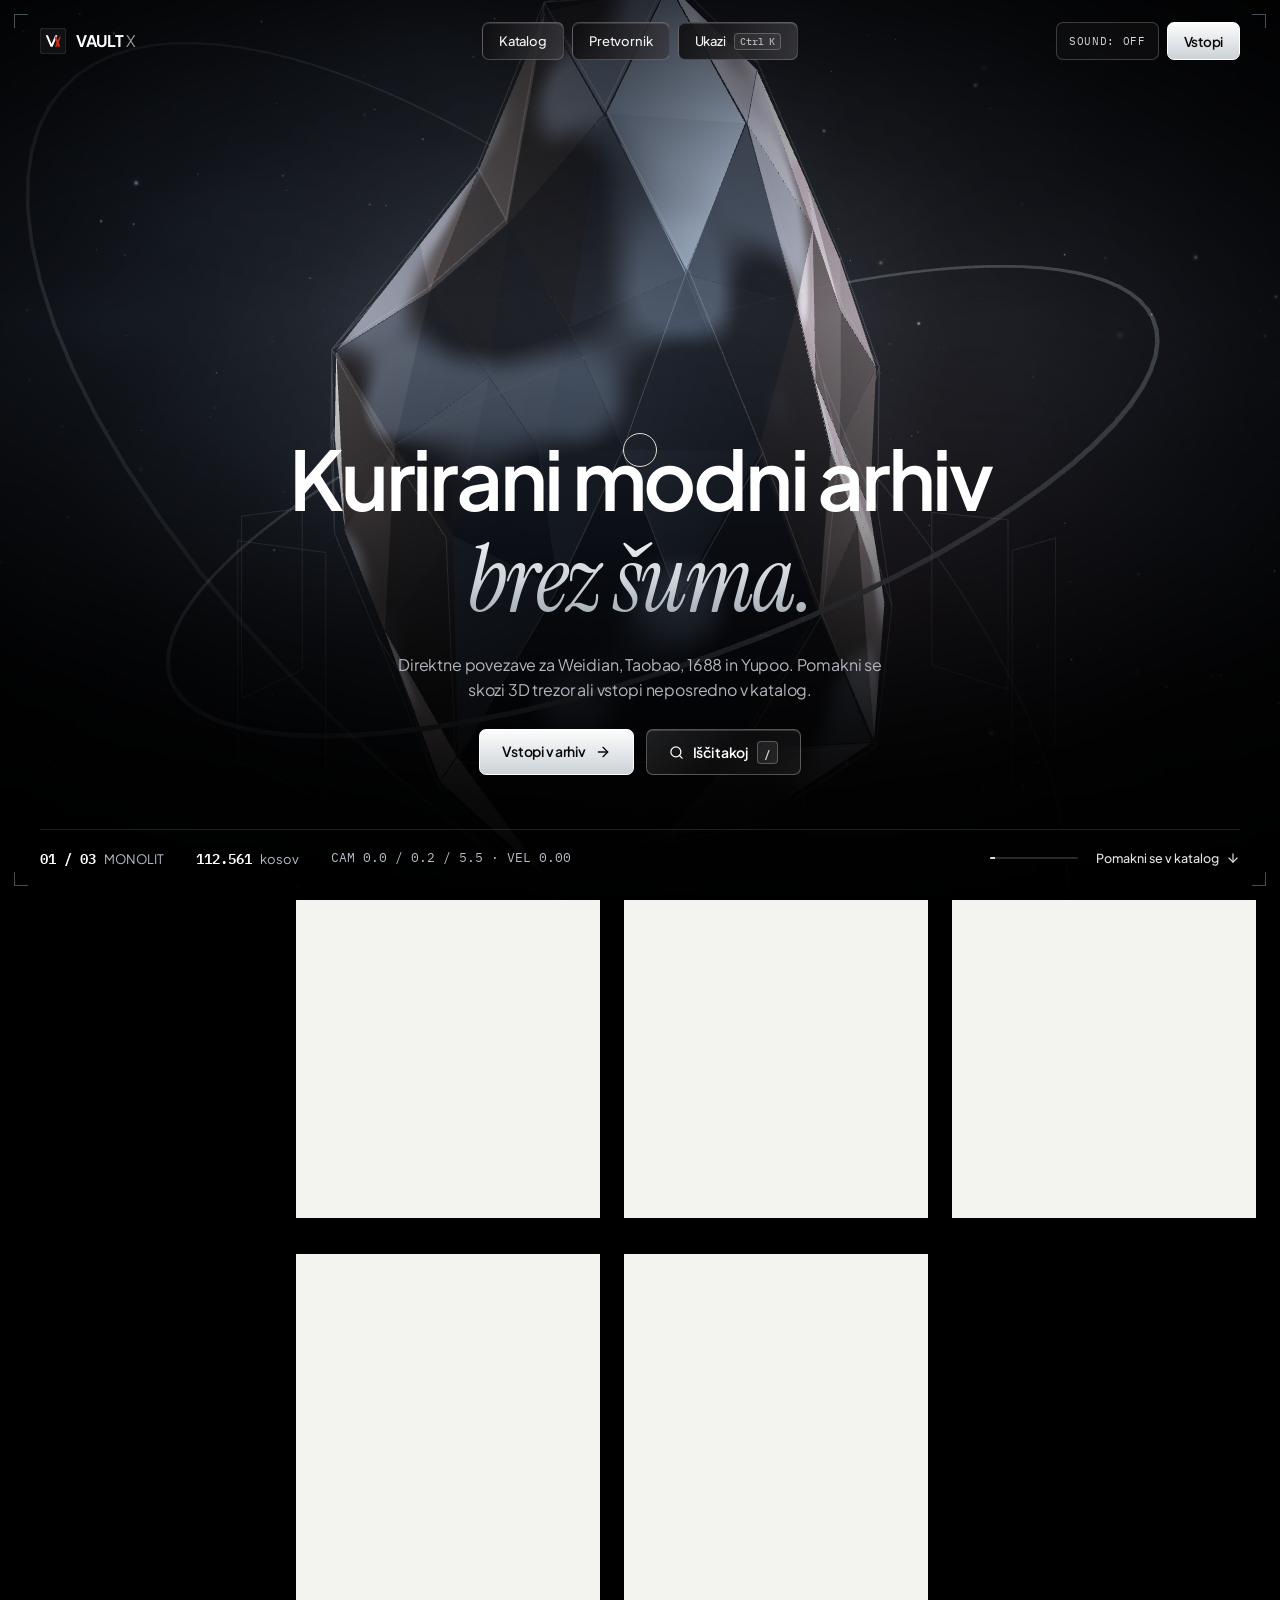
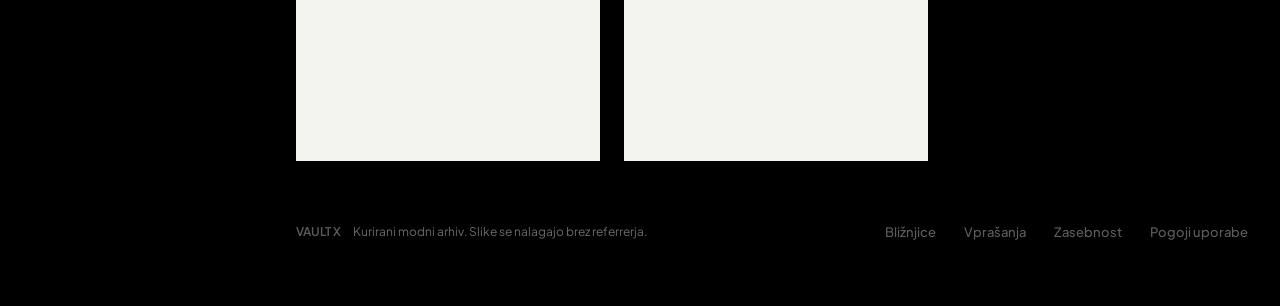
==== commit 46ce83f8: "Deploy VAULT X" ====
--- a/index.html
+++ b/index.html
@@ -38,19 +38,14 @@
 <body>
   <a href="#itemsGrid" class="skip-link">Preskoči na artikle</a>
 
-  <!-- Futuristic Entry Portal (Phase 1 -> smooth transition to Archive Catalog) -->
-  <section id="vaultGate" class="vault-gate" aria-label="VAULT X uvodni portal">
-    <div class="gate-bg-wrap" id="gateParallax">
-      <video id="gateVideoA" class="gate-video is-active" autoplay muted loop playsinline preload="metadata" aria-hidden="true">
-        <source src="https://d8j0ntlcm91z4.cloudfront.net/user_38xzZboKViGWJOttwIXH07lWA1P/hf_20260818_072341_50851634-bbc3-4c33-9acc-7647d4db44aa.mp4" type="video/mp4">
-      </video>
-      <video id="gateVideoB" class="gate-video" muted loop playsinline preload="none" aria-hidden="true">
-        <source src="https://d8j0ntlcm91z4.cloudfront.net/user_38xzZboKViGWJOttwIXH07lWA1P/hf_20260808_112712_da9d53df-6d27-4b12-bdf6-aa9dc2622bdf.mp4" type="video/mp4">
-      </video>
+  <!-- Igloo-grade 3D WebGL/GLSL Entry Portal (Phase 1 -> smooth warp to Archive Catalog) -->
+  <section id="vaultGate" class="vault-gate" data-station="0" aria-label="VAULT X 3D uvodni portal">
+    <div class="gate-bg-wrap">
       <canvas id="gateCanvas" class="gate-canvas" aria-hidden="true"></canvas>
-      <div id="gateSpotlight" class="gate-spotlight" aria-hidden="true"></div>
       <div class="gate-scrim" aria-hidden="true"></div>
     </div>
+    <div id="gateCardsLayer" class="gate-3d-cards" aria-label="Izpostavljeni 3D kosi iz arhiva"></div>
+    <div class="gate-hud-corners" aria-hidden="true"><span></span><span></span><span></span><span></span></div>
     <div id="gateCursor" class="gate-cursor" aria-hidden="true"></div>
 
     <div class="gate-inner">
@@ -63,7 +58,6 @@
             <path d="M50 18L36.5 46H41.5L50 26V18Z" fill="#C8321A"/>
           </svg>
           <span class="gate-wordmark">VAULT <span>X</span></span>
-          <span class="gate-edition num">ED. 26</span>
         </div>
 
         <nav class="gate-nav" aria-label="Hitri vstop">
@@ -73,36 +67,31 @@
         </nav>
 
         <div class="gate-header-right gate-appear gate-appear--scale" style="--gd:0.24s">
-          <button type="button" id="gateSceneToggle" class="gate-scene-btn num" title="Preklopi ozadje (01 / 02)" aria-label="Preklopi ozadje">01 / 02</button>
+          <button type="button" id="gateSoundBtn" class="gate-scene-btn num" aria-pressed="false" title="Vklopi ali izklopi ambientni zvok">SOUND: OFF</button>
           <button type="button" class="gate-btn-solid gate-header-cta" data-gate-enter="catalog">Vstopi</button>
         </div>
       </header>
 
       <div class="gate-hero">
         <div class="gate-copy">
-          <div class="gate-badge gate-appear gate-appear--pop" style="--gd:0.18s">
-            <span class="gate-status-dot" aria-hidden="true"></span>
-            <span id="gateScramble" class="num" data-scramble="ARHIV V ŽIVO · 112.561 KOSOV · 4 PLATFORME">ARHIV V ŽIVO · 112.561 KOSOV · 4 PLATFORME</span>
-          </div>
-
           <h1 class="gate-h1">
-            <span class="gate-line gate-appear gate-appear--mask" style="--gd:0.30s">Kurirani modni arhiv</span>
-            <span class="gate-line gate-appear gate-appear--mask" style="--gd:0.44s"><em>brez šuma.</em></span>
+            <span class="gate-line gate-appear gate-appear--mask" style="--gd:0.20s">Kurirani modni arhiv</span>
+            <span class="gate-line gate-appear gate-appear--mask" style="--gd:0.34s"><em>brez šuma.</em></span>
           </h1>
 
-          <p class="gate-lede gate-appear gate-appear--soft" style="--gd:0.58s">
-            Direktne povezave za Weidian, Taobao, 1688 in Yupoo. Takojšnja pretvorba za 8 agentov, hitri ukazi in čista tipografija.
+          <p class="gate-lede gate-appear gate-appear--soft" style="--gd:0.54s">
+            Direktne povezave za Weidian, Taobao, 1688 in Yupoo. Pomakni se skozi 3D trezor ali vstopi neposredno v katalog.
           </p>
 
           <div class="gate-actions">
             <div class="gate-magnet" data-padding="64" data-strength="3.4">
-              <button type="button" id="enterVaultBtn" class="gate-btn-solid gate-btn-lg gate-appear gate-appear--btn" style="--gd:0.70s" data-gate-enter="catalog">
+              <button type="button" id="enterVaultBtn" class="gate-btn-solid gate-btn-lg gate-appear gate-appear--btn" style="--gd:0.66s" data-gate-enter="catalog">
                 <span class="gate-btn-roll"><span>Vstopi v arhiv</span><span aria-hidden="true">Vstopi v arhiv</span></span>
                 <svg width="16" height="16" viewBox="0 0 24 24" fill="none" stroke="currentColor" stroke-width="2" stroke-linecap="round" stroke-linejoin="round" aria-hidden="true"><path d="M5 12h14"/><path d="m12 5 7 7-7 7"/></svg>
               </button>
             </div>
             <div class="gate-magnet" data-padding="52" data-strength="4.2">
-              <button type="button" id="gateSearchBtn" class="gate-btn-glass gate-btn-lg gate-appear gate-appear--side" style="--gd:0.80s" data-gate-enter="search">
+              <button type="button" id="gateSearchBtn" class="gate-btn-glass gate-btn-lg gate-appear gate-appear--side" style="--gd:0.76s" data-gate-enter="search">
                 <svg width="15" height="15" viewBox="0 0 24 24" fill="none" stroke="currentColor" stroke-width="2" stroke-linecap="round" stroke-linejoin="round" aria-hidden="true"><circle cx="11" cy="11" r="8"/><path d="m21 21-4.3-4.3"/></svg>
                 <span>Išči takoj</span>
                 <kbd class="num">/</kbd>
@@ -111,35 +100,29 @@
           </div>
         </div>
 
-        <!-- Live Featured Archive Preview Card (links directly to item) -->
-        <button type="button" id="gateFeatureCard" class="gate-feature-card gate-appear gate-appear--soft" style="--gd:0.88s" hidden aria-label="Odpri izpostavljen artikel">
-          <div class="gate-feature-thumb"><img id="gateFeatureImg" src="" alt="" referrerpolicy="no-referrer"></div>
-          <div class="gate-feature-info">
-            <span class="gate-feature-kicker num">IZ ARHIVA</span>
-            <span id="gateFeatureBrand" class="gate-feature-brand"></span>
-            <span id="gateFeatureTitle" class="gate-feature-title"></span>
-            <span id="gateFeaturePrice" class="gate-feature-price num"></span>
-          </div>
-        </button>
+        <!-- Station 02 subtle label -->
+        <div class="gate-station-banner" aria-hidden="true">
+          <span class="num">02 / 03 · IZPOSTAVLJENI KOSI ARHIVA</span>
+          <p>Klikni katerokoli 3D ploščo za podrobnosti ali pomakni dlje za vstop v celotno bazo.</p>
+        </div>
       </div>
 
       <footer class="gate-footer">
         <div class="gate-stats">
-          <div class="gate-stat gate-appear gate-appear--stat" style="--gd:0.84s">
+          <div class="gate-stat gate-appear gate-appear--stat" style="--gd:0.80s">
+            <strong id="gateStationIdx" class="num">01 / 03</strong>
+            <span id="gateStationName">MONOLIT</span>
+          </div>
+          <div class="gate-stat gate-appear gate-appear--stat" style="--gd:0.88s">
             <strong id="gateStatCount" class="num">112.561</strong>
-            <span>indeksiranih kosov</span>
-          </div>
-          <div class="gate-stat gate-appear gate-appear--stat" style="--gd:0.92s">
-            <strong class="num">8</strong>
-            <span>podprtih agentov</span>
-          </div>
-          <div class="gate-stat gate-appear gate-appear--stat" style="--gd:1.00s">
-            <strong class="num">12 h</strong>
-            <span>samodejna osvežitev</span>
-          </div>
-        </div>
-        <div class="gate-scroll-hint gate-appear gate-appear--soft" style="--gd:1.04s">
-          <span id="gateCoords" class="num">X:000 Y:000</span>
+            <span>kosov</span>
+          </div>
+          <div class="gate-stat gate-appear gate-appear--stat gate-cam-stat" style="--gd:0.96s">
+            <span id="gateCoords" class="num">CAM 0.0 / 0.2 / 5.5</span>
+          </div>
+        </div>
+        <div class="gate-scroll-hint gate-appear gate-appear--soft" style="--gd:1.00s">
+          <div class="gate-progress-track" aria-hidden="true"><div id="gateProgressFill" class="gate-progress-fill"></div></div>
           <button type="button" class="gate-scroll-btn" data-gate-enter="catalog">
             <span>Pomakni se v katalog</span>
             <svg width="14" height="14" viewBox="0 0 24 24" fill="none" stroke="currentColor" stroke-width="2" stroke-linecap="round" stroke-linejoin="round" aria-hidden="true"><path d="M12 5v14"/><path d="m19 12-7 7-7-7"/></svg>
@@ -378,7 +361,7 @@
 
         <div class="results-bar">
           <nav class="breadcrumbs" aria-label="Drobtinice">
-            <span>VAULT X</span>
+            <button type="button" id="breadcrumbHomeBtn" class="breadcrumb-link">VAULT X</button>
             <span aria-hidden="true">/</span>
             <span id="activeCategoryBreadcrumb">Vsi izdelki</span>
           </nav>
@@ -425,6 +408,7 @@
             <span class="footer-note">Kurirani modni arhiv. Slike se nalagajo brez referrerja.</span>
           </div>
           <div class="footer-links">
+            <button type="button" class="btn-text" data-info="shortcuts">Bližnjice</button>
             <button type="button" class="btn-text" data-info="faq">Vprašanja</button>
             <button type="button" class="btn-text" data-info="privacy">Zasebnost</button>
             <button type="button" class="btn-text" data-info="terms">Pogoji uporabe</button>
@@ -550,6 +534,15 @@
       </div>
     </div>
 
+    <!-- Obys-style floating category hover preview (desktop only) -->
+    <div id="catHoverPreview" class="cat-hover-preview" aria-hidden="true">
+      <div class="cat-preview-media"><img alt="Predogled kategorije" referrerpolicy="no-referrer"></div>
+      <div class="cat-preview-meta">
+        <span class="cat-preview-cat num"></span>
+        <span class="cat-preview-title"></span>
+      </div>
+    </div>
+
     <!-- Toast -->
     <div id="toast" class="toast" role="status" aria-live="polite" hidden></div>
   </div>
--- a/styles.css
+++ b/styles.css
@@ -2526,7 +2526,390 @@
   .gate-stats { gap: 10px 18px; }
   .gate-stat { font-size: 12px; }
 }
+/* 3D Projected Archive Cards (Station 02) & Igloo HUD additions */
+.gate-3d-cards {
+  position: absolute;
+  inset: 0;
+  z-index: 4;
+  overflow: hidden;
+  pointer-events: none;
+}
+.gate-3d-card {
+  position: absolute;
+  top: 0;
+  left: 0;
+  width: 176px;
+  padding: 7px;
+  border-radius: 8px;
+  border: 1px solid rgba(207, 227, 245, 0.26);
+  background: linear-gradient(155deg, rgba(16, 22, 32, 0.88), rgba(7, 10, 16, 0.92));
+  box-shadow: 0 20px 50px rgba(0, 0, 0, 0.55), inset 0 1px 0 rgba(255, 255, 255, 0.14);
+  color: #FFFFFF;
+  text-align: left;
+  opacity: 0;
+  pointer-events: none;
+  cursor: pointer;
+  will-change: transform, opacity;
+  transition: border-color 0.2s ease, box-shadow 0.2s ease;
+}
+.gate-3d-card:hover {
+  border-color: rgba(207, 227, 245, 0.78);
+  box-shadow: 0 24px 60px rgba(0, 0, 0, 0.7), 0 0 22px rgba(165, 195, 230, 0.22);
+}
+.gate-3d-card-img {
+  width: 100%;
+  aspect-ratio: 4 / 5;
+  border-radius: 5px;
+  overflow: hidden;
+  background: #F5F5F3;
+}
+.gate-3d-card-img img {
+  width: 100%;
+  height: 100%;
+  object-fit: cover;
+  display: block;
+  mix-blend-mode: multiply;
+}
+.gate-3d-card-meta {
+  display: grid;
+  grid-template-columns: auto 1fr;
+  gap: 2px 6px;
+  padding: 7px 2px 2px;
+  align-items: baseline;
+}
+.gate-3d-card-idx {
+  font-size: 10px;
+  color: #8FA8C8;
+}
+.gate-3d-card-brand {
+  font-size: 10.5px;
+  font-weight: 600;
+  letter-spacing: 0.04em;
+  text-transform: uppercase;
+  overflow: hidden;
+  text-overflow: ellipsis;
+  white-space: nowrap;
+}
+.gate-3d-card-price {
+  grid-column: 1 / -1;
+  font-size: 11.5px;
+  color: #D4DCE8;
+}
+
+/* Station 01 -> 02 -> 03 HUD transitions */
+.gate-copy {
+  transition: opacity 0.45s cubic-bezier(0.16, 1, 0.3, 1), transform 0.45s cubic-bezier(0.16, 1, 0.3, 1);
+}
+.vault-gate[data-station="1"] .gate-copy,
+.vault-gate[data-station="2"] .gate-copy {
+  opacity: 0;
+  transform: translateY(-22px);
+  pointer-events: none;
+}
+.gate-station-banner {
+  position: absolute;
+  bottom: 24px;
+  left: 50%;
+  transform: translateX(-50%) translateY(14px);
+  text-align: center;
+  opacity: 0;
+  pointer-events: none;
+  transition: opacity 0.45s ease, transform 0.45s cubic-bezier(0.16, 1, 0.3, 1);
+  max-width: 460px;
+}
+.gate-station-banner span {
+  font-size: 11px;
+  letter-spacing: 0.12em;
+  color: #CFE3F5;
+}
+.gate-station-banner p {
+  margin-top: 6px;
+  font-size: 13px;
+  color: #9AA6B8;
+}
+.vault-gate[data-station="1"] .gate-station-banner {
+  opacity: 1;
+  transform: translateX(-50%) translateY(0);
+}
+
+.gate-progress-track {
+  width: 88px;
+  height: 2px;
+  background: rgba(255, 255, 255, 0.16);
+  border-radius: 2px;
+  overflow: hidden;
+}
+.gate-progress-fill {
+  height: 100%;
+  width: 8%;
+  background: #CFE3F5;
+  transform-origin: left center;
+  transition: width 0.12s linear;
+}
+@media (max-width: 900px) {
+  .gate-cam-stat { display: none; }
+  .gate-3d-card { width: 132px; padding: 5px; }
+}
 @media (prefers-reduced-motion: reduce) {
   .vault-gate, .gate-bg-wrap, .gate-video { transition: none !important; }
   .gate-appear, .gate-h1 em, .gate-status-dot, .gate-scroll-btn svg { animation: none !important; opacity: 1 !important; transform: none !important; filter: none !important; }
 }
+
+/* ===== Ultimate Synthesis 26. 11. 2026 (KPRverse HUD + Aristide + Obys + Virtual Fashion + Basement) ===== */
+/* KPRverse corner HUD brackets inside #vaultGate */
+.gate-hud-corners {
+  position: absolute;
+  inset: 14px;
+  z-index: 4;
+  pointer-events: none;
+}
+.gate-hud-corners span {
+  position: absolute;
+  width: 14px;
+  height: 14px;
+  border-color: rgba(207, 227, 245, 0.34);
+  border-style: solid;
+}
+.gate-hud-corners span:nth-child(1) { top: 0; left: 0; border-width: 1px 0 0 1px; }
+.gate-hud-corners span:nth-child(2) { top: 0; right: 0; border-width: 1px 1px 0 0; }
+.gate-hud-corners span:nth-child(3) { bottom: 0; left: 0; border-width: 0 0 1px 1px; }
+.gate-hud-corners span:nth-child(4) { bottom: 0; right: 0; border-width: 0 1px 1px 0; }
+
+/* Basement Studio crisp tactile micro-transitions + UI-oblikovanje rules + WCAG AA */
+@media (hover: hover) and (pointer: fine) {
+  .btn, .cat-btn, .filter-chip, .card-actions .btn-primary {
+    transition: background-color 0.22s cubic-bezier(0.16, 1, 0.3, 1), border-color 0.22s cubic-bezier(0.16, 1, 0.3, 1), color 0.22s cubic-bezier(0.16, 1, 0.3, 1), transform 0.22s cubic-bezier(0.16, 1, 0.3, 1);
+  }
+  .btn:hover, .filter-chip:hover { transform: translateY(-1px); }
+  /* Aristide Benoist scroll-velocity elastic micro-skew */
+  #itemsGrid { --v-skew: 0deg; }
+  .item-card.reveal-init.is-visible {
+    transform: skewY(var(--v-skew, 0deg));
+    will-change: transform;
+  }
+}
+
+/* Nested radii (inner = outer - padding) + OKLCH gradients + portal WCAG AA */
+.vault-gate :focus-visible {
+  outline: 2px solid #FFFFFF;
+  outline-offset: 3px;
+}
+.gate-h1 em {
+  background: linear-gradient(180deg, #FFFFFF 0%, #D4D4D8 48%, #8E96A4 100%);
+  background: linear-gradient(180deg in oklch, oklch(0.99 0 0) 0%, oklch(0.87 0.01 250) 50%, oklch(0.66 0.02 250) 100%);
+  -webkit-background-clip: text;
+  background-clip: text;
+  color: transparent;
+}
+.gate-btn-solid {
+  background: linear-gradient(180deg, #FFFFFF 0%, #EAEAEA 50%, #D2D2D2 100%);
+  background: linear-gradient(180deg in oklch, oklch(0.99 0 0) 0%, oklch(0.93 0.005 250) 50%, oklch(0.86 0.01 250) 100%);
+}
+.gate-stat, .gate-scroll-hint, .gate-station-banner p {
+  color: #B4BCC8;
+}
+.gate-3d-card {
+  border-radius: 10px;
+  padding: 6px;
+}
+.gate-3d-card-img {
+  border-radius: 4px; /* 10px - 6px = 4px */
+}
+.wishlist-item {
+  border-radius: 8px;
+  padding: 8px;
+}
+.wishlist-thumb {
+  border-radius: 4px; /* 8px - 4px nested harmony */
+}
+@media (pointer: coarse), (max-width: 900px) {
+  .gate-scene-btn, .gate-scroll-btn, .gate-btn-lg {
+    min-height: 44px;
+    min-width: 44px;
+  }
+}
+
+/* Breadcrumb link, clickable detail tags, shortcuts grid & 404 page */
+.breadcrumb-link {
+  background: transparent;
+  border: 0;
+  padding: 0;
+  font: inherit;
+  color: var(--muted);
+  cursor: pointer;
+  text-decoration: none;
+}
+.breadcrumb-link:hover {
+  color: var(--text);
+  text-decoration: underline;
+}
+.meta-tag-btn {
+  cursor: pointer;
+  font-family: var(--font-sans);
+  transition: background-color 0.18s ease, color 0.18s ease, border-color 0.18s ease;
+}
+.meta-tag-btn:hover {
+  background-color: var(--text);
+  color: #FFFFFF;
+  border-color: var(--text);
+}
+.detail-brand-btn {
+  align-self: flex-start;
+  background: transparent;
+  border: 0;
+  padding: 0;
+  cursor: pointer;
+  text-align: left;
+}
+.detail-brand-btn:hover {
+  text-decoration: underline;
+}
+.detail-id-label {
+  margin-left: auto;
+  font-size: 11px;
+  color: var(--muted);
+}
+.shortcuts-grid {
+  display: grid;
+  grid-template-columns: auto 1fr;
+  gap: 10px 18px;
+  align-items: center;
+  font-size: 13px;
+}
+.shortcuts-grid kbd {
+  font-family: var(--font-num);
+  font-size: 11.5px;
+  padding: 3px 8px;
+  border: 1px solid var(--border-strong);
+  border-radius: 4px;
+  background: var(--surface);
+  color: var(--text);
+  justify-self: start;
+}
+.page-404 {
+  min-height: 100dvh;
+  background-color: var(--bg);
+  color: var(--text);
+}
+.error-card {
+  background-color: var(--surface);
+  border: 1px solid var(--border-strong);
+  border-radius: 12px;
+  padding: 32px;
+}
+.error-code {
+  color: var(--text);
+}
+.error-actions {
+  display: flex;
+  gap: 10px;
+  flex-wrap: wrap;
+}
+@media (max-width: 600px) {
+  .mobile-cat-list {
+    -webkit-mask-image: linear-gradient(90deg, transparent 0%, #000 3%, #000 90%, transparent 100%);
+    mask-image: linear-gradient(90deg, transparent 0%, #000 3%, #000 90%, transparent 100%);
+  }
+}
+
+/* Obys Agency floating category hover preview (desktop only) */
+.cat-hover-preview {
+  display: none;
+}
+@media (min-width: 961px) and (hover: hover) and (pointer: fine) {
+  .cat-hover-preview {
+    display: block;
+    position: fixed;
+    top: 0;
+    left: 0;
+    width: 176px;
+    padding: 4px;
+    border-radius: 8px;
+    pointer-events: none;
+    z-index: 65;
+    opacity: 0;
+    background: #FFFFFF;
+    border: 1px solid var(--border-strong);
+    box-shadow: 0 18px 40px rgba(17, 17, 17, 0.14);
+    transform: translate3d(-300px, -300px, 0) scale(0.94);
+    transition: opacity 0.22s cubic-bezier(0.16, 1, 0.3, 1);
+    will-change: transform, opacity;
+  }
+  .cat-hover-preview.is-visible {
+    opacity: 1;
+  }
+  .cat-preview-media {
+    width: 100%;
+    aspect-ratio: 4 / 5;
+    border-radius: 4px; /* 8px - 4px = 4px */
+    background: #F5F5F3;
+    overflow: hidden;
+  }
+  .cat-preview-media img {
+    width: 100%;
+    height: 100%;
+    object-fit: cover;
+    display: block;
+    mix-blend-mode: multiply;
+  }
+  .cat-preview-meta {
+    padding: 8px 10px;
+    display: flex;
+    flex-direction: column;
+    gap: 2px;
+  }
+  .cat-preview-cat {
+    font-size: 10px;
+    letter-spacing: 0.06em;
+    text-transform: uppercase;
+    color: var(--muted);
+  }
+  .cat-preview-title {
+    font-size: 11.5px;
+    font-weight: 500;
+    color: #111111;
+    overflow: hidden;
+    text-overflow: ellipsis;
+    white-space: nowrap;
+  }
+}
+
+/* Virtual Fashion Archive detail modal 2.1x zoom lens + subtle 3D tilt */
+.detail-media {
+  position: relative;
+  transform-style: preserve-3d;
+  transition: transform 0.28s cubic-bezier(0.16, 1, 0.3, 1);
+}
+.detail-zoom-hint {
+  position: absolute;
+  right: 10px;
+  bottom: 10px;
+  font-size: 10.5px;
+  font-weight: 500;
+  letter-spacing: 0.05em;
+  color: #111111;
+  background: rgba(255, 255, 255, 0.92);
+  border: 1px solid var(--border-strong);
+  padding: 2px 7px;
+  pointer-events: none;
+  transition: opacity 0.2s ease;
+}
+@media (hover: hover) and (pointer: fine) {
+  .detail-media.can-zoom { cursor: zoom-in; }
+  .detail-media.is-zooming {
+    cursor: zoom-out;
+    transform: perspective(760px) rotateX(var(--rx, 0deg)) rotateY(var(--ry, 0deg));
+  }
+  .detail-media.is-zooming img {
+    transform: scale(2.1);
+    transition: transform 0.14s ease-out;
+  }
+  .detail-media.is-zooming .detail-zoom-hint {
+    opacity: 0;
+  }
+}
+@media (prefers-reduced-motion: reduce) {
+  #itemsGrid { --v-skew: 0deg !important; }
+  .item-card.reveal-init.is-visible { transform: none !important; }
+  .cat-hover-preview { display: none !important; }
+}
